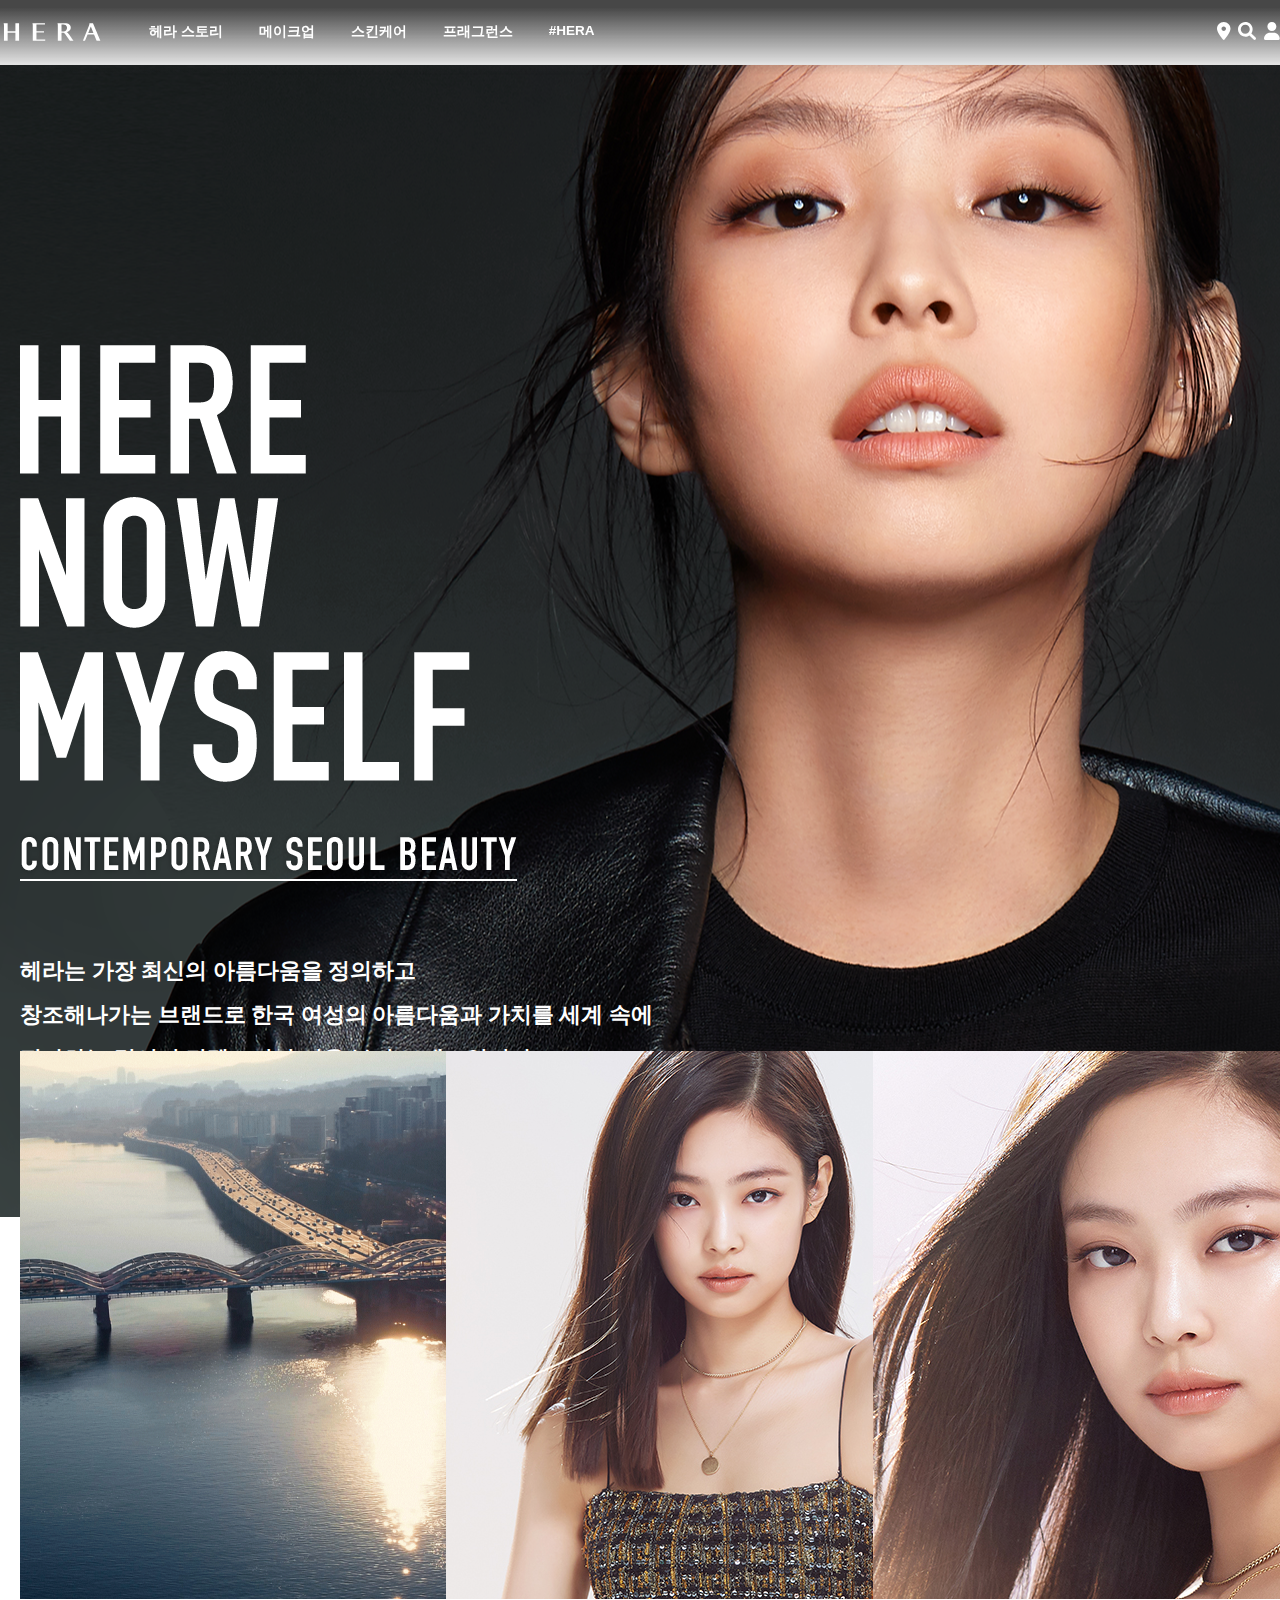
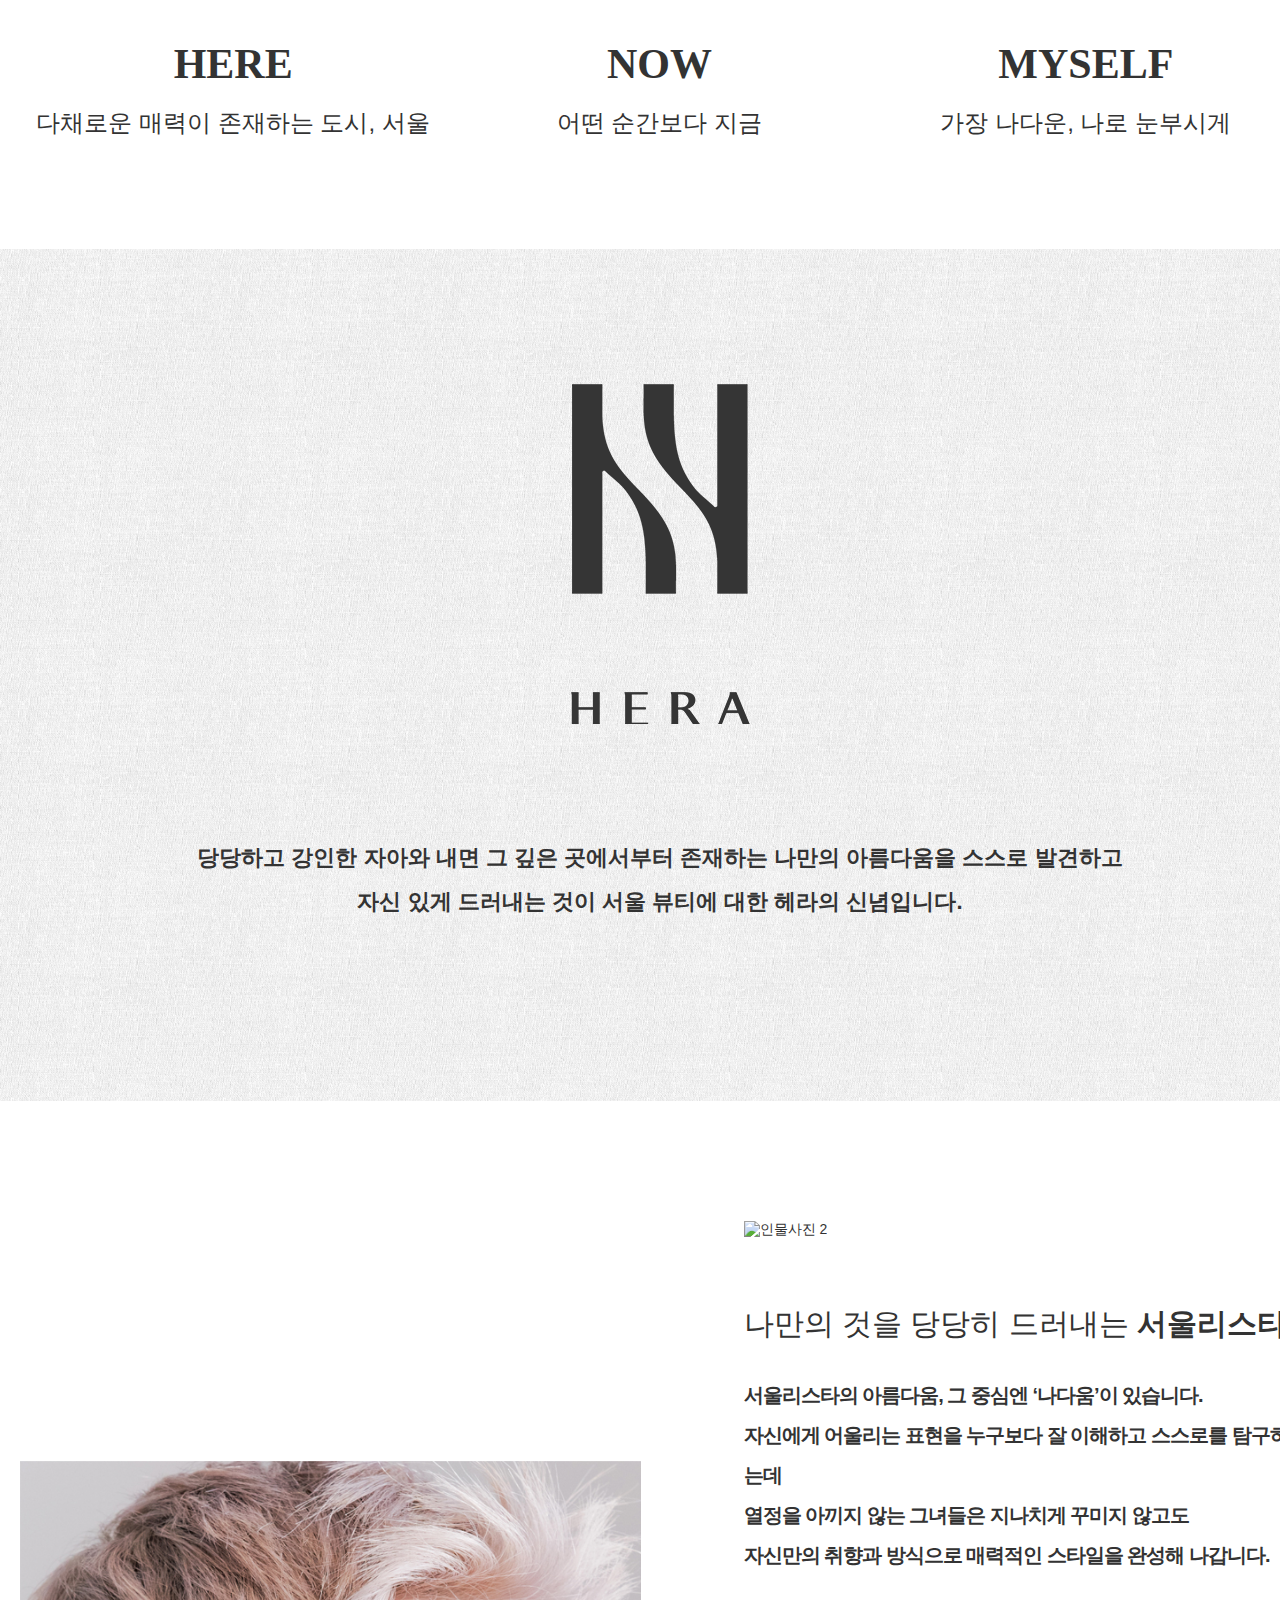
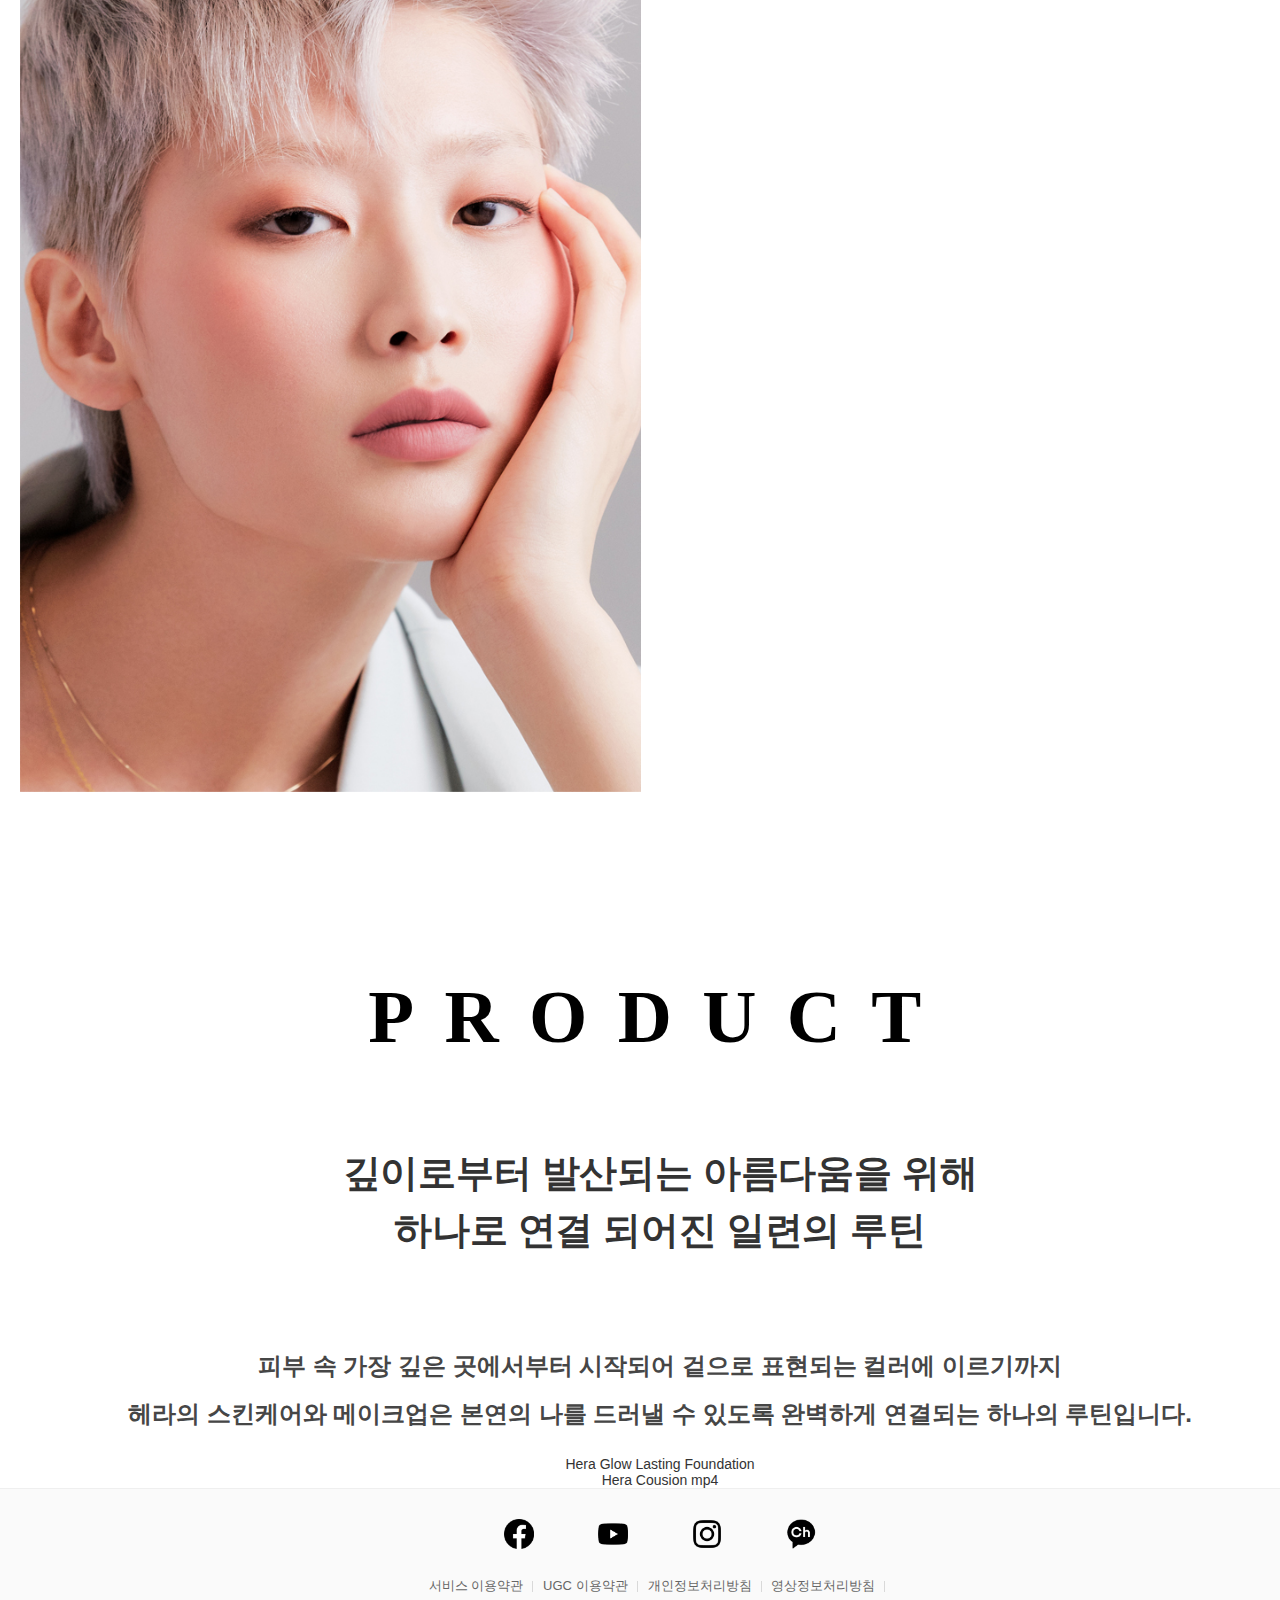
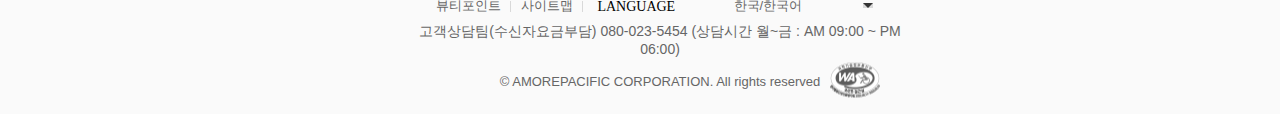
==== page/hera-brandstory.html @ 9af28cd0 "sub-page/css" ====
<!DOCTYPE html>
<html lang="ko">

<head>
  <meta charset="UTF-8" />
  <meta http-equiv="X-UA-Compatible" content="IE=edge" />
  <meta name="viewport" content="width=device-width, initial-scale=1.0 viewport-fit=cover" />
  <meta name="apple-mobile-web-app-title" content="Hera" />
  <title>brandstory | Hera</title>
  <meta name="description" content="Hera brandstory" />
  <link href="../css/style-pc.css" rel="stylesheet" media="screen and (min-width : 1024px)" />
  <link href="../css/style-m.css" rel="stylesheet" media="screen and (max-width : 1023.9px)" />
  <link rel="stylesheet" href="./fa/css/all.min.css" />


  <!-- 웹 폰트 -->
  <link href="//db.onlinewebfonts.com/c/f797b34c6bb4fdc383eaf58b6980ce02?family=entypo-fontello" rel="stylesheet"
    type="text/css" />

  <!-- js -->
  <script src="../js/all.min.js"></script>
  <script src="https://kit.fontawesome.com/882832d0ff.js" crossorigin="anonymous"></script>
  <script src="../js/jquery-3.6.0.min.js"></script>
  <script src="../js/hera.js"></script>
</head>

<body class="sub brand-story">
  <div id="wrapper">
    <a href="#main" id="skip-nav">본문 바로가기</a>

    <header id="header">
      <div class="bg"></div>
      <div class="content-box">
        <h1>
          <a href="../index.html">
            <svg viewBox="0 0 434 80" style="enable-background:new 0 0 434 80;">
              <g>
                <path class="st0"
                  d="M415.31,79.28h16.59L399.15,1.3l-15.96,0.02c0.94,2.68-0.7,7.88-2.46,12.42l-26.31,65.54h9.24l11.61-28.46   h28.46L415.31,79.28z M377.92,44.3l11.58-28.4l11.57,28.4H377.92z">
                </path>
                <path class="st0"
                  d="M147.89,42.51h33.47v-5.59h-33.47V6.89h37.87V1.3L129.9,1.32c0,0,1.68,2.95,1.68,11.1V79.3h55.23v-5.58h-38.93   V42.51z">
                </path>
                <path class="st0"
                  d="M54.34,36.92H19.89V1.32H1.9c0,0,1.68,2.95,1.68,11.1V79.3h16.31V43.18h34.45V79.3h16.31V1.32H54.34V36.92z">
                </path>
                <path class="st0"
                  d="M282.01,40.81c3.46-1.1,7.02-2.74,10.39-5.25c12.05-9,9.04-24.34,1.06-29.42c-5.14-3.27-10.22-4.84-20.3-4.84   h-31.92c0,0,1.68,2.95,1.68,11.1v66.88h16.35V42.84h4.31c0.24,0,0.52,0,0.83,0.01c4.85,0.32,7.5,1.75,11.63,7.09l20.29,29.34h16.61   c0,0-21.68-30.13-23.48-32.46C287.92,44.81,285.47,41.85,282.01,40.81 M263.01,37.33h-3.74V6.75h3.52c5.76,0,14.18,0.07,18.5,6.51   c4.11,6.13,2.74,13.29-0.29,17.38C277.25,35.72,273.05,37.33,263.01,37.33">
                </path>
              </g>
            </svg>
          </a>
        </h1>
        <nav id="nav">
          <ul>
            <li>
              <a href="#">헤라 스토리</a>
              <div class="box">
                <ul>
                  <li><a href="#">브랜드 스토리</a></li>
                  <li><a href="#">헤라 스토리</a></li>
                  <li><a href="#">라이브러리</a></li>
                </ul>
              </div>
            </li>
            <li>
              <a href="#">메이크업</a>
              <div class="box">
                <p><a href="#">메이크업 메인</a></p>
                <ul>
                  <li>
                    <a href="#">페이스</a>
                    <ul class="list">
                      <li><a href="#">제품 전체</a></li>
                      <li><a href="#">파운데이션</a></li>
                      <li><a href="#">쿠션</a></li>
                      <li><a href="#">베이스/프라이머</a></li>
                      <li><a href="#">파우더/팩트</a></li>
                      <li><a href="#">블러셔/하이라이터</a></li>
                      <li><a href="#">컨실러</a></li>
                      <li><a href="#">브러쉬</a></li>
                    </ul>
                  </li>
                  <li>
                    <a href="#">립</a>
                    <ul class="list">
                      <li><a href="#">제품 전체</a></li>
                      <li><a href="#">립스틱</a></li>
                      <li><a href="#">틴트/글로스</a></li>
                    </ul>
                  </li>
                  <li>
                    <a href="#">아이</a>
                    <ul class="list">
                      <li><a href="#">제품 전체</a></li>
                      <li><a href="#">아이섀도</a></li>
                      <li><a href="#">마스카라</a></li>
                      <li><a href="#">아이브로우</a></li>
                      <li><a href="#">아이라이너</a></li>
                    </ul>
                  </li>
                </ul>
              </div>
            </li>
            <li>
              <a href="#">스킨케어</a>
              <div class="box">
                <p><a href="#">스킨케어 메인</a></p>
                <ul>
                  <li>
                    <a href="#">제품 라인</a>
                    <ul class="list">
                      <li><a href="#">제품 전체</a></li>
                      <li><a href="#">셀 사이언스</a></li>
                      <li><a href="#">아쿠아볼릭</a></li>
                      <li><a href="#">멜라솔브 프로그램</a></li>
                      <li><a href="#">에이지 어웨이</a></li>
                      <li><a href="#">시그니아</a></li>
                      <li><a href="#">UV프로텍터</a></li>
                      <li><a href="#">클렌징</a></li>
                      <li><a href="#">옴므</a></li>
                      <li><a href="#">하이드로 듀 플럼핑</a></li>
                    </ul>
                  </li>
                  <li>
                    <a href="#">피부 고민</a>
                    <ul class="list">
                      <li><a href="#">제품 전체</a></li>
                      <li><a href="#">수분/보습</a></li>
                      <li><a href="#">브라이트닝</a></li>
                      <li><a href="#">피부보호/차단</a></li>
                      <li><a href="#">안티에이징</a></li>
                      <li><a href="#">프리미엄 안티에이징</a></li>
                    </ul>
                  </li>
                  <li>
                    <a href="#">제품 유형</a>
                    <ul class="list">
                      <li><a href="#">제품 전체</a></li>
                      <li><a href="#">스킨</a></li>
                      <li><a href="#">로션</a></li>
                      <li><a href="#">에센스/앰플</a></li>
                      <li><a href="#">아이 케어</a></li>
                      <li><a href="#">크림</a></li>
                      <li><a href="#">마스크/스페셜케어</a></li>
                      <li><a href="#">클렌징</a></li>
                      <li><a href="#">UV프로텍션</a></li>
                    </ul>
                  </li>
                </ul>
              </div>
            </li>
            <li>
              <a href="#">프래그런스</a>
              <div class="box">
                <p><a href="#">프래그런스 메인</a></p>
                <ul>
                  <li>
                    <a href="#">제품 라인</a>
                    <ul class="list">
                      <li><a href="#">제품 전체</a></li>
                      <li><a href="#">익셉셔널</a></li>
                      <li><a href="#">시그니처</a></li>
                      <li><a href="#">지일/벨벳 나이트</a></li>
                    </ul>
                  </li>
                  <li>
                    <a href="#">제품 유형</a>
                    <ul class="list">
                      <li><a href="#">제품 전체</a></li>
                      <li><a href="#">향수</a></li>
                      <li><a href="#">바디</a></li>
                    </ul>
                  </li>
                </ul>
              </div>
            </li>
            <li>
              <a href="#">#HERA</a>
            </li>
          </ul>
        </nav>
        <ul id="list">
          <li><a href="#"><i class="fa-solid fa-location-dot"><span>위치</span></i></a></li>
          <li><a href="#"><i class="fa-solid fa-magnifying-glass"><span>검색</span></i></a></li>
          <li><a href="#"><i class="fa-solid fa-user"><span>로그인</span></i></a></li>
        </ul>
      </div>
    </header>

    <main id="main">
      <section id="brand-main">
        <h3 class="ir-hidden">brand stroy: here now myself</h3>
        <div class="content-box">
          <div class="text-box">
            <img src="../img/sub/br-herenowmyself1.png" alt="Here" />
            <img src="../img/sub/br-herenowmyself2.png" alt="Now" />
            <img src="../img/sub/br-herenowmyself3.png" alt="Myself" />
            <img src="../img/sub/br-contemporary.png" alt="contemporary" />
            <p>
              헤라는 가장 최신의 아름다움을 정의하고
              <br />
              창조해나가는 브랜드로 한국 여성의 아름다움과 가치를 세계 속에
              <br />
              전파하는 럭셔리 컨템포러리 서울 뷰티 브랜드입니다
            </p>
          </div>
        </div>
      </section>

      <section id="brand-keywords">
        <h3 class="ir-hidden">brand keywords: Here, Now, Myself</h3>
        <div class="content-box">
          <div class="box">
            <img src="../img/sub/bk1.png" alt="다채로운 매력이 존재하는 도시, 서울" />
            <p>Here</p>
            <span>다채로운 매력이 존재하는 도시, 서울</span>
          </div>
          <div class="box">
            <img src="../img/sub/bk2.jpg" alt="어떤 순간보다 지금" />
            <p>Now</p>
            <span>어떤 순간보다 지금</span>
          </div>
          <div class="box">
            <img src="../img/sub/bk3.jpg" alt="가장 나다운, 나로 눈부시게" />
            <p>Myself</p>
            <span>가장 나다운, 나로 눈부시게</span>
          </div>
        </div>
      </section>

      <section id="brand-intro">
        <div class="content-box">
          <h3>
            <img src="../img/sub/bi1.png" alt="로고 1" />
            <br />
            <img src="../img/sub/bi2.png" alt="로고 2" />
          </h3>
          <p>
            당당하고 강인한 자아와 내면 그 깊은 곳에서부터 존재하는 나만의 아름다움을 스스로 발견하고
            <br />
            자신 있게 드러내는 것이 서울 뷰티에 대한 헤라의 신념입니다.
          </p>
        </div>
      </section>

      <section id="brand-magazine">
        <h3 class="ir-hidden">brand-magazine</h3>
        <div class="content-box">
          <div class="box left">
            <img src="../img/sub/bm1.jpg" alt="인물사진 1" />

          </div>
          <div class="box right">
            <img src="../img/sub/bm2.jpg" alt="인물사진 2" />
            <div class="text">
              <p>나만의 것을 당당히 드러내는
                <em>서울리스타</em>
              </p>
              <p class="sub">
                서울리스타의 아름다움, 그 중심엔 ‘나다움’이 있습니다.
                <br />
                자신에게 어울리는 표현을 누구보다 잘 이해하고 스스로를 탐구하는데
                <br />
                열정을 아끼지 않는 그녀들은 지나치게 꾸미지 않고도
                <br />
                자신만의 취향과 방식으로 매력적인 스타일을 완성해 나갑니다.
              </p>
            </div>
          </div>
        </div>
      </section>

      <section id="brand-product">
        <div class="content-box">
          <h3>PRODUCT</h3>
          <p class="text1">
            깊이로부터 발산되는 아름다움을 위해
            <br />
            하나로 연결 되어진 일련의 루틴
          </p>
          <p class="text2">
            피부 속 가장 깊은 곳에서부터 시작되어 겉으로 표현되는 컬러에 이르기까지
            <br />
            헤라의 스킨케어와 메이크업은 본연의 나를 드러낼 수 있도록 완벽하게 연결되는 하나의 루틴입니다.
          </p>
          <div class="image-box">
            <div class="img1">Hera Glow Lasting Foundation</div>
            <div class="img2">Hera Cousion mp4</div>
            <div class="img3"></div>
            <div class="img4"></div>
          </div>
        </div>
      </section>
    </main>

    <footer id="footer">
      <section class="sns">
        <h3 class="ir-hidden">footer list</h3>
        <div class="content-box">
          <ul class="sns-list">
            <li><a href="#"><img src="../img/sns_facebook_renew.png" alt="페이스북" /></a></li>
            <li><a href="#"><img src="../img/sns_youtube_renew.png" alt="유투브" /></a></li>
            <li><a href="#"><img src="../img/sns_instagram_renew.png" alt="인스타그램" /></a></li>
            <li><a href="#"><img src="../img/sns_kakao_renew.png" alt="카카오채녈" /></a></li>
          </ul>
        </div>
        <ul class="service-list">
          <li><a href="#">서비스 이용약관</a></li>
          <li><a href="#">UGC 이용약관</a></li>
          <li><a href="#">개인정보처리방침</a></li>
          <li><a href="#">영상정보처리방침</a></li>
          <li><a href="#">뷰티포인트</a></li>
          <li><a href="#">사이트맵</a></li>
          <li>
            <a href="#">한국/한국어</a>
            <ul class="lan-list">
              <li class="on"><a href="#">한국/한국어</a></li>
              <li><a href="#">INTERNATIONAL/ENGLISH</a></li>
              <li><a href="#">중국어</a></li>
              <li><a href="#">SINGAPORE/ENGLISH</a></li>
            </ul>
          </li>
        </ul>
        <div class="service">
          <p>고객상담팀(수신자요금부담) 080-023-5454 (상담시간 월~금 : AM 09:00 ~ PM 06:00)</p>
        </div>
        <p class="copyright">© AMOREPACIFIC CORPORATION. All rights reserved<a href="#"><img
              src="../img/footer-logo.png" alt="로고" /></a>
        </p>
      </section>
    </footer>
  </div>

</body>

</html>
---- css/style-pc.css ----
@charset "utf-8";
/* pc */
/* reset */
html {-webkit-text-size-adjust: none; text-size-adjust: none;}
body {background-color: yellow; margin: 0; }
h1, ul, li, p, dl, dt, dd {margin: 0; padding:0;}
img{ margin:0; padding: 0;}
h1, h2, h3, h4, h5, h6 {font-weight: 700; margin: 0;}
a {color: inherit; text-decoration: inherit;}
li {list-style: none;}
address, em, i, cite {font-style: normal;}
table {border-collapse: collapse;}
table caption {overflow: hidden; width: 0; height: 0;}
i[class^="fa"] {position: relative; display: inline-block; vertical-align: middle;}
i[class^="fa"] span {position: absolute; left: -9999px;}
.ir-hidden {position: absolute; left: -9999px;}
.tablet,
.mobile-tablet,
.mobile {display: none !important;}
br.only-m {content: '';}
br.only-m::after {content: '\00a0';}

/* common */
body {font-family: 'NotoSansKR', sans-serif; font-size: 14px; color: #000000; background-color: #ffffff;}
#wrapper {min-width: 1320px; max-width: 1920px; overflow: hidden; position: relative; margin: 0 auto;}
#skip-nav {position: fixed; left: 0; top: -40px; width: 100%; line-height: 40px; text-align: center; background-color: rgba(0,0,0,0.8); color : #ffffff; font-size: 16px; transition: top 0.3s; z-index: 100000;} 
#skip-nav:focus {top: 0;}

/* header */
#header {width: 100%; height: 150px; position: fixed; left: 0; top: 0; background:linear-gradient(#333 5%, rgba(51,51,51,0) 50%); border-bottom:0;opacity: 0.9; z-index: 100000; } 
#header.open {background: #333; opacity: 1; height: 64.5px;}
#header > div.content-box {width: 1280px; height: 100%; margin: 0 auto;  position: relative; box-sizing: border-box;}
#header > div.content-box::after {display: block; clear: both; content: '';}
#header > div.content-box > * {float: left;}
#header > div.content-box > h1 {display: inline-block; height: 100%; line-height: 64.5px; }
#header > div.content-box > h1 > a {width: 100%; display: block;}
#header > div.content-box > h1 > a > svg{width: 104px; height: 18px; filter: invert(100%) sepia(71%) saturate(0%) hue-rotate(123deg) brightness(116%) contrast(100%);}

#nav { z-index: 100000; height: 100%;}
#nav > ul {overflow: hidden; margin-left: 36px;}
#nav > ul > li {float: left;}
#nav > ul > li + li {margin-left: 18px;}
#nav > ul > li > a {display: block; font-size: 13.5px; text-align: center; padding: 23px 9px 19px 9px; z-index: 30; height: 100%; font-weight: 700; width: 100%; color: #fff; box-sizing: border-box;}
#nav > ul > li > div.box {display: none; box-sizing: border-box;  width: 100%; padding: 40px 86px 50px; min-height: 300px; background:#fafafa; position: absolute; left: 0; top: 100%;}
#nav > ul > li.on > div.box {display: block;}
#nav > ul > li > div.box::after,
#nav > ul > li > div.box::before {content:''; content:""; position:absolute; top:0px; left:100%; width:calc( 100vw - 100% ); height:100%; background:#fafafa; }
#nav > ul > li > div.box::after {left:auto; right:100%;}
#nav > ul > li > div.box > p {margin-bottom: 27px;}
#nav > ul > li > div.box > p > a {font-size: 15px; line-height: 2; display: block; position: relative; display: inline-block; font-weight: 700; color: #000;  }
#nav > ul > li > div.box > p > a::before {content: ''; position: absolute;left: 0;bottom: 0; width: 100%;height: 1px; background-color: transparent;-webkit-transition: all .4s cubic-bezier(0.39, 0.575, 0.565, 1);-moz-transition: all .4s cubic-bezier(0.39, 0.575, 0.565, 1);-ms-transition: all .4s cubic-bezier(0.39, 0.575, 0.565, 1);-o-transition: all .4s cubic-bezier(0.39, 0.575, 0.565, 1);transition: all .4s cubic-bezier(0.39, 0.575, 0.565, 1)}
#nav > ul > li > div.box > p:hover > a::before {width: 100%; background-color: #666;}
#nav > ul > li > div.box > p > a::after {content: "\f054";font-style: normal;font-weight: normal; font-family: "Font Awesome 5 Free";margin-left: 8px;color: #000;font-weight: bold;font-size: 1rem}
#nav > ul > li > div.box > ul { width: 76.35379%; margin-top: -6px;
}
#nav > ul > li > div.box > ul::after {content:''; display: block; clear: both;}
#nav > ul > li > div.box > ul > li {float: left; width: 33.33%;}
#nav > ul > li > div.box > ul > li > a {display: block; max-width: calc((850px/3) - 95px - 20px); padding-bottom: 8px; color: #333; font-weight: 700; font-size: 15px; position: relative;}
#nav > ul > li > div.box > ul > li > a::before {content:''; width: 100%; height: 1px; position: absolute; left: 0; bottom: -1px; background-color: #f4f4f4; }
#nav > ul > li > div.box > ul > li > a::after {content:''; width: 0%; height: 1px; position: absolute; left: 0; bottom: -1px; background: transparent; -webkit-transform: translateZ(0%);transform: translateZ(0%);-webkit-transition: all .4s cubic-bezier(0.39, 0.575, 0.565, 1);}
#nav > ul > li > div.box > ul > li:hover > a::after {width: 100%; background-color: #666;} 
#nav > ul > li > div.box > ul > li > ul.list {}
#nav > ul > li > div.box > ul > li > ul.list > li {}
#nav > ul > li > div.box > ul > li > ul.list > li:first-child {margin-top: 8px;}
#nav > ul > li > div.box > ul > li > ul.list > li > a {line-height: 2; color: #666; transition: all 0.5s; font-size: 13px;}
#nav > ul > li > div.box > ul > li > ul.list > li:hover > a {color: #000;}

#list {overflow: hidden; position: absolute; right: 0; top: 0; height: 100%;}
#list > li {float: left; height: 100%; position: relative;}
#list > li + li {margin-left: 8px;}
#list > li > a {display: block; height: 100%; line-height: 64.5px; font-size: 18px; color: #fff;}

/* footer */
#footer {padding: 30px 0 25px; border-top: 1px solid #efefef; background-color: #fafafa;}
#footer > .sns {padding: 0 397.5px; text-align: center;}
#footer > .sns > div.content-box {}
#footer > .sns > div.content-box > ul.sns-list {}
#footer > .sns > div.content-box > ul.sns-list > li {margin: 0 30px; display: inline-block;}
#footer > .sns > div.content-box > ul.sns-list > li > a {display: block; width: 30px; height: 30px;}
#footer > .sns > div.content-box > ul.sns-list > li > a > img {width: 100%;}
#footer > .sns > ul.service-list {margin-top: 25px;}
#footer > .sns > ul.service-list > li {display: inline-block; margin-right: 6px; padding-right: 10px; position: relative;}
#footer > .sns > ul.service-list > li::after {content: ''; position: absolute; top: 0; right: 0; width: 1px; height: 11px; margin: auto; bottom: 0; background-color: #d9d9d9;}
#footer > .sns > ul.service-list > li > a {color: #666; font-size: 13px;}
#footer > .sns > ul.service-list > li:last-child {width: 286px; line-height: 1.5; position: relative; padding: 0 30px 0 95px; box-sizing: border-box; }
#footer > .sns > ul.service-list > li:last-child::before {    display: inline-block;
content: 'LANGUAGE'; position: absolute; top: 50%; left: 5px; font-family: "NotoSansKR"; transform: translateY(-50%);}
#footer > .sns > ul.service-list > li:last-child::after {content:'';     right: 5px; display: block;content: ''; position: absolute; top: 50%;  margin-top: -3px; width: 0; height: 0; border-left: 5px solid transparent;  border-right: 5px solid transparent;  border-top: 5px solid #333;} 
#footer > .sns > ul.service-list > li > ul.lan-list {position: absolute; left: 0; top: auto; bottom: 0; margin-bottom: 30px; background-color: blue; width: 100%; border: 1px solid #333; box-shadow: 0 2px 2px rgb(0 0 0 / 15%); display: none;}
#footer > .sns > ul.service-list > li > ul.lan-list > li + li {border-top: 1px solid #333;}
#footer > .sns > ul.service-list > li > ul.lan-list > li > a {padding: 0 20px; font-size: 15px; display: block; width: 100%;line-height: 3; box-sizing: border-box; background-color: #fff;}
#footer > .sns > ul.service-list > li > ul.lan-list > li.on > a {background-color: #333; color: #fff;}
#footer > .sns > ul.service-list > li:last-child > a {}
#footer > .sns > div.service {margin: 7px; font-size: 14px; color: #666;}
#footer > .sns > p.copyright {font-size: 13px; font-weight: 500; color: #666; position: relative;  display: inline-block; margin-top: 10px;}
#footer > .sns > p.copyright > a {max-width: 50px; margin-left: 20px; position: absolute; right: -60px; top: 50%; transform: translateY(-50%);}
#footer > .sns > p.copyright > a > img {width: 100%;}

/* common */
section {}
section:not(:first-child) > div.content-box {max-width: 1044px; margin: 0 auto;}
section > div.content-box > h3 {font-size: 32px; font-weight: 700; color: #000; text-align: center; margin-bottom: 20px;}
section > div.content-box > p {padding: 20px 0 18px; text-align: center; color: #666;}
section > div.content-box > p > a {font-size: 18px;}
section > div.content-box > div.image {width: 100%;}
section > div.content-box > div.image > img {width: 1044px;}


/* main */
#main {width: 100%;}
#main-visual {max-width: 1920px; }
#main-visual > div.content-box {}
#main-visual > div.content-box > div.image-box {position: relative;}
#main-visual > div.content-box > div.image-box > div.box {position: relative;}
#main-visual > div.content-box > div.image-box > div.box > p.dummy {opacity: 0;}
#main-visual > div.content-box > div.image-box > div.box > p.dummy > img {width: 100%;}
#main-visual > div.content-box ul.image-slide {position: absolute; left: 0; top: 0; width: 100%; height: 100%;}
#main-visual > div.content-box ul.image-slide > li {position: absolute; left: 0; top: 0; width: 100%; height: 100%; display: none;}

/* main-visual: animation */
#main-visual > div.content-box ul.image-slide > li.on {display: block;}
#main-visual > div.content-box ul.image-slide > li.show {animation: show-slide 1s ease 0s 1 normal forwards; display: block;}
#main-visual > div.content-box ul.image-slide > li.hide {animation: hide-slide 1s ease 0s 1 normal forwards; display: block;}

#main-visual > div.content-box ul.image-slide > li:nth-child(1) {display: block;}
#main-visual > div.content-box ul.image-slide > li > img {width: 100%;}
#main-visual > div.content-box ul.image-slide > li > div.text {min-width: 1280px; position: absolute; left: 50%; top: 50%; transform: translate(-50%, -50%); }
#main-visual > div.content-box ul.image-slide > li:nth-child(5) > div.text {}
#main-visual > div.content-box ul.image-slide > li > div.text > div.box {width: 680px;}
#main-visual > div.content-box ul.image-slide > li:nth-child(5) > div.text > div.box {float: right;}
#main-visual > div.content-box ul.image-slide > li > div.text > div.box > p.first {font-size: 32px; font-weight: 700; position: relative; top: -30px;}
#main-visual > div.content-box ul.image-slide > li > div.text > div.box > p.second {position: relative; bottom: -30px; opacity: 0;}
#main-visual > div.content-box ul.image-slide > li > div.text > div.box {display: none;}
#main-visual > div.content-box ul.image-slide > li > div.text > div.box.on {display: block;}
#main-visual > div.content-box ul.image-slide > li > div.text > div.box.on > p.first {top: 0; animation: text-slide1 1s ease 0s 1 normal forwards;}
#main-visual > div.content-box ul.image-slide > li > div.text > div.box.on > p.second {bottom: 0; animation: text-slide2 1s ease 0s 1 normal forwards;}

#main-visual > div.content-box ul.image-slide > li > div.text > div.box > p.second > span {display: block; margin-top: 11px; font-size: 16px; font-weight: 500;}
#main-visual > div.content-box ul.image-slide > li > div.text > div.box > p.second > a {display: inline-block; padding: 9px 16px 13px; height: 36px; box-sizing: border-box; background-color: #000; color: #fff; font-size: 13px; margin-top: 13px; transition: all 0.5s; border: 1px solid #000;}
#main-visual > div.content-box ul.image-slide > li > div.text > div.box > p.second > a:hover { border: 1px solid #000; color: #000; background-color: #fff;}

/* Animation: image-slide */
@keyframes show-slide {
    0% {opacity: 0;}
    100% {opacity: 1;}
  }

@keyframes hide-slide {
  0% {opacity: 1;}
  100% {opacity: 0;}
}

@keyframes text-slide1 {
  0% {opacity: 0; top: -30px;}
  100% {opacity: 1; top: 0;}
}
@keyframes text-slide2 {
  0% {opacity: 0; bottom: -30px;}
  100% {opacity: 1; bottom: 0;}
}
 
/* main-visual: indicator */
#main-visual div.small-box {position: absolute; left: 50%; transform: translateX(-50%); bottom: 37px; overflow: hidden;  width: 150px; }
#main-visual div.small-box > * {float: left;}
#main-visual div.small-box > div > a {display: block;width: 18px; height: 18px; position: relative; top: -2px;}
#main-visual div.small-box > div > a > svg {position: absolute; left: 0; top: 50%; transform: translateY(-50%); display: block;}

#main-visual div.small-box  a.play > svg {display: none;}
#main-visual div.small-box  a.play > svg:first-child {display: block;}
#main-visual div.small-box  a.play.on > svg:first-child {display: none;}
#main-visual div.small-box  a.play.on > svg + svg {display: block;}


#main-visual ul.indicator {text-align: center; overflow: hidden; margin-left: 8px; height: 18px;}
#main-visual ul.indicator > li {float: left; vertical-align: middle; position: relative; top: 2px; transition: 0.5s;}

#main-visual ul.indicator > li + li {margin-left: 8px;}
#main-visual ul.indicator > li > a {display: block; width: 12px; height: 12px; border-radius: 50px; background-color: #000; text-indent: -999px; overflow: hidden;}
#main-visual ul.indicator > li.on > a {width: 32px; transition: all 0.5s;}

/* main-visual: controller */
#main-visual p.control {z-index: 10000;} 
#main-visual p.control > a { position: absolute; top: 50%; transform: translate(0, -50%); width: 15px; height: 62px; display: block;  text-indent: -999px; overflow: hidden; padding: 10px;;}
#main-visual p.control > a.prev::before,
#main-visual p.control > a.next::after
 {content:''; position: absolute; width: 36px; height:36px; top: 22px;
display: block;  border-top: 2px solid #000; border-left: 2px solid #000; }
#main-visual p.control > a.prev::before {transform: rotate(-45deg) ; left: 16px; }    
#main-visual p.control > a.next::after {transform: rotate(135deg); left: -16px; }    
#main-visual p.control > a.prev {left: 43px;}
#main-visual p.control > a.next {right: 43px; left: auto;}


/* section: hera-foundation */
#hera-foundation {padding: 78px 0 30px;}
#hera-foundation > div.content-box {max-width:none;}
#hera-foundation > div.content-box > div.image {background-color: #c9c9c9; text-align: center; }
#hera-foundation > div.content-box > div.image > img {}

/* section: hera-tint */
#hera-tint {padding: 35px 0 0;}

/* section: hera-product */
#hera-product {margin: 90px auto 0;}
#hera-product > div.content-box {overflow: hidden;}
#hera-product > div.content-box > div.box {float: left; width: 50%; box-sizing: border-box;}
#hera-product > div.content-box > div.box:first-child {padding-right: 30px; border-right: 1px solid #eee;}
#hera-product > div.content-box > div.box:last-child {padding-left: 30px;}
#hera-product > div.content-box > div.box > h3 {font-size: 32px; margin-bottom: 30px; font-weight: 700;}
#hera-product > div.content-box > div.box > ul.list {overflow: hidden;}
#hera-product > div.content-box > div.box > ul.list > li {float: left; width: calc(50% - 30px); margin-right: 30px;}
#hera-product > div.content-box > div.box > ul.list > li > a {}
#hera-product > div.content-box > div.box > ul.list > li > a > div.image {}
#hera-product > div.content-box > div.box > ul.list > li > a > div.image > img {width: 178px;}
#hera-product > div.content-box > div.box > ul.list > li > a > div.text {}
#hera-product > div.content-box > div.box > ul.list > li > a > div.text > p {font-size: 16px; margin-top: 45px; font-weight: 700;}
#hera-product > div.content-box > div.box > ul.list > li > a > div.text > span {font-size: 16px; color: #666; margin: 14px 0 16px; display: block;}

/* section: hera-sns */
#hera-sns {padding: 65px 0 124px;}
#hera-sns > div.content-box > p.content {margin-bottom: 12px; font-size: 14px; font-weight: 700; color: #4d5866; padding:0;}
#hera-sns > div.content-box > p.icon {padding: 0 0 10px 0;}
#hera-sns div.banner-slide {position: relative;}
#hera-sns div.banner-slide > div.box {overflow: hidden;}
#hera-sns div.banner-slide > div.box > ul {overflow: hidden; position: relative;}
#hera-sns div.banner-slide > div.box > ul > li {float: left; width: 250px; height: auto; margin: 0 7px; position: relative;}
#hera-sns div.banner-slide > div.box > ul > li:first-child {margin: 0 7px 0 0;}
#hera-sns div.banner-slide > div.box > ul > li > a {}

/* section: hera-sns / image hover효과 */
#hera-sns div.banner-slide > div.box > ul > li > a > div.image {}
#hera-sns div.banner-slide > div.box > ul > li > a > div.image > img {width: 100%; height: auto; transition: all 0.3s;}
#hera-sns div.banner-slide > div.box > ul > li:hover > a > div.image > img {transform: translateY(-10%); transform-origin: center center;}

/* section: hera-sns / text hover효과 */
#hera-sns div.banner-slide > div.box > ul > li > a > div.text {position: absolute; left: 0; bottom: -100%; width: 100%; background-color: #fff; padding: 10px 15px; text-align: center; box-sizing: border-box; border: 1px solid #eee; transition: all 0.3s;}
#hera-sns div.banner-slide > div.box > ul > li:hover > a > div.text {transition: all 0.3s; bottom: 0;}
#hera-sns div.banner-slide > div.box > ul > li:hover > a > div.text {bottom: 0; transition: 0.3s;}
#hera-sns div.banner-slide > div.box > ul > li > a > div.text > span {display: block;}
#hera-sns div.banner-slide > div.box > ul > li > a > div.text > span:first-child {font-size: 15px; font-weight: 700; color: #000;margin-bottom: 5px; }
#hera-sns div.banner-slide > div.box > ul > li > a > div.text > span:last-child {white-space: nowrap; overflow: hidden; text-overflow: ellipsis;}

#hera-sns div.banner-slide > p.control {}
#hera-sns div.banner-slide > p.control > a {position: absolute; left: 0; top: 0; width: 57px; height: 100%; background: rgba(255, 255, 255, 0.5); transition: all 0.3s;}
#hera-sns div.banner-slide > p.control > a > img {top: 50%; position: absolute; left: 50%; transform: translate(-50%, -50%);}
#hera-sns div.banner-slide > p.control > a.next {right:0; left: auto;}
#hera-sns div.banner-slide > p.control > a:hover {background: rgba(255, 255, 255, 0.8);}


/* sub-page: brandstory */
body.sub #main {padding-top: 65px;}
body.sub #main > section {}






/* sub-page */
#brand-main {background: url(../img/sub/br-img01.png) center center no-repeat;     position: relative; height: 90vw; max-height: 1605px;}
#brand-main > div.content-box {height: 1205px; max-width: 1280px; width: calc(100% - 20px); margin: 0 auto; padding: 0 10px;}
#brand-main > div.content-box > div.text-box {}
#brand-main > div.content-box > div.text-box > img {display: block; padding-bottom: 23px;}
#brand-main > div.content-box > div.text-box > img:nth-child(1) {padding-top: 280px;}
#brand-main > div.content-box > div.text-box > img:nth-child(3) {padding-bottom: 50px;}
#brand-main > div.content-box > div.text-box > p {margin: 45px 0 24px; font-size: 22px;  line-height: 2; font-weight: 700; color: #fff; font-family: 'Montserrat';}

/* sub-page: #brand-keywords */
#brand-keywords > div.content-box {width: calc(100% - 40px); max-width: 1856px; margin: -13vw auto 110px; position: relative; overflow: hidden; }
#brand-keywords > div.content-box > div.box {float: left; width: calc((100% - 1px) / 3); text-align: center; color: #333;}
#brand-keywords > div.content-box > div.box > p {font-family: 'Montserrat'; margin: 38.4px 0 19.2px; font-weight: 700; font-size: 42px; text-transform: uppercase;}
#brand-keywords > div.content-box > div.box > span {display: block; font-size: 24px;}

/* sub-page: #brand-keywords */
#brand-intro {background: url(../img/sub/bi-bg.gif);}
#brand-intro > div.content-box {padding: 135px 0; }
#brand-intro > div.content-box > h3 {}
#brand-intro > div.content-box > h3 > img {max-width: 100%;}
#brand-intro > div.content-box > h3 > img:last-child {margin: 90px 0 60px;}
#brand-intro > div.content-box > p {font-size: 22px; margin: 24px 0; line-height: 2; color: #333; font-weight: 700;}

/* sub-page: #brand-magazine */
#brand-magazine {}
#brand-magazine > div.content-box { width: 100%; max-width: 1490px; margin: 120px auto 0; overflow: hidden;}
#brand-magazine > div.content-box > div.box {}
#brand-magazine > div.content-box > div.box > img {width: 100%;height: auto; }
#brand-magazine > div.content-box > div.box.left {float: left; width: 47.047%; max-width: 701px; padding-top: 240px; padding-left: 20px;}
#brand-magazine > div.content-box > div.box.right {float: right; width: 42.1477%;
max-width: 628px; padding-right: 20px; color: #333;}
#brand-magazine > div.content-box > div.box.right > div > p {font-size: 30px; margin: 65px 0 30px; font-weight: 400;}
#brand-magazine > div.content-box > div.box.right > div > p > em {font-weight: 600;}
#brand-magazine > div.content-box > div.box.right > div > p.sub {font-size: 20px; line-height: 2; margin: 23px 0; font-weight: 600; letter-spacing: -1px;}

/* sub-page: #brand-product */
#brand-product {}
#brand-product > div.content-box {width: 100%; max-width: 1920px; padding-top: 1vw;
text-align: center; margin: 0 auto; color: #333;}
#brand-product > div.content-box > h3 {font-family: 'Montserrat'; font-size: 75px; margin-top: 13vw; letter-spacing: 1.9rem; font-style: medium;}
#brand-product > div.content-box > p {}
#brand-product > div.content-box > p.text1 {font-size: 38px; margin: 65px 0 45px; font-weight: bold; line-height: 1.5; font-weight: 600; color: #333; letter-spacing: -0.25px;}
#brand-product > div.content-box > p.text2 {font-size: 24px; color: #464646; font-weight: 700; line-height: 2;}
#brand-product > div.content-box > div.image-box {}
#brand-product > div.content-box > div.image-box > div {}

/* media query */
@media screen and (max-width: 1500px) {
    #main-visual > div.content-box ul.image-slide > li > div.text {padding: 0 100px;   box-sizing: border-box;}
    #main-visual > div.content-box ul.image-slide > li > div.text > div.box {width: 600px;} 
}

@media screen and (max-width: 1300px) {
    /* #main-visual > div.content-box ul.image-slide > li > div.text {width: 100%; padding: 0 100px; box-sizing: border-box;}
    #main-visual > div.content-box ul.image-slide > li > div.text > div.box {width: 500px;}  */
}
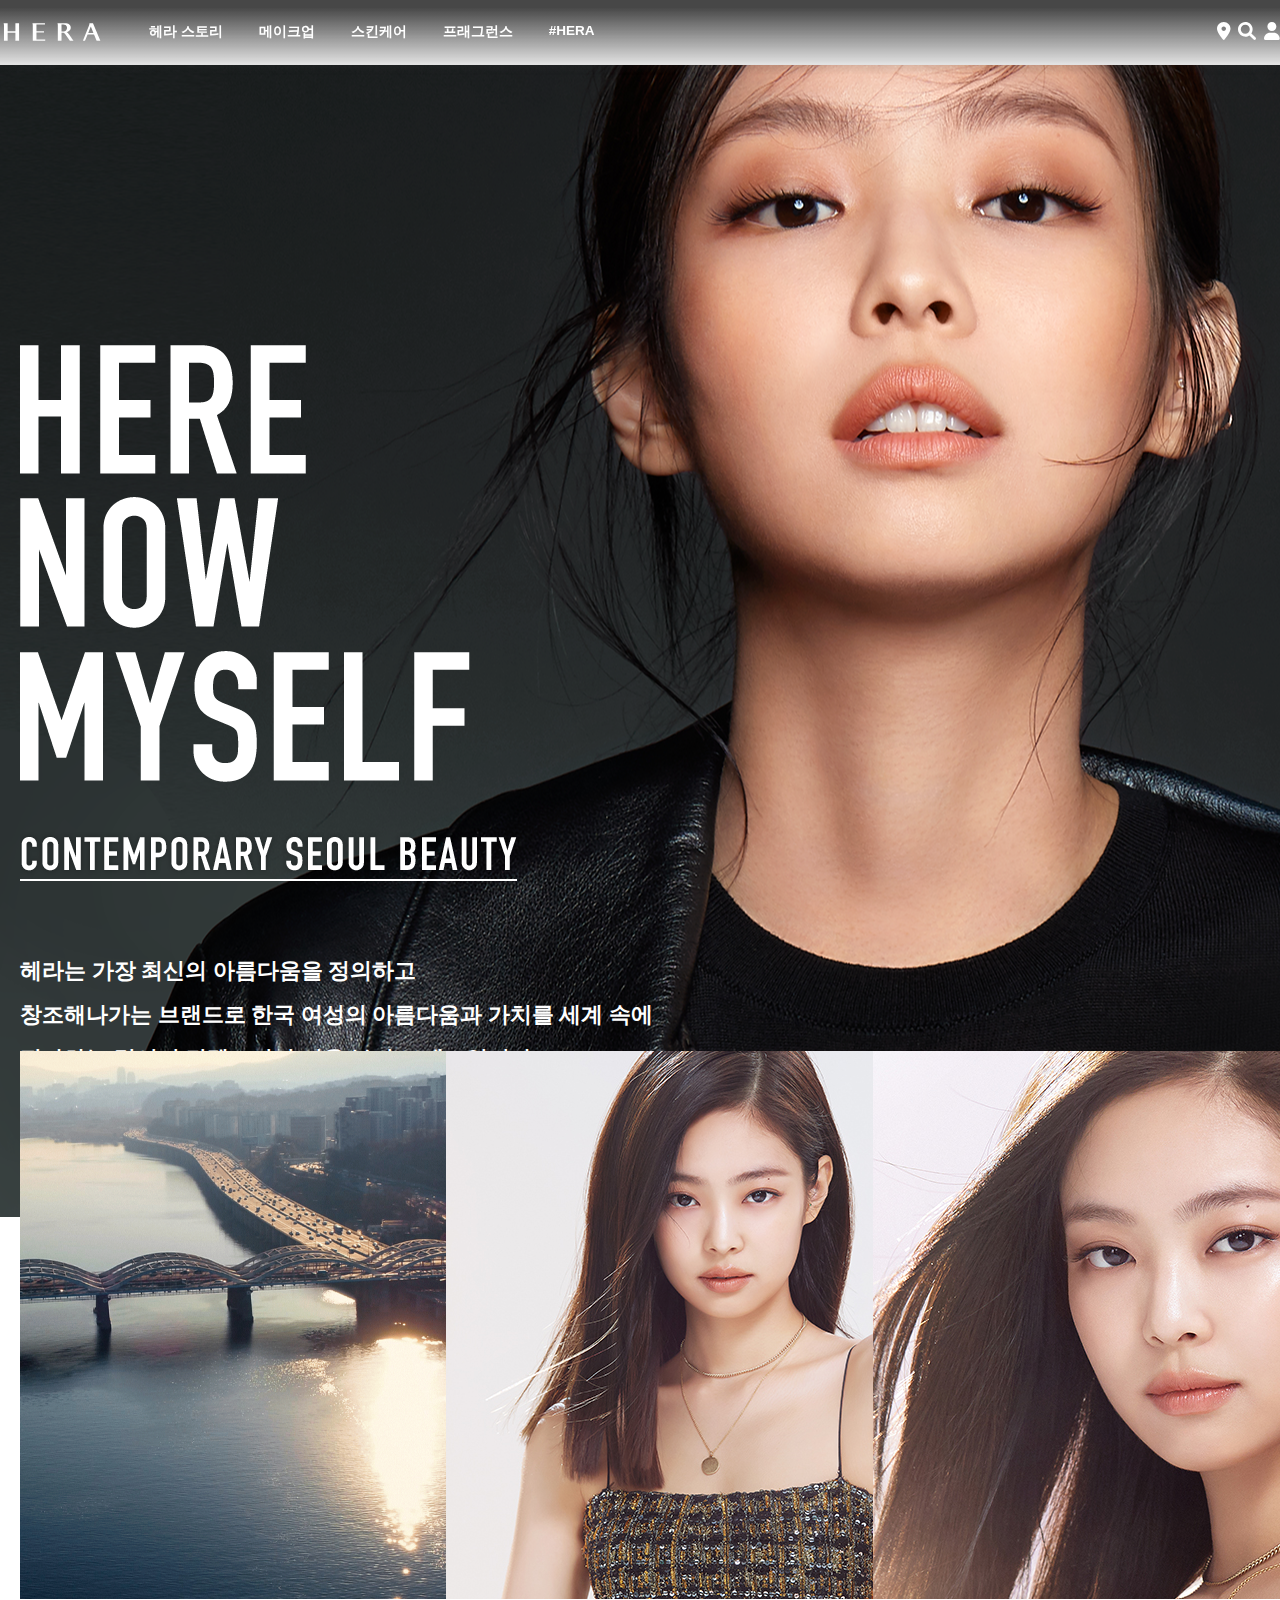
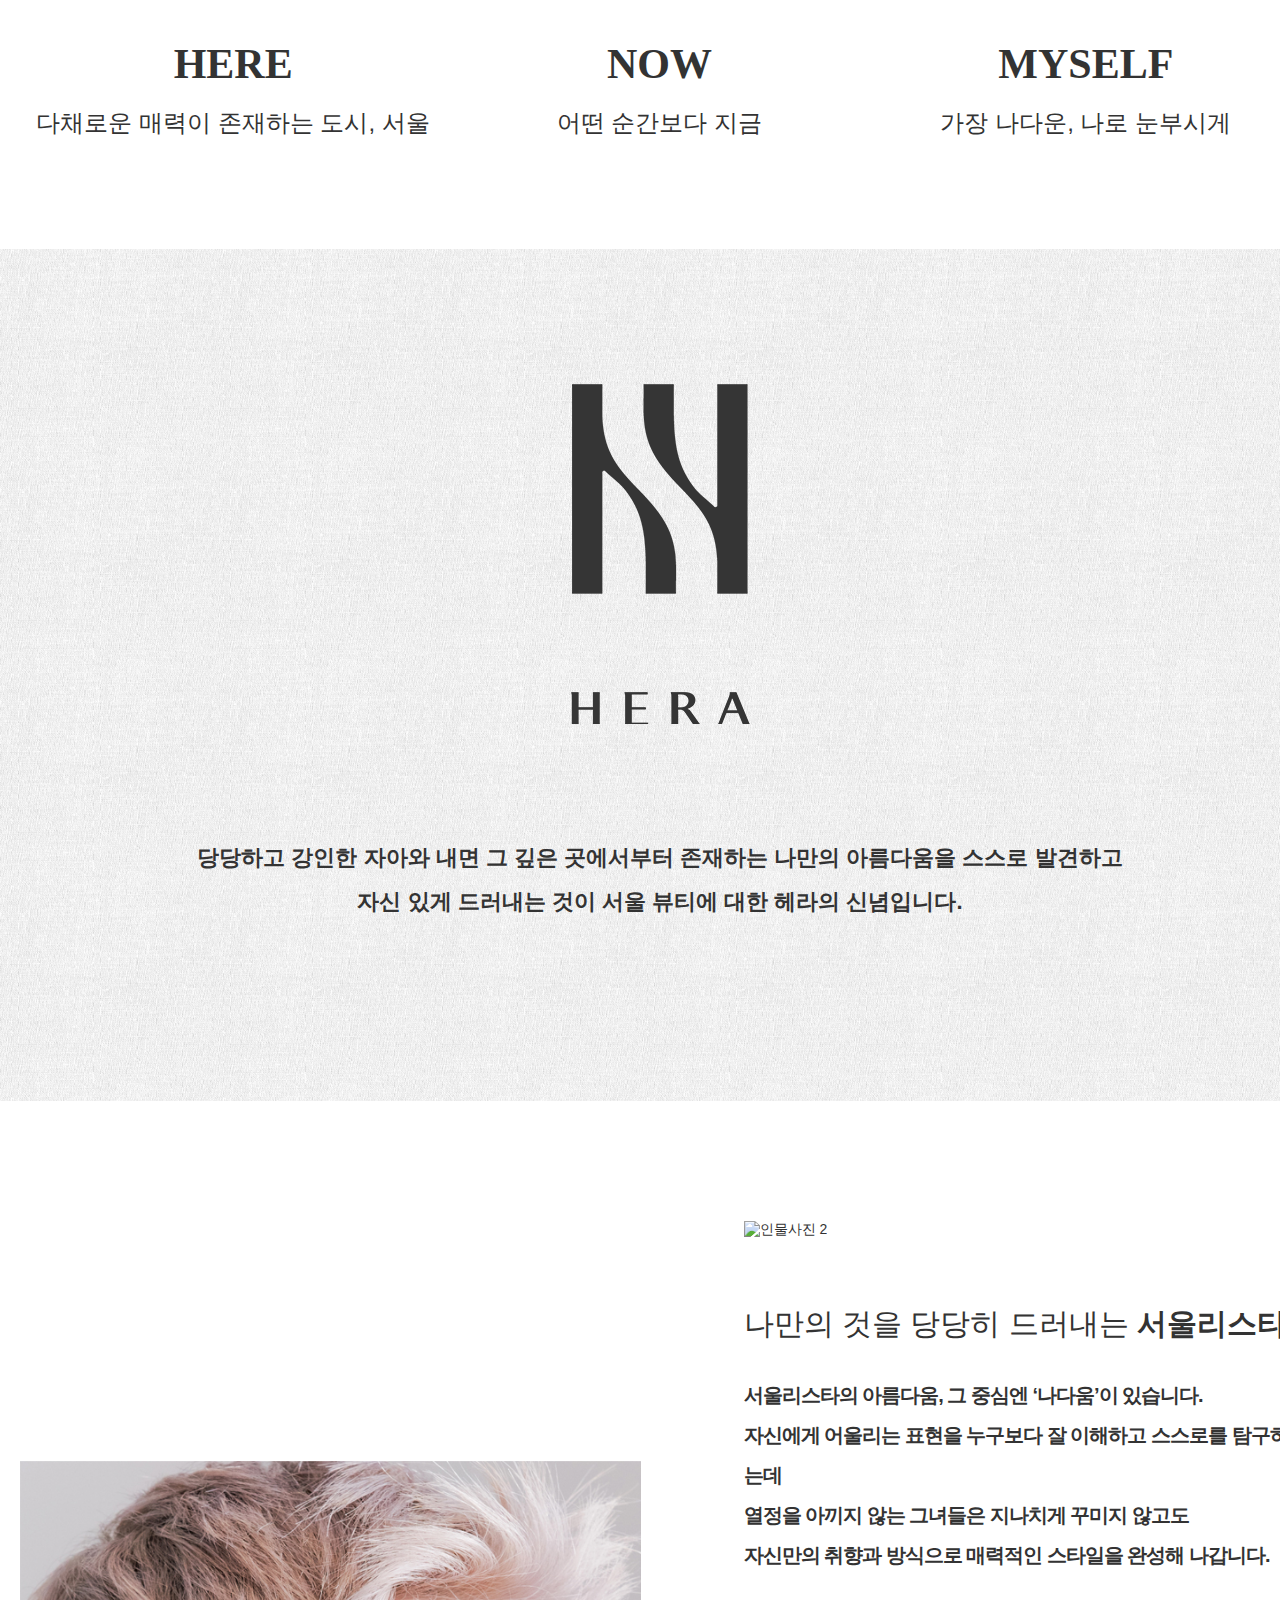
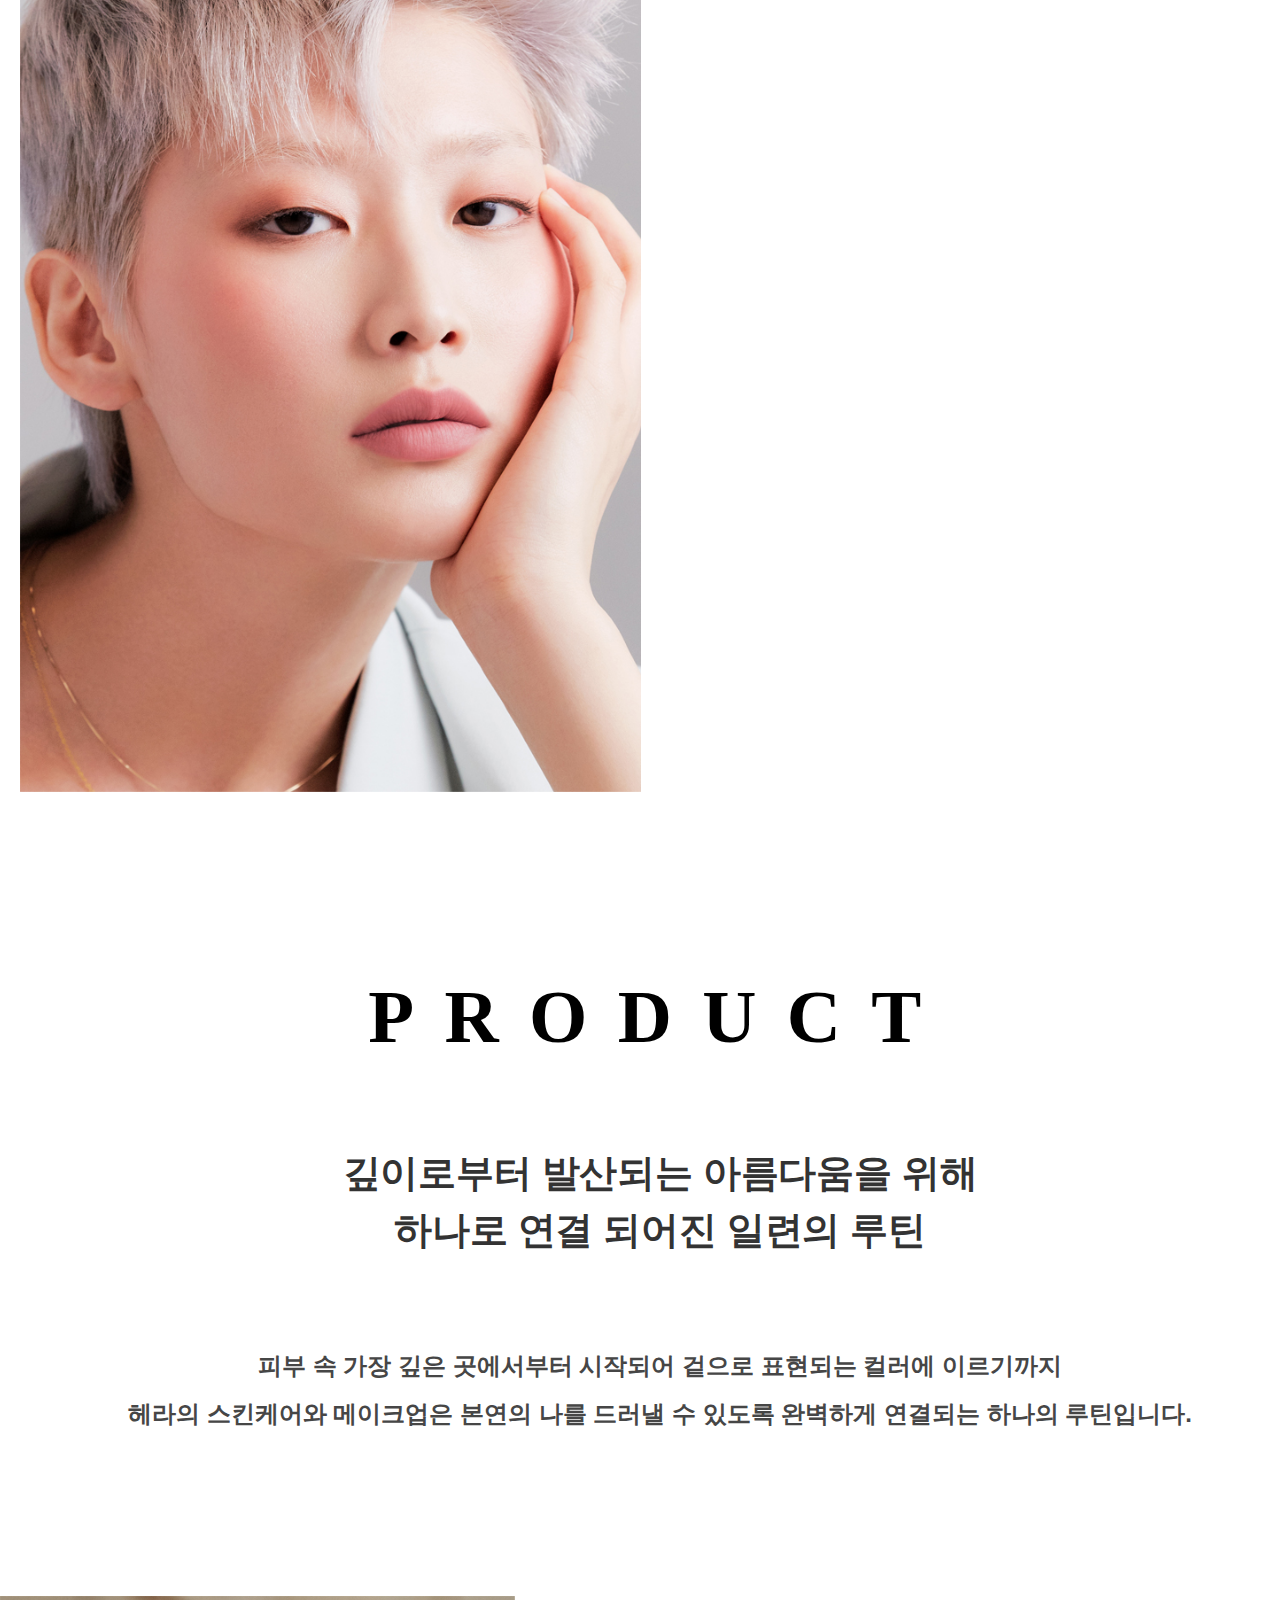
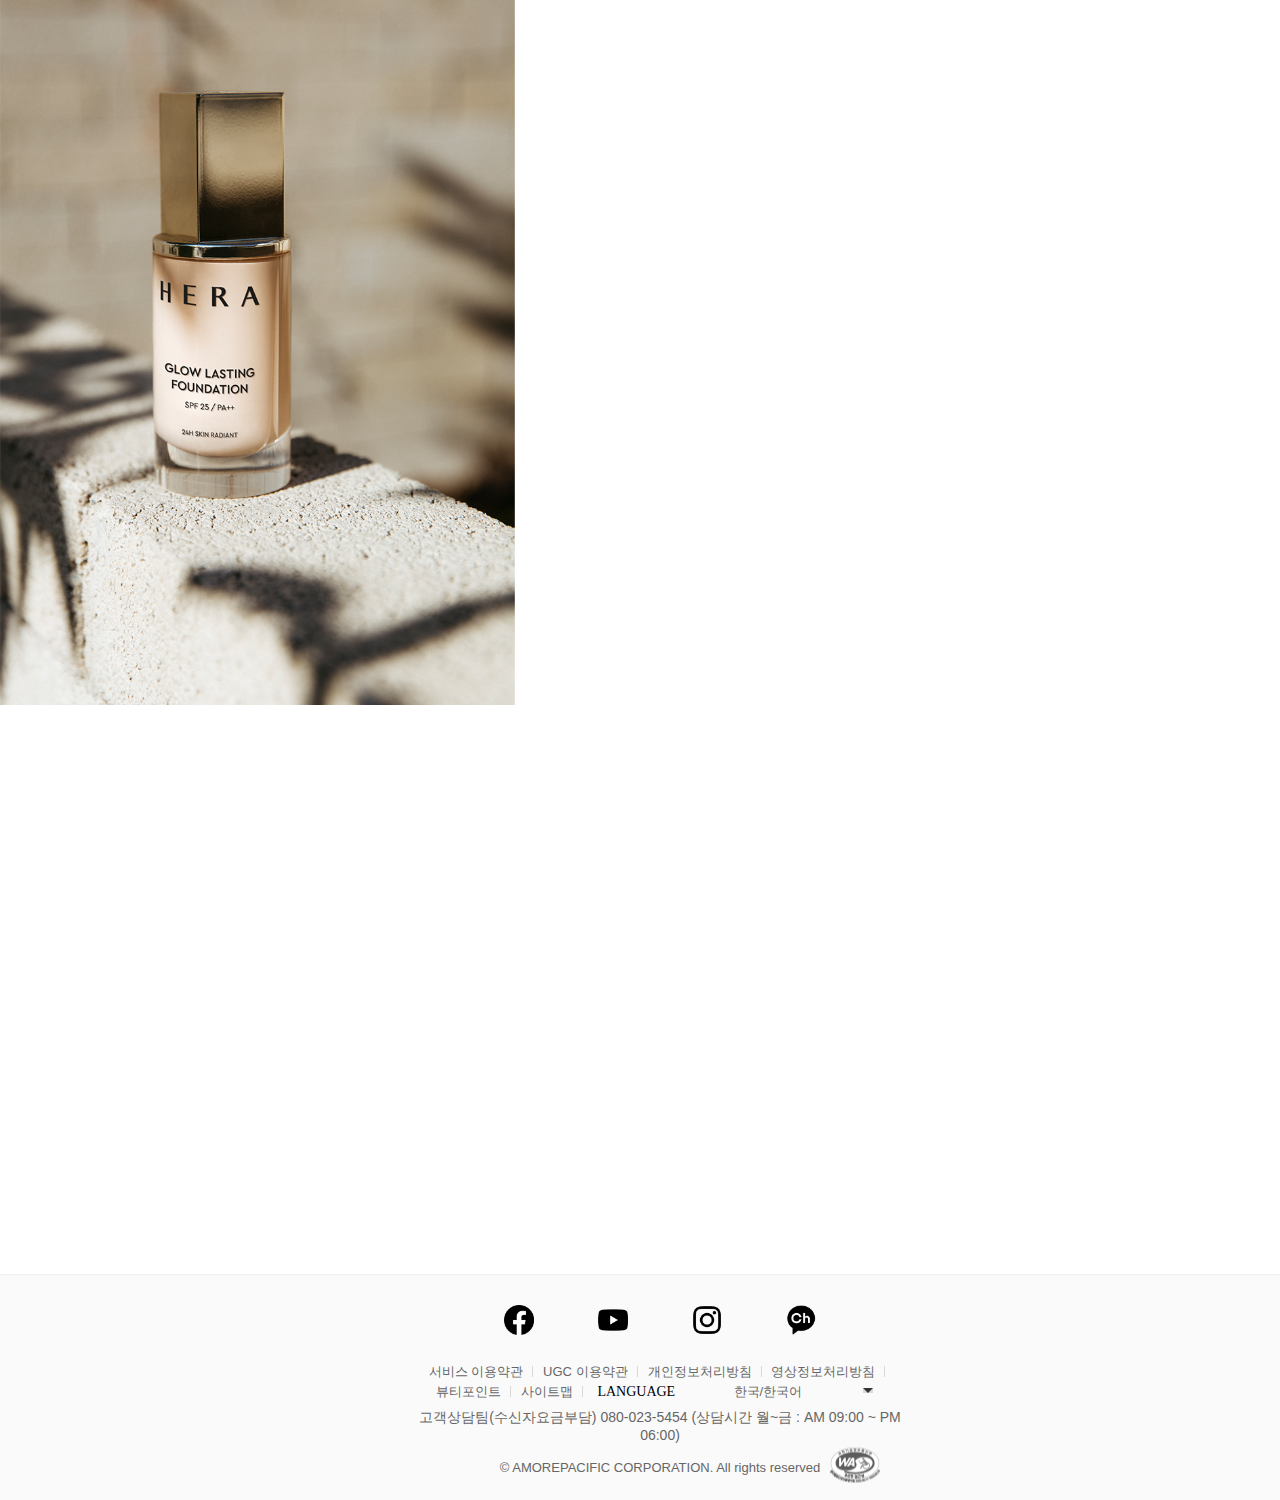
==== commit 2b247cc9: "hera modification" ====
--- a/page/hera-brandstory.html
+++ b/page/hera-brandstory.html
@@ -286,7 +286,9 @@
           </p>
           <div class="image-box">
             <div class="img1">Hera Glow Lasting Foundation</div>
-            <div class="img2">Hera Cousion mp4</div>
+            <div class="img2">
+              <video src="../img/sub/bp2.mp4" type="video/mp4"></video>
+            </div>
             <div class="img3"></div>
             <div class="img4"></div>
           </div>
--- a/css/style-pc.css
+++ b/css/style-pc.css
@@ -299,8 +299,13 @@
 #brand-product > div.content-box > p {}
 #brand-product > div.content-box > p.text1 {font-size: 38px; margin: 65px 0 45px; font-weight: bold; line-height: 1.5; font-weight: 600; color: #333; letter-spacing: -0.25px;}
 #brand-product > div.content-box > p.text2 {font-size: 24px; color: #464646; font-weight: 700; line-height: 2;}
-#brand-product > div.content-box > div.image-box {}
-#brand-product > div.content-box > div.image-box > div {}
+#brand-product > div.content-box > div.image-box {width: 100%; margin-top: 140px; overflow: hidden;}
+#brand-product > div.content-box > div.image-box > div {text-indent: -999px; overflow: hidden; float: left; position: relative;}
+#brand-product > div.content-box > div.image-box > div:nth-child(1) {background: url(../img/sub/bp1.png) center center no-repeat; width: 39.0104%; height: 55.3646vw;   background-size: cover; background-position: top center;}
+#brand-product > div.content-box > div.image-box > div:nth-child(2) {height: 55.3646vw; background-position: -34vw 0; width: 60.9896%;}
+#brand-product > div.content-box > div.image-box > div:nth-child(2) > video {    max-width: 200%; height: 100%; position: absolute; left: 20%; top: 50%; transform: translateY(-50%) translateX(-50%); display: inline-block;}
+#brand-product > div.content-box > div.image-box > div:nth-child(3) {    height: 44.4271vw;    width: 63.8021%; background-color: #fff; }
+#brand-product > div.content-box > div.image-box > div:nth-child(4) {background: url(../img/sub/bp4.jpg) center center no-repeat; width: 36.1979%;  background-size: cover; height: 44.4271vw;}
 
 /* media query */
 @media screen and (max-width: 1500px) {
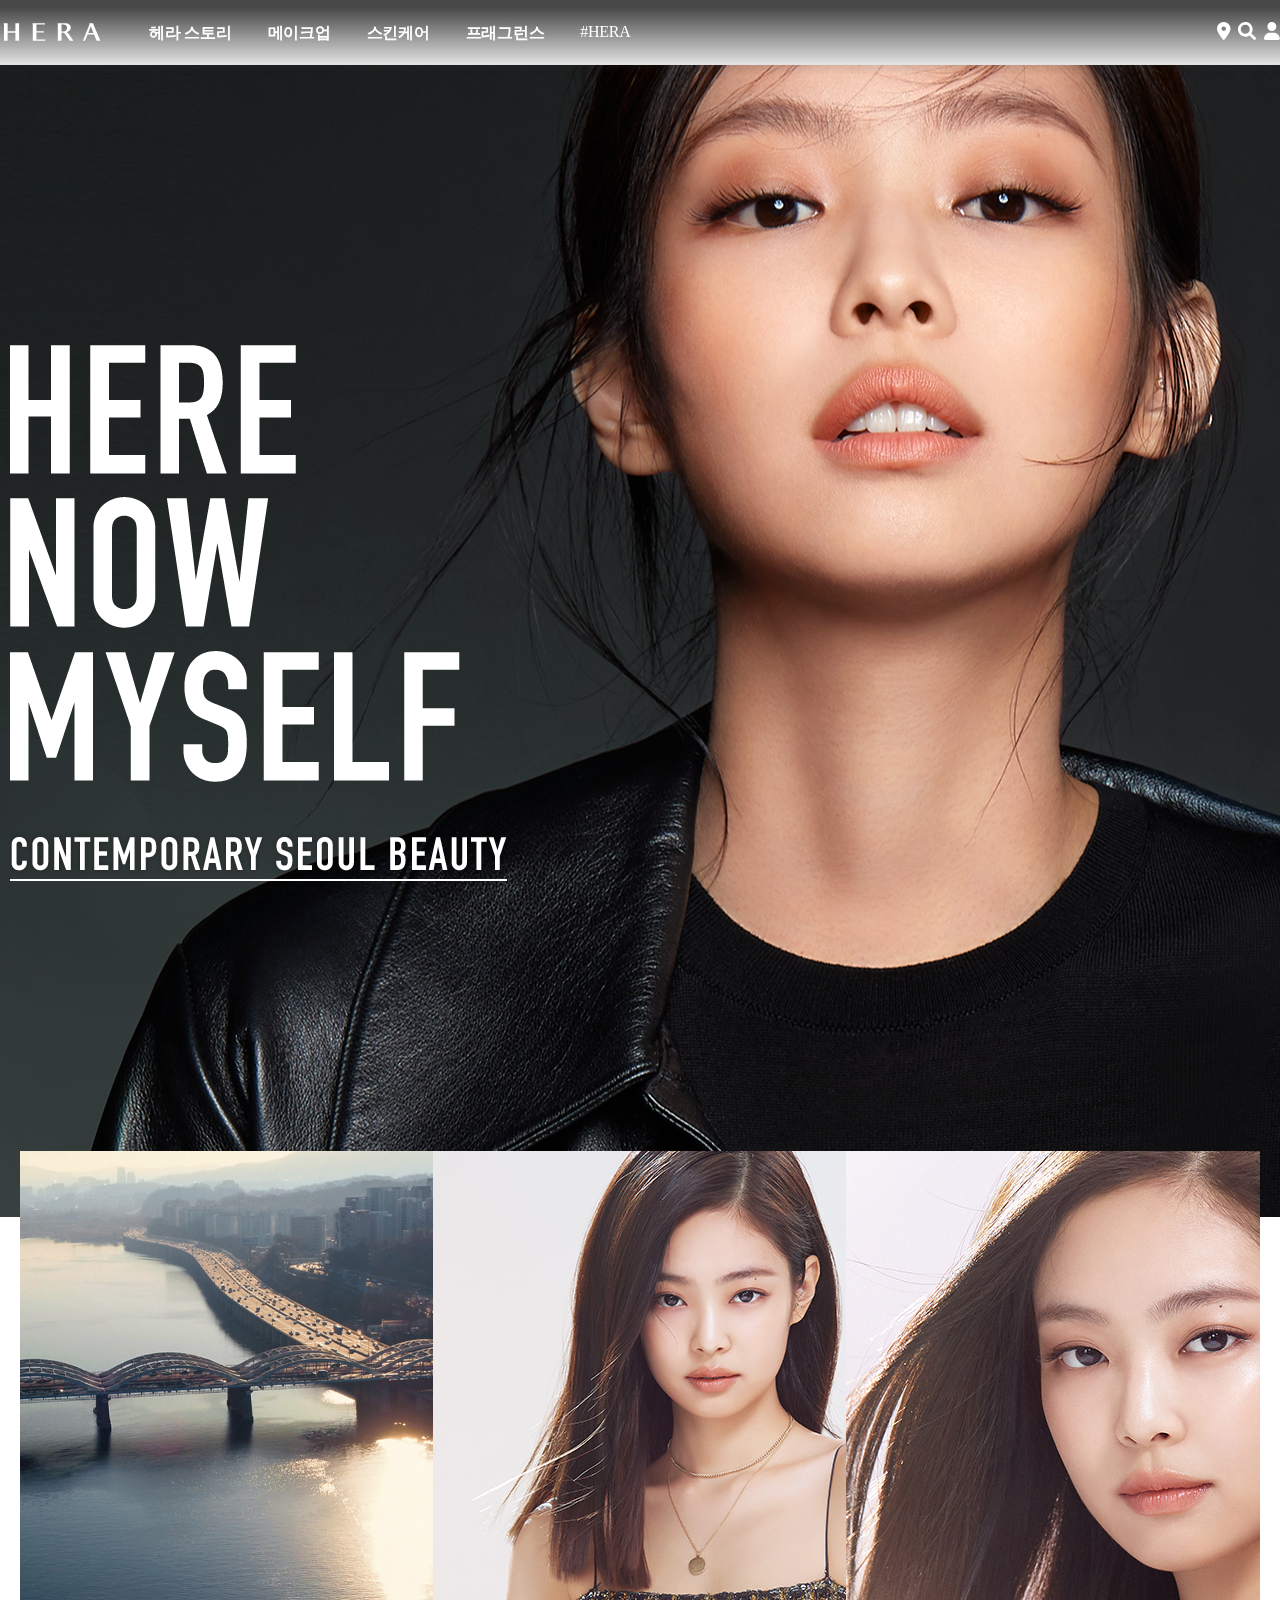
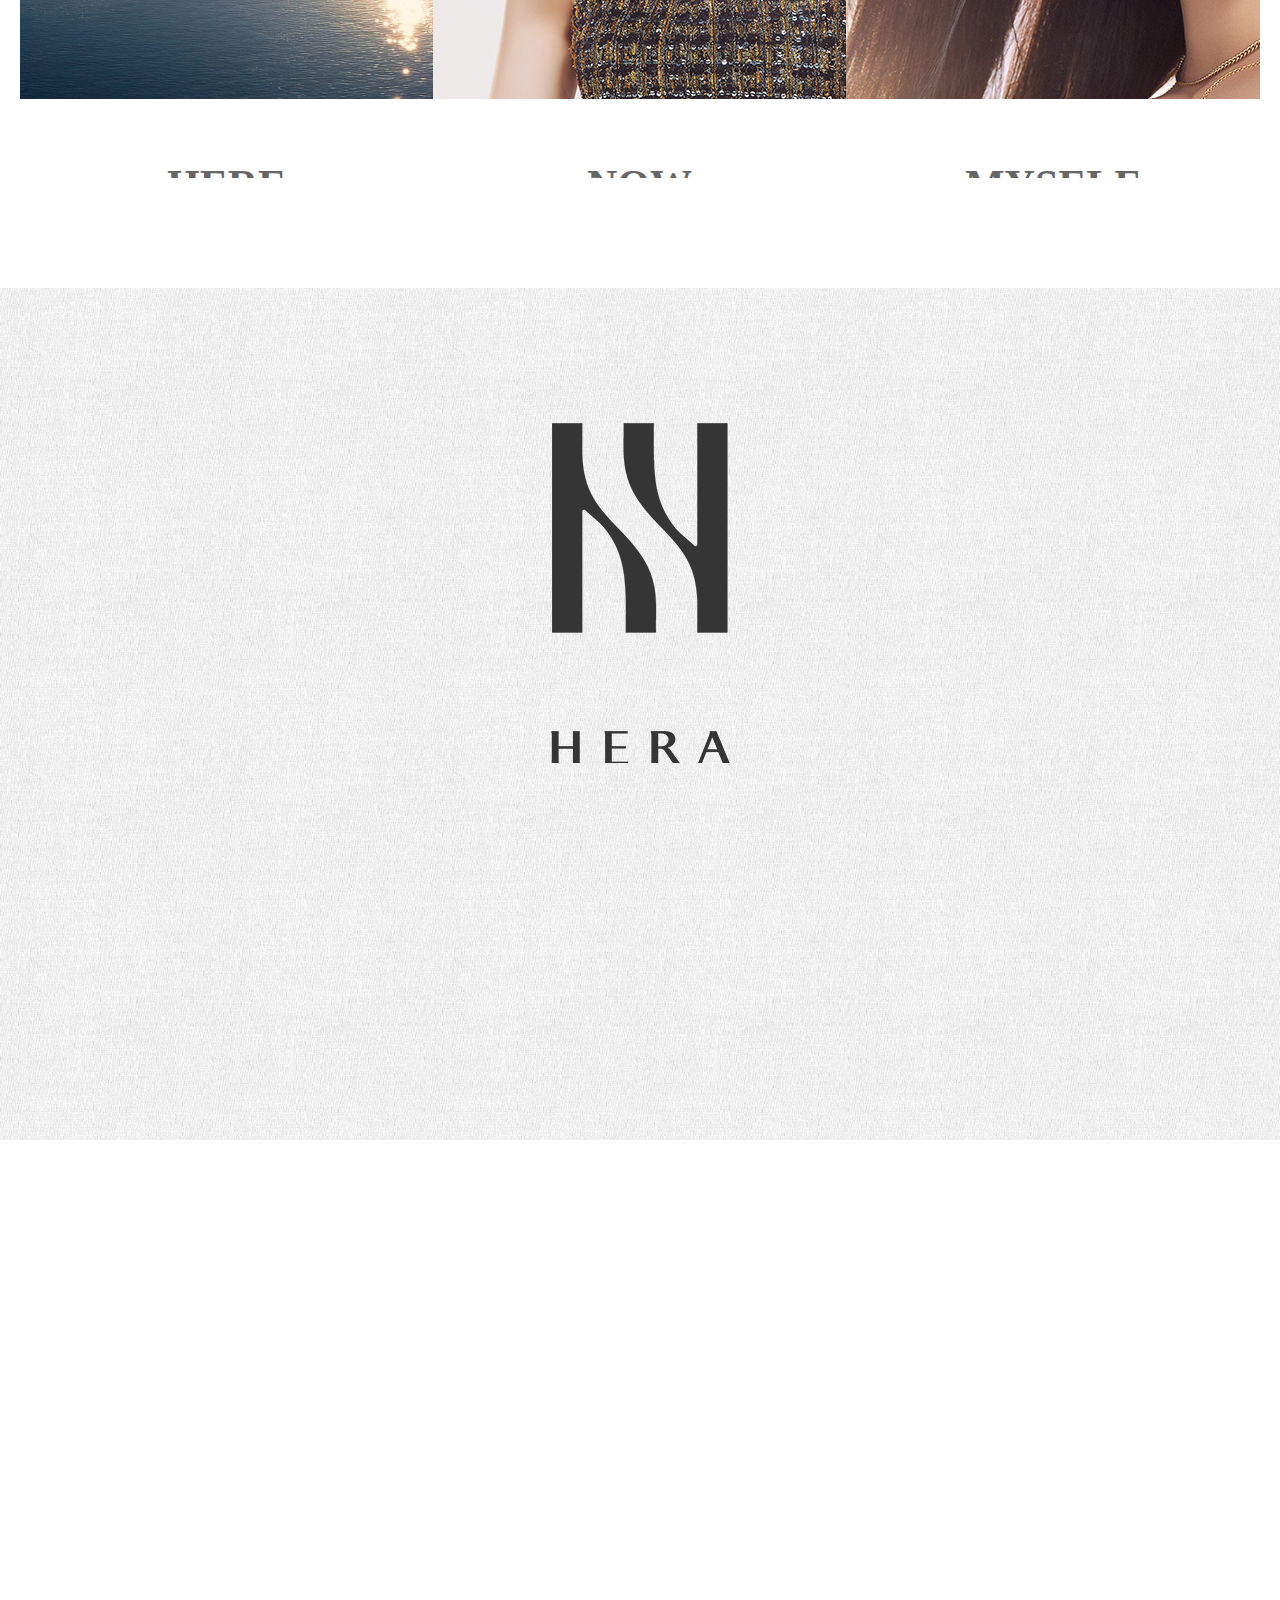
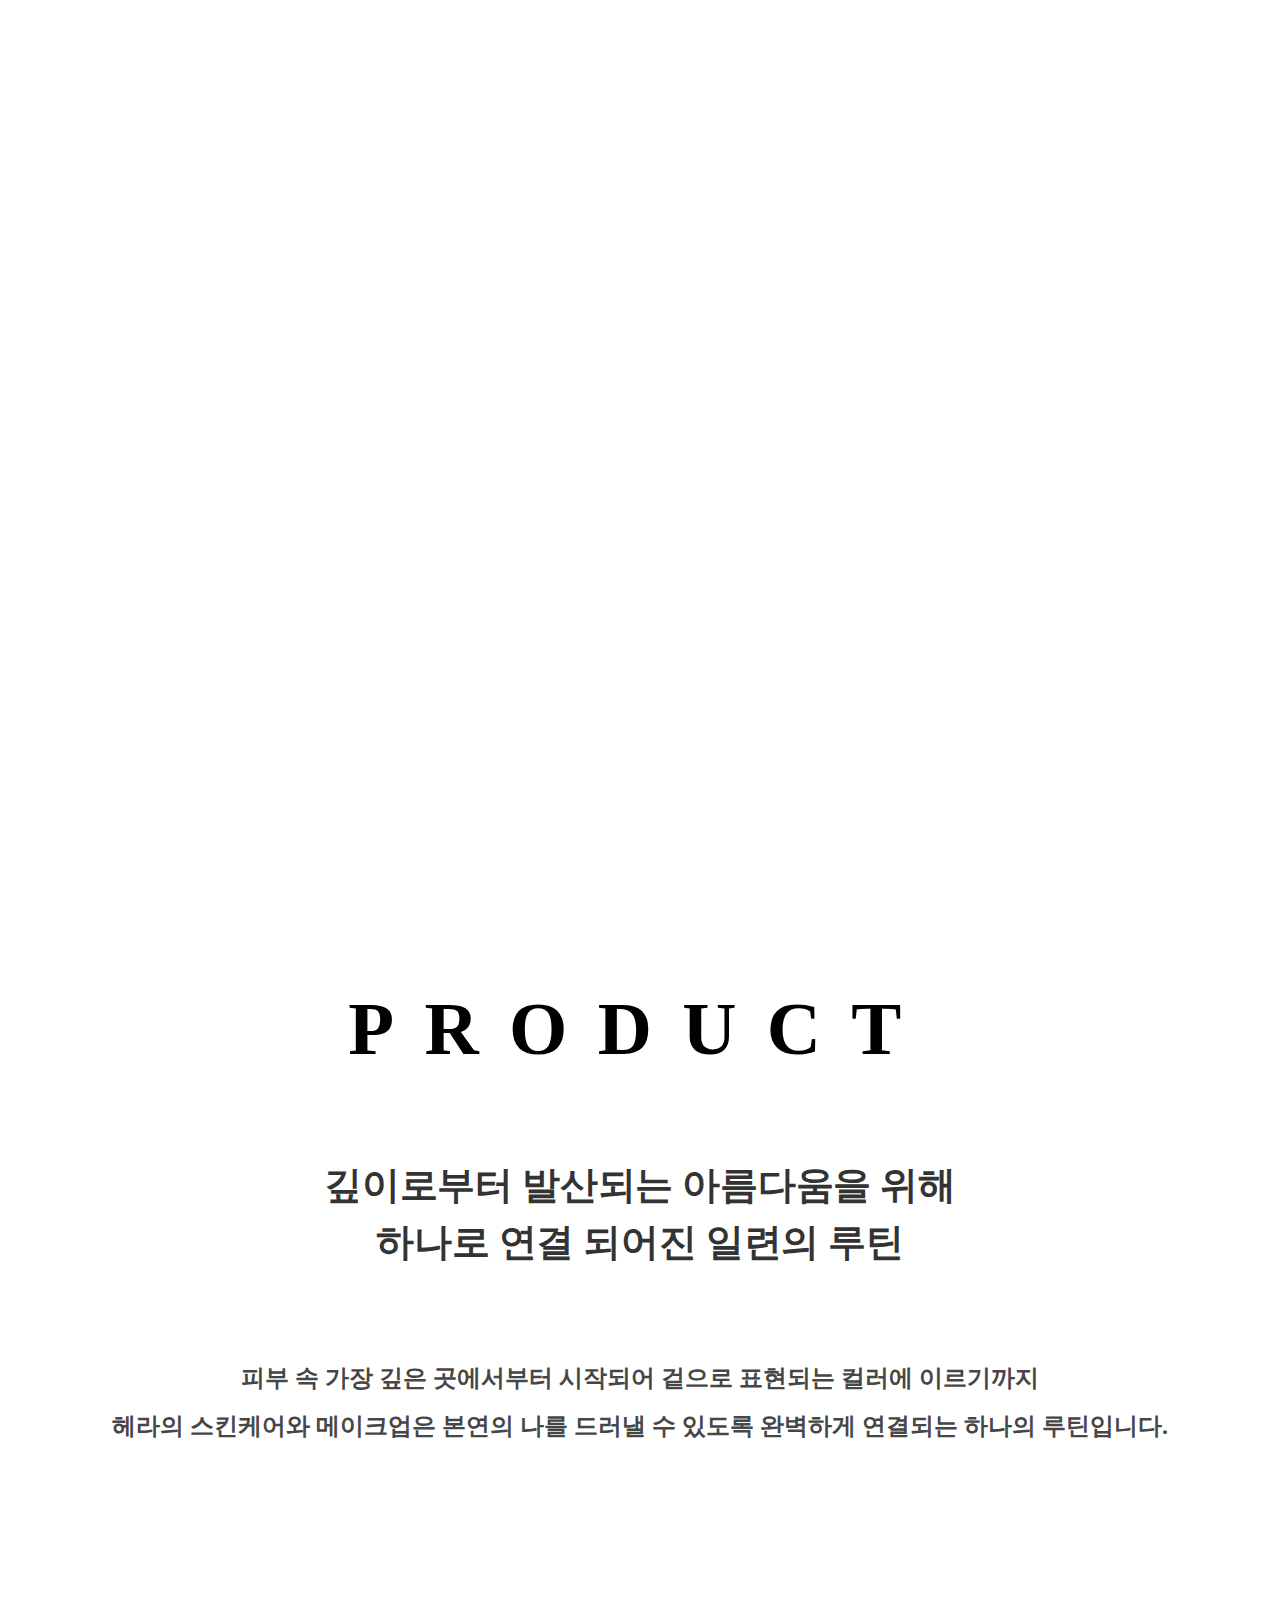
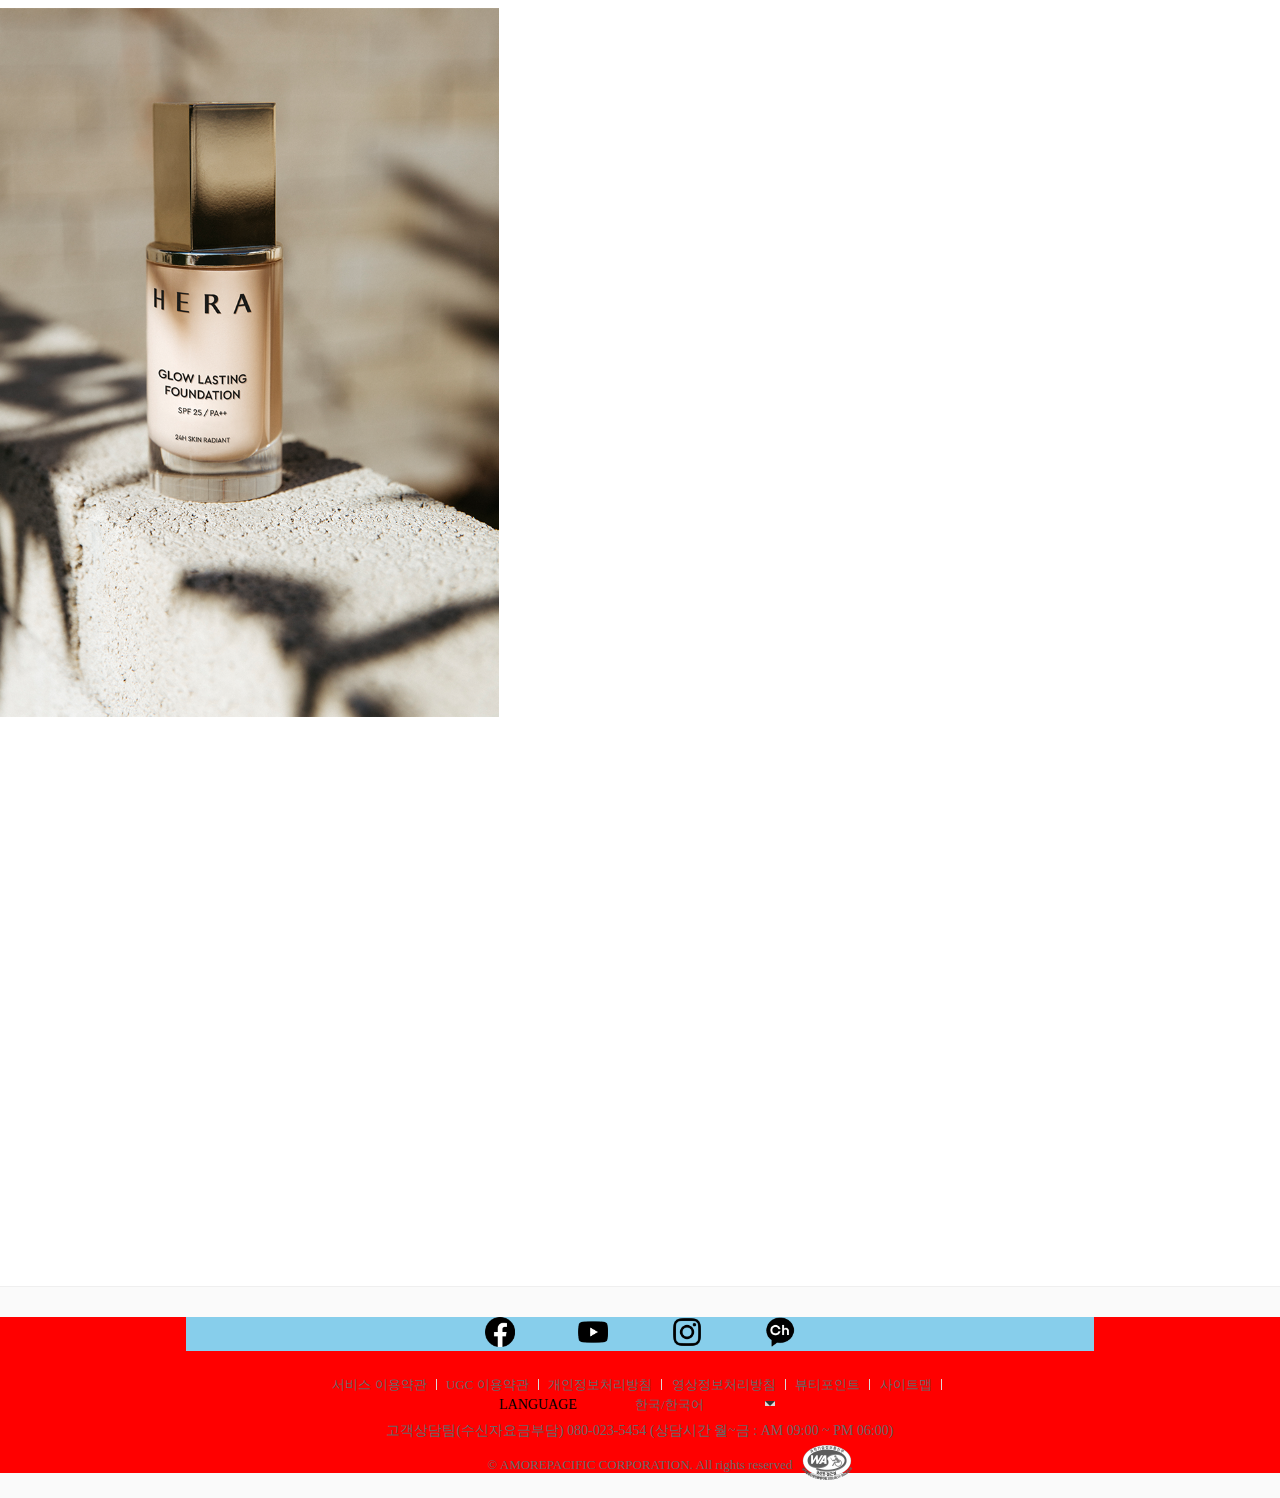
==== commit 884d240d: "hera first-final" ====
--- a/page/hera-brandstory.html
+++ b/page/hera-brandstory.html
@@ -10,7 +10,7 @@
   <meta name="description" content="Hera brandstory" />
   <link href="../css/style-pc.css" rel="stylesheet" media="screen and (min-width : 1024px)" />
   <link href="../css/style-m.css" rel="stylesheet" media="screen and (max-width : 1023.9px)" />
-  <link rel="stylesheet" href="./fa/css/all.min.css" />
+  <link rel="stylesheet" href="../fa/css/all.min.css" />
 
 
   <!-- 웹 폰트 -->
@@ -21,7 +21,8 @@
   <script src="../js/all.min.js"></script>
   <script src="https://kit.fontawesome.com/882832d0ff.js" crossorigin="anonymous"></script>
   <script src="../js/jquery-3.6.0.min.js"></script>
-  <script src="../js/hera.js"></script>
+  <script src="../js/hera-common.js"></script>
+  <script src="../js/hera-brand.js"></script>
 </head>
 
 <body class="sub brand-story">
@@ -333,6 +334,9 @@
       </section>
     </footer>
   </div>
+  <script>
+    'use strict'
+  </script>
 
 </body>
 
--- a/css/style-pc.css
+++ b/css/style-pc.css
@@ -21,8 +21,8 @@
 br.only-m::after {content: '\00a0';}
 
 /* common */
-body {font-family: 'NotoSansKR', sans-serif; font-size: 14px; color: #000000; background-color: #ffffff;}
-#wrapper {min-width: 1320px; max-width: 1920px; overflow: hidden; position: relative; margin: 0 auto;}
+body {font-family:'NotoSansKR',  'Montserrat'; font-size: 14px; color: #000000; background-color: #ffffff;}
+#wrapper {min-width: 1024px; overflow: hidden; position: relative; margin: 0 auto;}
 #skip-nav {position: fixed; left: 0; top: -40px; width: 100%; line-height: 40px; text-align: center; background-color: rgba(0,0,0,0.8); color : #ffffff; font-size: 16px; transition: top 0.3s; z-index: 100000;} 
 #skip-nav:focus {top: 0;}
 
@@ -40,30 +40,51 @@
 #nav > ul {overflow: hidden; margin-left: 36px;}
 #nav > ul > li {float: left;}
 #nav > ul > li + li {margin-left: 18px;}
-#nav > ul > li > a {display: block; font-size: 13.5px; text-align: center; padding: 23px 9px 19px 9px; z-index: 30; height: 100%; font-weight: 700; width: 100%; color: #fff; box-sizing: border-box;}
+#nav > ul > li > a {display: block; font-size: 16px; letter-spacing: -0.25px; text-align: center; padding: 23px 9px 19px 9px; z-index: 30; height: 100%; font-weight: 600; width: 100%; color: #fff; box-sizing: border-box;}
+#nav > ul > li:last-child > a {font-weight: 400;}
 #nav > ul > li > div.box {display: none; box-sizing: border-box;  width: 100%; padding: 40px 86px 50px; min-height: 300px; background:#fafafa; position: absolute; left: 0; top: 100%;}
 #nav > ul > li.on > div.box {display: block;}
 #nav > ul > li > div.box::after,
 #nav > ul > li > div.box::before {content:''; content:""; position:absolute; top:0px; left:100%; width:calc( 100vw - 100% ); height:100%; background:#fafafa; }
 #nav > ul > li > div.box::after {left:auto; right:100%;}
-#nav > ul > li > div.box > p {margin-bottom: 27px;}
-#nav > ul > li > div.box > p > a {font-size: 15px; line-height: 2; display: block; position: relative; display: inline-block; font-weight: 700; color: #000;  }
-#nav > ul > li > div.box > p > a::before {content: ''; position: absolute;left: 0;bottom: 0; width: 100%;height: 1px; background-color: transparent;-webkit-transition: all .4s cubic-bezier(0.39, 0.575, 0.565, 1);-moz-transition: all .4s cubic-bezier(0.39, 0.575, 0.565, 1);-ms-transition: all .4s cubic-bezier(0.39, 0.575, 0.565, 1);-o-transition: all .4s cubic-bezier(0.39, 0.575, 0.565, 1);transition: all .4s cubic-bezier(0.39, 0.575, 0.565, 1)}
-#nav > ul > li > div.box > p:hover > a::before {width: 100%; background-color: #666;}
-#nav > ul > li > div.box > p > a::after {content: "\f054";font-style: normal;font-weight: normal; font-family: "Font Awesome 5 Free";margin-left: 8px;color: #000;font-weight: bold;font-size: 1rem}
-#nav > ul > li > div.box > ul { width: 76.35379%; margin-top: -6px;
-}
-#nav > ul > li > div.box > ul::after {content:''; display: block; clear: both;}
-#nav > ul > li > div.box > ul > li {float: left; width: 33.33%;}
-#nav > ul > li > div.box > ul > li > a {display: block; max-width: calc((850px/3) - 95px - 20px); padding-bottom: 8px; color: #333; font-weight: 700; font-size: 15px; position: relative;}
-#nav > ul > li > div.box > ul > li > a::before {content:''; width: 100%; height: 1px; position: absolute; left: 0; bottom: -1px; background-color: #f4f4f4; }
-#nav > ul > li > div.box > ul > li > a::after {content:''; width: 0%; height: 1px; position: absolute; left: 0; bottom: -1px; background: transparent; -webkit-transform: translateZ(0%);transform: translateZ(0%);-webkit-transition: all .4s cubic-bezier(0.39, 0.575, 0.565, 1);}
-#nav > ul > li > div.box > ul > li:hover > a::after {width: 100%; background-color: #666;} 
-#nav > ul > li > div.box > ul > li > ul.list {}
-#nav > ul > li > div.box > ul > li > ul.list > li {}
-#nav > ul > li > div.box > ul > li > ul.list > li:first-child {margin-top: 8px;}
-#nav > ul > li > div.box > ul > li > ul.list > li > a {line-height: 2; color: #666; transition: all 0.5s; font-size: 13px;}
-#nav > ul > li > div.box > ul > li > ul.list > li:hover > a {color: #000;}
+
+#nav > ul > li > div.box > div.nav-box  {float: left; width: 76.35379%;}
+#nav > ul > li > div.box > div.figure {float: right; width: 23.64621%;}
+
+
+#nav > ul > li > div.box > div.nav-box > p {margin-bottom: 27px;}
+#nav > ul > li > div.box > div.nav-box > p > a {font-size: 16px; line-height: 2; display: block; position: relative; display: inline-block; font-weight: 700; color: #333; letter-spacing: -0.25px;  }
+#nav > ul > li > div.box > div.nav-box > p > a::before {content: ''; width: 100%;height: 1px; position: absolute;left: 0;bottom: 0; background-color: transparent;-webkit-transition: all .4s cubic-bezier(0.39, 0.575, 0.565, 1);
+-moz-transition: all .4s cubic-bezier(0.39, 0.575, 0.565, 1);
+-ms-transition: all .4s cubic-bezier(0.39, 0.575, 0.565, 1);
+-o-transition: all .4s cubic-bezier(0.39, 0.575, 0.565, 1); 
+transition: all .4s cubic-bezier(0.39, 0.575, 0.565, 1);}
+
+#nav > ul > li > div.box > div.nav-box > p:hover > a::before {width: 100%; background-color: #666;}
+#nav > ul > li > div.box > div.nav-box > p > a::after {content: "\f054";font-style: normal;font-weight: normal; font-family: "Font Awesome 5 Free";margin-left: 8px;color: #333;font-weight: bold;font-size: 1rem}
+#nav > ul > li > div.box > div.nav-box > ul {margin-top: -6px;
+}
+#nav > ul > li > div.box > div.nav-box >  ul::after {content:''; display: block; clear: both;}
+
+
+#nav > ul > li > div.box > div.nav-box > ul > li {float: left; width: 33.33%;}
+#nav > ul > li > div.box > div.nav-box > ul > li > a {display: block; max-width: calc((850px/3) - 95px - 20px); padding-bottom: 8px; color: #333; font-weight: 700; font-size: 16px; position: relative; letter-spacing: -0.25px;}
+#nav > ul > li > div.box > div.nav-box > ul > li > a::before {content:''; width: 100%; height: 1px; position: absolute; left: 0; bottom: -1px; background-color: #e5e5e5; }
+#nav > ul > li > div.box > div.nav-box > ul > li > a::after {content:''; width: 0%; height: 1px; position: absolute; left: 0; bottom: -1px; background: transparent; -webkit-transform: translateZ(0%);transform: translateZ(0%);-webkit-transition: all .4s cubic-bezier(0.39, 0.575, 0.565, 1);}
+#nav > ul > li > div.box > div.nav-box > ul > li:hover > a::after {width: 100%; background-color: #666;} 
+
+#nav > ul > li > div.box > div.nav-box > ul > li > ul.list {}
+#nav > ul > li > div.box > div.nav-box > ul > li > ul.list > li {}
+#nav > ul > li > div.box > div.nav-box > ul > li > ul.list > li:first-child {margin-top: 8px;}
+#nav > ul > li > div.box > div.nav-box > ul > li > ul.list > li > a {line-height: 2; color: #666; font-size: 14px; font-weight: 600; letter-spacing: -0.25px; transition: all 0.5s;} 
+#nav > ul > li > div.box > div.nav-box >ul > li > ul.list > li:hover > a {color: #000;}
+
+#nav div.figure > div.thumb > a > div.thumb-box > div.image-box > img {width: 100%; height: auto;}
+#nav div.figure > div.thumb  + div {margin-top: 38px;}
+#nav div.figure > div.thumb > a > div.thumb-box > p {padding: 10px 0 0; font-size: 14px; color: #666; font-family: 'Montserrat'; font-weight: 300;}
+
+
+
 
 #list {overflow: hidden; position: absolute; right: 0; top: 0; height: 100%;}
 #list > li {float: left; height: 100%; position: relative;}
@@ -72,18 +93,33 @@
 
 /* footer */
 #footer {padding: 30px 0 25px; border-top: 1px solid #efefef; background-color: #fafafa;}
-#footer > .sns {padding: 0 397.5px; text-align: center;}
+#footer > .sns {padding: 0 186px; text-align: center; background-color: red;}
 #footer > .sns > div.content-box {}
-#footer > .sns > div.content-box > ul.sns-list {}
+#footer > .sns > div.content-box > ul.sns-list {background-color: skyblue;}
 #footer > .sns > div.content-box > ul.sns-list > li {margin: 0 30px; display: inline-block;}
 #footer > .sns > div.content-box > ul.sns-list > li > a {display: block; width: 30px; height: 30px;}
 #footer > .sns > div.content-box > ul.sns-list > li > a > img {width: 100%;}
+
+#footer > .sns  div.service-box {}
+#footer > .sns  div.service-box > ul.service-list {background-color: green;}
+#footer > .sns  div.service-box > ul.service-list > li {display: inline-block; margin-right: 6px; padding-right: 10px; position: relative;}
+#footer > .sns  div.service-box > ul.service-list > li::after {content: ''; position: absolute; top: 0; right: 0; width: 1px; height: 11px; margin: auto; bottom: 0; background-color: #d9d9d9;}
+
+#footer ul.service-list > li > a {color: #666; font-size: 13px;}
+#footer > .sns > div.content-box > div.service-box > ul.service-list > li > a {}
+
+
+#footer > .sns  div.service-box> div.service {background-color: plum;}
+
+
+
+
 #footer > .sns > ul.service-list {margin-top: 25px;}
 #footer > .sns > ul.service-list > li {display: inline-block; margin-right: 6px; padding-right: 10px; position: relative;}
 #footer > .sns > ul.service-list > li::after {content: ''; position: absolute; top: 0; right: 0; width: 1px; height: 11px; margin: auto; bottom: 0; background-color: #d9d9d9;}
 #footer > .sns > ul.service-list > li > a {color: #666; font-size: 13px;}
 #footer > .sns > ul.service-list > li:last-child {width: 286px; line-height: 1.5; position: relative; padding: 0 30px 0 95px; box-sizing: border-box; }
-#footer > .sns > ul.service-list > li:last-child::before {    display: inline-block;
+#footer > .sns > ul.service-list > li:last-child::before {display: inline-block;
 content: 'LANGUAGE'; position: absolute; top: 50%; left: 5px; font-family: "NotoSansKR"; transform: translateY(-50%);}
 #footer > .sns > ul.service-list > li:last-child::after {content:'';     right: 5px; display: block;content: ''; position: absolute; top: 50%;  margin-top: -3px; width: 0; height: 0; border-left: 5px solid transparent;  border-right: 5px solid transparent;  border-top: 5px solid #333;} 
 #footer > .sns > ul.service-list > li > ul.lan-list {position: absolute; left: 0; top: auto; bottom: 0; margin-bottom: 30px; background-color: blue; width: 100%; border: 1px solid #333; box-shadow: 0 2px 2px rgb(0 0 0 / 15%); display: none;}
@@ -91,24 +127,20 @@
 #footer > .sns > ul.service-list > li > ul.lan-list > li > a {padding: 0 20px; font-size: 15px; display: block; width: 100%;line-height: 3; box-sizing: border-box; background-color: #fff;}
 #footer > .sns > ul.service-list > li > ul.lan-list > li.on > a {background-color: #333; color: #fff;}
 #footer > .sns > ul.service-list > li:last-child > a {}
+
+
+
+
 #footer > .sns > div.service {margin: 7px; font-size: 14px; color: #666;}
 #footer > .sns > p.copyright {font-size: 13px; font-weight: 500; color: #666; position: relative;  display: inline-block; margin-top: 10px;}
 #footer > .sns > p.copyright > a {max-width: 50px; margin-left: 20px; position: absolute; right: -60px; top: 50%; transform: translateY(-50%);}
 #footer > .sns > p.copyright > a > img {width: 100%;}
 
-/* common */
-section {}
-section:not(:first-child) > div.content-box {max-width: 1044px; margin: 0 auto;}
-section > div.content-box > h3 {font-size: 32px; font-weight: 700; color: #000; text-align: center; margin-bottom: 20px;}
-section > div.content-box > p {padding: 20px 0 18px; text-align: center; color: #666;}
-section > div.content-box > p > a {font-size: 18px;}
-section > div.content-box > div.image {width: 100%;}
-section > div.content-box > div.image > img {width: 1044px;}
 
 
 /* main */
 #main {width: 100%;}
-#main-visual {max-width: 1920px; }
+#main-visual {max-width: 1920px;}
 #main-visual > div.content-box {}
 #main-visual > div.content-box > div.image-box {position: relative;}
 #main-visual > div.content-box > div.image-box > div.box {position: relative;}
@@ -128,14 +160,14 @@
 #main-visual > div.content-box ul.image-slide > li:nth-child(5) > div.text {}
 #main-visual > div.content-box ul.image-slide > li > div.text > div.box {width: 680px;}
 #main-visual > div.content-box ul.image-slide > li:nth-child(5) > div.text > div.box {float: right;}
-#main-visual > div.content-box ul.image-slide > li > div.text > div.box > p.first {font-size: 32px; font-weight: 700; position: relative; top: -30px;}
-#main-visual > div.content-box ul.image-slide > li > div.text > div.box > p.second {position: relative; bottom: -30px; opacity: 0;}
+#main-visual > div.content-box ul.image-slide > li > div.text > div.box > p.first {font-size: 32px; font-weight: 900; position: relative; top: -30px;}
+#main-visual > div.content-box ul.image-slide > li > div.text > div.box > p.second {position: relative; bottom: -30px; opacity: 0;} 
 #main-visual > div.content-box ul.image-slide > li > div.text > div.box {display: none;}
 #main-visual > div.content-box ul.image-slide > li > div.text > div.box.on {display: block;}
 #main-visual > div.content-box ul.image-slide > li > div.text > div.box.on > p.first {top: 0; animation: text-slide1 1s ease 0s 1 normal forwards;}
-#main-visual > div.content-box ul.image-slide > li > div.text > div.box.on > p.second {bottom: 0; animation: text-slide2 1s ease 0s 1 normal forwards;}
-
-#main-visual > div.content-box ul.image-slide > li > div.text > div.box > p.second > span {display: block; margin-top: 11px; font-size: 16px; font-weight: 500;}
+#main-visual > div.content-box ul.image-slide > li > div.text > div.box.on > p.second {bottom: 0; animation: text-slide2 1s ease 0.5s 1 normal forwards;}
+
+#main-visual > div.content-box ul.image-slide > li > div.text > div.box > p.second > span {display: block; margin-top: 11px; font-size: 16px; font-weight: 600; color: #333;}
 #main-visual > div.content-box ul.image-slide > li > div.text > div.box > p.second > a {display: inline-block; padding: 9px 16px 13px; height: 36px; box-sizing: border-box; background-color: #000; color: #fff; font-size: 13px; margin-top: 13px; transition: all 0.5s; border: 1px solid #000;}
 #main-visual > div.content-box ul.image-slide > li > div.text > div.box > p.second > a:hover { border: 1px solid #000; color: #000; background-color: #fff;}
 
@@ -190,12 +222,23 @@
 #main-visual p.control > a.prev {left: 43px;}
 #main-visual p.control > a.next {right: 43px; left: auto;}
 
+/* common */
+section {}
+section:not(:first-child) > div.content-box {max-width: 1044px; margin: 0 auto; text-align: center;}
+section:not(:first-child) > div.content-box > a {display: block;}
+section:not(:first-child) > div.content-box div.image-box {}
+section:not(:first-child) > div.content-box div.image-box > img {width: 1044px;}
+
+section:not(:first-child) > div.content-box > h3 {font-family: 'Montserrat'; font-size: 32px; font-weight: 900; color: #000; text-align: center; margin-bottom: 20px;}
+section:not(:first-child) > div.content-box  p {padding: 20px 0 18px; color: #666; font-size: 18px; font-weight: 600;}
+
+
 
 /* section: hera-foundation */
-#hera-foundation {padding: 78px 0 30px;}
-#hera-foundation > div.content-box {max-width:none;}
-#hera-foundation > div.content-box > div.image {background-color: #c9c9c9; text-align: center; }
-#hera-foundation > div.content-box > div.image > img {}
+#hera-foundation {padding: 78px 0 18px;}
+#hera-foundation > div.content-box {max-width: none;}
+#hera-foundation > div.content-box  div.image-box {background-color: #c9c9c9;}
+
 
 /* section: hera-tint */
 #hera-tint {padding: 35px 0 0;}
@@ -204,17 +247,17 @@
 #hera-product {margin: 90px auto 0;}
 #hera-product > div.content-box {overflow: hidden;}
 #hera-product > div.content-box > div.box {float: left; width: 50%; box-sizing: border-box;}
-#hera-product > div.content-box > div.box:first-child {padding-right: 30px; border-right: 1px solid #eee;}
-#hera-product > div.content-box > div.box:last-child {padding-left: 30px;}
-#hera-product > div.content-box > div.box > h3 {font-size: 32px; margin-bottom: 30px; font-weight: 700;}
+#hera-product > div.content-box > div.box:first-child {padding-right: 30px;}
+#hera-product > div.content-box > div.box:last-child {padding-left: 30px; border-left: 1px solid #eee;}
+#hera-product > div.content-box > div.box > h3 {font-family: 'Montserrat'; font-size: 32px; margin-bottom: 30px; font-weight: 400; text-align: left;}
 #hera-product > div.content-box > div.box > ul.list {overflow: hidden;}
 #hera-product > div.content-box > div.box > ul.list > li {float: left; width: calc(50% - 30px); margin-right: 30px;}
 #hera-product > div.content-box > div.box > ul.list > li > a {}
 #hera-product > div.content-box > div.box > ul.list > li > a > div.image {}
 #hera-product > div.content-box > div.box > ul.list > li > a > div.image > img {width: 178px;}
-#hera-product > div.content-box > div.box > ul.list > li > a > div.text {}
-#hera-product > div.content-box > div.box > ul.list > li > a > div.text > p {font-size: 16px; margin-top: 45px; font-weight: 700;}
-#hera-product > div.content-box > div.box > ul.list > li > a > div.text > span {font-size: 16px; color: #666; margin: 14px 0 16px; display: block;}
+#hera-product > div.content-box > div.box > ul.list > li > a > div.text {text-align: left; }
+#hera-product > div.content-box > div.box > ul.list > li > a > div.text > p {font-size: 18px; font-weight: 700; margin-top: 45px; padding: 0; color: #333;}
+#hera-product > div.content-box > div.box > ul.list > li > a > div.text > span {font-size: 16px; font-weight: 600; color: #666; margin: 14px 0 16px; display: block;}
 
 /* section: hera-sns */
 #hera-sns {padding: 65px 0 124px;}
@@ -257,39 +300,88 @@
 
 
 /* sub-page */
-#brand-main {background: url(../img/sub/br-img01.png) center center no-repeat;     position: relative; height: 90vw; max-height: 1605px;}
+#brand-main {background: url(../img/sub/br-img01.png) center center no-repeat;     position: relative; height: 90vw; max-height: 1605px; background-color: blue;}
 #brand-main > div.content-box {height: 1205px; max-width: 1280px; width: calc(100% - 20px); margin: 0 auto; padding: 0 10px;}
 #brand-main > div.content-box > div.text-box {}
-#brand-main > div.content-box > div.text-box > img {display: block; padding-bottom: 23px;}
+#brand-main > div.content-box > div.text-box > img {display: block; padding-bottom: 23px; position: relative;}
+
+
+/* animation */
+@keyframes imgShow {
+  0% {bottom: -100px; opacity: 0;}
+  100% {bottom: 0; opacity: 1;}
+}
+
+@keyframes imgHide {
+  0% {bottom: 0; opacity: 1;}
+  100% {bottom: -100px; opacity: 0;}
+}
+
+
 #brand-main > div.content-box > div.text-box > img:nth-child(1) {padding-top: 280px;}
 #brand-main > div.content-box > div.text-box > img:nth-child(3) {padding-bottom: 50px;}
-#brand-main > div.content-box > div.text-box > p {margin: 45px 0 24px; font-size: 22px;  line-height: 2; font-weight: 700; color: #fff; font-family: 'Montserrat';}
+
+#brand-main > div.content-box > div.text-box > p {margin: 45px 0 24px; font-size: 22px;  line-height: 2; font-weight: 700; color: #fff; font-family: 'Montserrat';  position: relative; opacity: 0;}
+
+#brand-main > div.content-box > div.text-box > img,
+#brand-main > div.content-box > div.text-box > p { animation: imgHide 1s ease 0s 1 normal forwards;}
+
+#brand-main.on > div.content-box > div.text-box > img  {animation: imgShow 1s ease 0s 1 normal forwards;}
+#brand-main.on > div.content-box > div.text-box > p  {animation: imgShow 1s ease 0.5s 1 normal forwards;}
+/* #brand-main.on > div.content-box > div.text-box > p {animation: imgShow 1s ease 0s 0 normal forwards;} */
 
 /* sub-page: #brand-keywords */
 #brand-keywords > div.content-box {width: calc(100% - 40px); max-width: 1856px; margin: -13vw auto 110px; position: relative; overflow: hidden; }
 #brand-keywords > div.content-box > div.box {float: left; width: calc((100% - 1px) / 3); text-align: center; color: #333;}
-#brand-keywords > div.content-box > div.box > p {font-family: 'Montserrat'; margin: 38.4px 0 19.2px; font-weight: 700; font-size: 42px; text-transform: uppercase;}
-#brand-keywords > div.content-box > div.box > span {display: block; font-size: 24px;}
-
-/* sub-page: #brand-keywords */
+#brand-keywords > div.content-box > div.box > img {position: relative; bottom: -100px;}
+#brand-keywords > div.content-box > div.box > p {font-family: 'Montserrat'; margin: 38.4px 0 19.2px; font-weight: 700; font-size: 42px; text-transform: uppercase; position: relative; bottom: -100px;}
+#brand-keywords > div.content-box > div.box > span {display: block; font-size: 24px; position: relative; bottom: -100px;}
+
+#brand-keywords > div.content-box > div.box > img,
+#brand-keywords > div.content-box > div.box > p,
+#brand-keywords > div.content-box > div.box > span {animation: imgHide 1s ease 0s 1 normal forwards;}
+#brand-keywords.on > div.content-box > div.box > img {animation: imgShow 1s ease 0s 1 normal forwards;}
+#brand-keywords.on > div.content-box > div.box > p {animation: imgShow 1s ease 0.5s 1 normal forwards;}
+#brand-keywords.on > div.content-box > div.box > span {animation: imgShow 1s ease 1s 1 normal forwards;}
+
+/* sub-page: #brand-intro */
 #brand-intro {background: url(../img/sub/bi-bg.gif);}
 #brand-intro > div.content-box {padding: 135px 0; }
-#brand-intro > div.content-box > h3 {}
+#brand-intro > div.content-box > h3 { position: relative;}
 #brand-intro > div.content-box > h3 > img {max-width: 100%;}
 #brand-intro > div.content-box > h3 > img:last-child {margin: 90px 0 60px;}
-#brand-intro > div.content-box > p {font-size: 22px; margin: 24px 0; line-height: 2; color: #333; font-weight: 700;}
+#brand-intro > div.content-box > p {font-size: 22px; margin: 24px 0; line-height: 2; color: #333; font-weight: 700;opacity: 0;  position: relative;}
+
+#brand-intro > div.content-box > h3,
+#brand-intro > div.content-box > img,
+#brand-intro > div.content-box > p {animation: imgHide 1s ease 0s 1 normal forwards; position: relative;}
+
+#brand-intro.on > div.content-box > h3 {animation: imgShow 1s ease 0s 1 normal forwards;}
+#brand-intro.on > div.content-box > img {animation: imgShow 1s ease 0s 1 normal forwards;}
+#brand-intro.on > div.content-box > p {animation: imgShow 1s ease 1s 1 normal forwards;}
 
 /* sub-page: #brand-magazine */
 #brand-magazine {}
 #brand-magazine > div.content-box { width: 100%; max-width: 1490px; margin: 120px auto 0; overflow: hidden;}
 #brand-magazine > div.content-box > div.box {}
-#brand-magazine > div.content-box > div.box > img {width: 100%;height: auto; }
+#brand-magazine > div.content-box > div.box > img {width: 100%;height: auto; position: relative; bottom: -100px; opacity: 0; }
 #brand-magazine > div.content-box > div.box.left {float: left; width: 47.047%; max-width: 701px; padding-top: 240px; padding-left: 20px;}
 #brand-magazine > div.content-box > div.box.right {float: right; width: 42.1477%;
 max-width: 628px; padding-right: 20px; color: #333;}
-#brand-magazine > div.content-box > div.box.right > div > p {font-size: 30px; margin: 65px 0 30px; font-weight: 400;}
-#brand-magazine > div.content-box > div.box.right > div > p > em {font-weight: 600;}
-#brand-magazine > div.content-box > div.box.right > div > p.sub {font-size: 20px; line-height: 2; margin: 23px 0; font-weight: 600; letter-spacing: -1px;}
+#brand-magazine > div.content-box > div.box.right > div > p {font-size: 30px; margin: 65px 0 30px; font-weight: 400; position: relative; bottom: -100px;  opacity: 0;}
+#brand-magazine > div.content-box > div.box.right > div > p > em {font-weight: 600; opacity: 0;}
+#brand-magazine > div.content-box > div.box.right > div > p.sub {font-size: 20px; line-height: 2; margin: 23px 0; font-weight: 600; letter-spacing: -1px; opacity: 0;}
+
+#brand-magazine > div.content-box > div.box > img,
+#brand-magazine > div.content-box > div.box.right > div > p,
+#brand-magazine > div.content-box > div.box.right > div > p > em,
+#brand-magazine > div.content-box > div.box.right > div > p.sub {animation: imgHide 1s ease 0s 1 normal forwards;}
+
+#brand-magazine.on > div.content-box > div.box > img:first-child {animation: imgShow 1s ease 0.5s 1 normal forwards;}
+#brand-magazine.on > div.content-box > div.box > img:last-child {animation: imgShow 1s ease 0s 1 normal forwards;}
+#brand-magazine.on > div.content-box > div.box.right > div > p,
+#brand-magazine.on > div.content-box > div.box.right > div > p > em {animation: imgShow 1s ease 2s 1 normal forwards;}
+#brand-magazine.on > div.content-box > div.box.right > div > p.sub {animation: imgShow 1s ease 2.5s 1 normal forwards;}
 
 /* sub-page: #brand-product */
 #brand-product {}
--- a/css/style-m.css
+++ b/css/style-m.css
@@ -0,0 +1,316 @@
+@charset "utf-8";
+
+/* reset */
+html {-webkit-text-size-adjust: none; text-size-adjust: none;}
+body {margin: 0;}
+h1, h2, h3, h4, h5, h6, ul, ol, li, dl, dt, dd, p {margin: 0; padding: 0;}
+h1, h2, h3, h4, h5, h6 {font-weight: 700;}
+a {color: inherit; text-decoration: inherit;}
+li {list-style: none;}
+img {vertical-align: middle; max-width: 100%;}
+address, em, i, cite {font-style: normal;}
+table {border-collapse: collapse;}
+table caption {overflow: hidden; width: 0; height: 0;}
+i[class^="fa"] {position: relative; display: inline-block; vertical-align: middle;}
+i {position: relative; display: inline-block; vertical-align: middle;}
+i[class^="fa"] span {position: absolute; left: -9999px;}
+i span {position: absolute; left: -9999px;}
+.ir-hidden {position: absolute; left: -9999px;}
+.pc {display: none !important;}
+br.only-pc {content: '';}
+br.only-pc::after {content: '\00a0';}
+
+
+/* common */
+body {font-family: 'Montserrat'; font-size: 14px; color: #333333; background: #ffffff;}
+#wrapper {min-width: 320px; max-width: 1024px; margin: 0 auto; overflow: hidden;}
+#skip-nav {position: fixed; left: 0; top: -40px; width: 100%; line-height: 40px; text-align: center; background-color: rgba(0, 0, 0, 0.8); color: #ffffff; font-size: 16px; transition: top 0.3s; z-index: 100000;}
+#skip-nav:focus {top: 0;}
+
+/* header */
+#header {width: 100%; height: 60px; position: fixed; left: 0; top: 0; background:linear-gradient(#333 10%, rgba(51,51,51,0) 100%); border-bottom:0;opacity: 1; z-index: 100000; box-sizing: border-box ;   padding: 0 20px;} 
+#header.open {background: #333; opacity: 1; height: 60px;}
+#header > div.content-box {height: 100%; margin: 0 auto;  position: relative; box-sizing: border-box;}
+#header > div.content-box::after {display: block; clear: both; content: '';}
+#header > div.content-box > h1 {display: inline-block; height: 100%; line-height: 62px; width: 115px;}
+#header > div.content-box > h1 > a {display: block; width: 100%; height: 100%;} 
+#header > div.content-box > h1 > a > svg{height: 16px; filter: invert(100%) sepia(71%) saturate(0%) hue-rotate(123deg) brightness(116%) contrast(100%); position: absolute; left: 0; top: 50%; transform: translateY(-50%);}
+#header > div.content-box > #list {position: absolute; right: 0; top: 50%; transform: translateY(-50%);}
+#header > div.content-box > #list > li {float: left;}
+#header > div.content-box > #list > li + li {margin-left: 20px;}
+#header > div.content-box > #list > li > a > i {font-size: 22px; color: #fff; position: relative; top: -2px;}
+#header > div.content-box > #list > li > a.menu {display: block; width: 20px; height: 16px;  position: relative;}
+#header > div.content-box > #list > li > a.menu > span {text-indent: -999px; display: inline-block; width: 100%; height: 1px; background-color: #fff; position: absolute; left: 0; top: 50%; transform: translateY(-50%); }
+#header > div.content-box > #list > li > a.menu > span::after {content:''; width: 100%; height: 1px; background-color: #fff; position: absolute; left: 0; top: 8px;}
+#header > div.content-box > #list > li > a.menu > span::before {content:''; width: 100%; height: 1px; background-color: #fff; position: absolute; left: 0; bottom: 8px;}
+
+/* #nav */
+#nav {position: fixed; right:100%; width: 100%; top: 0; height: 100vh; background-color: #fff; z-index: 1000; overflow: auto; font-size: 15px; box-sizing: border-box;  transition: right 0.3s; font-family: 'Monsetrrat'; }
+#nav > div.header {border-bottom: 1px solid #d9d9d9;  padding: 0 20px;}
+#nav > div.header > div.content-box {height: 100%; margin: 0 auto;  position: relative; box-sizing: border-box;}
+#nav > div.header > div.content-box > h1 {height: 100%;}
+#nav > div.header > div.content-box > h1 > a {width: 100%; display: block; position: relative;  height: 100%; color: #333; width: 130px; line-height: 60px; box-sizing: border-box; } 
+#nav > div.header > div.content-box > h1 > a > svg{width: 115px; height: 16px;}
+
+
+#nav > div.header > div.content-box > #list {position: absolute; right: 0; top: 50%; transform: translateY(-50%); background-color: red;}
+#nav > div.header > div.content-box > #list > li {float: left;}
+#nav > div.header > div.content-box > #list > li + li {margin-left: 14px;}
+#nav > div.header > div.content-box > #list > li > a {display: block; position: relative;}
+#nav > div.header > div.content-box > #list > li > a > span {display: inline-block; width: 17px; height: 22px; background: url(../img/store.png) center center no-repeat; background-size: 17px auto; line-height: 10px; position: relative; top: 1px;}
+#nav > div.header > div.content-box > #list > li > a > i {font-size: 24px;}
+#nav > div.header > div.content-box > #list > li > a.menu {background-color: green;}
+#nav > div.header > div.content-box > #list > li > a.menu
+/* #nav */
+#nav > ul {padding: 12px 0 0;}
+#nav > ul > li {} 
+#nav > ul > li + li {margin-top: 10px;}
+
+
+
+
+#nav > ul > li > a {font-size: 18px; color: #333; font-family: 'Monsetrrat'; font-weight: 900; display: block; padding: 10.5px 30px; position: relative;  border-bottom:1px solid #e5e5e5; box-sizing: border-box;}
+#nav > ul > li.on > a::after,
+#nav > ul > li.on > a::before {animation: moreButton3 1s ease 0s 1 normal forwards;}
+#nav > ul > li.on > a {background-color: rgba(0, 0, 0, 0.098);}
+#nav > ul > li > a::after {content:''; position: absolute; top: 50%; transform: translateY(-50%) rotate(90deg); right: 30px; width: 14px; grid-template: 0; margin: auto; border: 1px solid#333;}
+#nav > ul > li > a::before {content: ''; position: absolute; top: 50%; transform: translateY(-50%); right: 30px; width: 14px; height: 0; margin: auto; border: 1px solid #333;}
+#nav > ul > li > a::after {animation: moreButton2 1s ease 0s 1 normal forwards;}
+#nav > ul > li > a::before {animation: moreButton1 1s ease 0s 1 normal forwards;}
+
+
+@keyframes moreButton1 {
+  0% {opacity: 0; transform: rotate(0deg);}
+  100% {opacity: 1; transform: rotate(-180deg);}
+}
+
+@keyframes moreButton2 {
+  0% {opacity: 0; transform: rotate(180deg);}
+  100% {opacity: 1; transform: rotate(-90deg);}
+}
+
+@keyframes moreButton3 {
+  0% {opacity: 0; transform: rotate(-180deg);}
+  100% {opacity: 1; transform: rotate(0deg);}
+}
+
+
+
+#nav > ul > li > div.box { background-color: #fafafa;}
+#nav > ul > li:not(:first-child) > div.box {padding: 0 30px;}
+#nav > ul > li > div.box > div.nav-box > p {font-family: 'Monsetrrat'; border-bottom:1px solid #e5e5e5;}
+#nav > ul > li > div.box > div.nav-box > p > a {padding: 13px 10px; font-weight: 800; color: #000; display: block; font-size: 16px;}
+#nav > ul > li > div.box > div.nav-box > ul {padding: 0 30px;}
+#nav > ul > li > div.box > div.nav-box > ul:not(:first-child) {padding: 0 0 15px;}
+#nav > ul > li > div.box > div.nav-box > ul > li {box-sizing: border-box; }
+#nav > ul > li > div.box > div.nav-box > ul > li:not(:last-child) { border-bottom:1px solid #e5e5e5;}
+#nav > ul > li > div.box > div.nav-box > ul > li > a {display: block; padding: 13px 10px; font-size: 16px; color: #333; font-weight: 800; position: relative; border-bottom:1px solid #e5e5e5;}
+#nav > ul > li > div.box > div.nav-box > ul > li > a::after {content:''; position: absolute; top: 50%; transform: translateY(-50%) rotate(90deg); right: 0px; width: 14px; grid-template: 0; margin: auto; border: 1px solid#333;}
+#nav > ul > li > div.box > div.nav-box > ul > li > a::before {content: ''; position: absolute; top: 50%; transform: translateY(-50%); right: 0px; width: 14px; height: 0; margin: auto; border: 1px solid #333;}
+#nav > ul > li > div.box > div.nav-box > ul > li > ul.list {padding: 15px 0;}
+#nav > ul > li > div.box > div.nav-box > ul > li > ul.list > li {}
+#nav > ul > li > div.box > div.nav-box > ul > li > ul.list > li > a {display: block; padding: 6.5px 30px; font-size: 15px; color: #666; font-weight: 800;}
+#nav > ul > li > div.box > div.figure {}
+#nav > ul > li > div.box > div.figure > div.thumb > a > div.thumb-box > .image-box > img {width: 100%; height: auto;  display: block;}
+#nav > ul > li > div.box > div.figure > div.thumb > a > div.thumb-box > p {font-size: 14px; font-weight: 500; color: #666; margin: 14px 0;}
+
+/* footer */
+#footer {border-top: 1px solid #efefef; background-color: #fafafa;}
+#footer > .sns { text-align: center; position: relative;}
+#footer > .sns > div.content-box {}
+#footer > .sns > div.content-box > ul.sns-list {padding: 12px 0; border-bottom: 1px solid #efefef ;}
+#footer > .sns > div.content-box > ul.sns-list > li {margin: 0 17px; display: inline-block;}
+#footer > .sns > div.content-box > ul.sns-list > li > a {display: block; width: 24px; height: 24px;}
+#footer > .sns > div.content-box > ul.sns-list > li > a > img {width: 100%;}
+
+#footer > .sns > p.copyright {font-size: 13px; font-weight: 400;}
+#footer > .sns > p.copyright > strong {background-color: green; font-weight: 700; font-size: 11px;}
+
+
+/* 
+#footer > .sns > p.copyright {font-size: 13px; font-weight: 500; color: #666; position: relative;  display: inline-block; margin-top: 10px;}
+#footer > .sns > p.copyright > a {max-width: 50px; margin-left: 20px; position: absolute; right: -60px; top: 50%; transform: translateY(-50%);}
+#footer > .sns > p.copyright > a > img {width: 100%;} */
+
+#footer > .sns > div.service-box {padding: 15px 23px 20px; background-color: skyblue;}
+
+
+
+
+#footer > .sns  ul.service-list {background-color: red; text-align: left;}
+#footer > .sns  ul.service-list > li {display: inline-block; margin-right: 6px; padding-right: 10px; position: relative;}
+#footer > .sns  ul.service-list > li::after {content: ''; position: absolute; top: 0; right: 0; width: 1px; height: 11px; margin: auto; bottom: 0; background-color: #d9d9d9;}
+#footer > .sns  ul.service-list > li > a {color: #666; font-size: 12px; letter-spacing: -0.25px;}
+#footer > .sns  ul.service-list > li:last-child {width: 286px; line-height: 1.5; position: relative; padding: 0 30px 0 95px; box-sizing: border-box; }
+#footer > .sns  ul.service-list > li:last-child::before {    display: inline-block;
+content: 'LANGUAGE'; position: absolute; top: 50%; left: 5px; font-family: "Montserrat"; transform: translateY(-50%);}
+#footer > .sns  ul.service-list > li:last-child::after {content:'';     right: 5px; display: block;content: ''; position: absolute; top: 50%;  margin-top: -3px; width: 0; height: 0; border-left: 5px solid transparent;  border-right: 5px solid transparent;  border-top: 5px solid #333;} 
+#footer > .sns  ul.service-list > li > ul.lan-list {position: absolute; left: 0; top: auto; bottom: 0; margin-bottom: 30px; background-color: blue; width: 100%; border: 1px solid #333; box-shadow: 0 2px 2px rgb(0 0 0 / 15%); display: none;}
+#footer > .sns  ul.service-list > li > ul.lan-list > li + li {border-top: 1px solid #333;}
+#footer > .sns  ul.service-list > li > ul.lan-list > li > a {padding: 0 20px; font-size: 15px; display: block; width: 100%;line-height: 3; box-sizing: border-box; background-color: #fff;}
+#footer > .sns  ul.service-list > li > ul.lan-list > li.on > a {background-color: #333; color: #fff;}
+#footer > .sns  ul.service-list > li:last-child > a {}
+
+#footer > .sns  div.service {margin-top: 7px; font-size: 12px; color: #666; letter-spacing: -0.25px; background-color: green; text-align: left;}
+#footer > .sns  div.service::after {content:''; display: block; clear: both;}
+#footer > .sns  div.service > p {float: left; line-height: 1.5;}
+#footer > .sns  div.service > a  {float: right; display: block; max-width: 50px; }
+#footer > .sns  div.footer-dropdown {margin-top: 30px;}
+#footer > .sns  div.footer-dropdown > button {    display: flex; align-items: center; position: relative; height: 47px;width: 100%; box-sizing: border-box;
+border: 1px solid #d8d8d8; color: #444; font-weight: 400; font-size: 1.3rem;
+padding: 0 17px;}
+#footer > .sns  div.footer-dropdown > button >span {color: #444; font-size: 13px; font-weight: 400;}
+
+/* main */
+#main {width: 100%;}
+#main-visual {}
+#main-visual > div.content-box {}
+#main-visual > div.content-box > div.image-box {position: relative;}
+#main-visual > div.content-box > div.image-box > div.box {position: relative;}
+#main-visual > div.content-box > div.image-box > div.box > p.dummy {opacity: 0;}
+#main-visual > div.content-box > div.image-box > div.box > p.dummy > img {width: 100%;}
+#main-visual > div.content-box ul.image-slide {position: absolute; left: 0; top: 0; width: 100%; height: 100%;}
+#main-visual > div.content-box ul.image-slide > li {position: absolute; left: 0; top: 0; width: 100%; height: 100%; display: none;}
+
+/* main-visual: animation */
+#main-visual > div.content-box ul.image-slide > li.on {display: block;}
+#main-visual > div.content-box ul.image-slide > li.show {animation: show-slide 1s ease 0s 1 normal forwards; display: block;}
+#main-visual > div.content-box ul.image-slide > li.hide {animation: hide-slide 1s ease 0s 1 normal forwards; display: block;}
+
+#main-visual > div.content-box ul.image-slide > li:nth-child(1) {display: block;}
+#main-visual > div.content-box ul.image-slide > li > img {width: 100%;}
+#main-visual > div.content-box ul.image-slide > li > div.text {position: absolute; left: 20px; bottom: 80px;}
+#main-visual > div.content-box ul.image-slide > li > div.text > div.box > p.first {font-size: 24px; font-weight: 700; position: relative; top: -30px;}
+#main-visual > div.content-box ul.image-slide > li > div.text > div.box > p.second {position: relative; bottom: -30px; opacity: 0;}
+#main-visual > div.content-box ul.image-slide > li > div.text > div.box {display: none; }
+#main-visual > div.content-box ul.image-slide > li > div.text > div.box.on {display: block;}
+#main-visual > div.content-box ul.image-slide > li > div.text > div.box > p {color: #fff;}
+#main-visual > div.content-box ul.image-slide > li:nth-child(2) > div.text > div.box > p {color: #000;}
+#main-visual > div.content-box ul.image-slide > li > div.text > div.box.on > p.first {top: 0; animation: text-slide1 1s ease 0s 1 normal forwards;}
+#main-visual > div.content-box ul.image-slide > li > div.text > div.box.on > p.second {bottom: 0; animation: text-slide2 1s ease 0.5s 1 normal forwards;}
+
+#main-visual > div.content-box ul.image-slide > li > div.text > div.box > p.second > span {display: block; margin-top: 11px; font-size: 16px; font-weight: 700;}
+
+#main-visual > div.content-box ul.image-slide > li > div.text > div.box > p.second > a {display: inline-block; padding: 18px 32px;box-sizing: border-box; background-color: #000; color: #fff; font-size: 15px; margin-top: 13px; transition: all 0.5s; border: 1px solid #000;}
+#main-visual > div.content-box ul.image-slide > li > div.text > div.box > p.second > a:hover { border: 1px solid #000; color: #000; background-color: #fff;}
+
+/* Animation: image-slide */
+@keyframes show-slide {
+    0% {opacity: 0;}
+    100% {opacity: 1;}
+  }
+
+@keyframes hide-slide {
+  0% {opacity: 1;}
+  100% {opacity: 0;}
+}
+
+@keyframes text-slide1 {
+  0% {opacity: 0; top: -30px;}
+  100% {opacity: 1; top: 0;}
+}
+@keyframes text-slide2 {
+  0% {opacity: 0; bottom: -30px;}
+  100% {opacity: 1; bottom: 0;}
+}
+ 
+/* main-visual: indicator */
+#main-visual div.small-box {position: absolute; left: 50%; transform: translateX(-50%); bottom: 37px; overflow: hidden; }
+#main-visual div.small-box > * {float: left;}
+#main-visual div.small-box > div > a {display: block;width: 18px; height: 18px; position: relative; top: -2px;}
+#main-visual div.small-box > a > svg {color: #fff;}
+#main-visual div.small-box > div > a > svg {position: absolute; left: 0; top: 50%; transform: translateY(-50%); display: block; color: #fff;}
+
+#main-visual div.small-box  a.play > svg {display: none;}
+#main-visual div.small-box  a.play > svg:first-child {display: block;}
+#main-visual div.small-box  a.play.on > svg:first-child {display: none;}
+#main-visual div.small-box  a.play.on > svg + svg {display: block;}
+
+
+#main-visual ul.indicator {text-align: center; overflow: hidden; margin-left: 8px; height: 18px;}
+#main-visual ul.indicator > li {float: left; vertical-align: middle; position: relative; top: 2px; transition: 0.5s;}
+
+#main-visual ul.indicator > li + li {margin-left: 12px;}
+#main-visual ul.indicator > li > a {display: block; width: 15px; height: 15px; border-radius: 50px; background-color: #fff; text-indent: -999px; overflow: hidden;}
+#main-visual ul.indicator > li.on > a {width: 32px; transition: all 0.5s;}
+
+/* main-visual: controller */
+#main-visual p.control {z-index: 10000; background-color: red;} 
+#main-visual p.control > a { position: absolute; top: 50%; transform: translate(0, -50%); width: 15px; height: 62px; display: block;  text-indent: -999px; overflow: hidden; padding: 10px;}
+#main-visual p.control > a.prev::before,
+#main-visual p.control > a.next::after
+ {content:''; position: absolute; width: 36px; height:36px; top: 22px;
+display: block;  border-top: 2px solid #000; border-left: 2px solid #000; }
+#main-visual p.control > a.prev::before {transform: rotate(-45deg) ; left: 16px; }    
+#main-visual p.control > a.next::after {transform: rotate(135deg); left: -16px; }    
+#main-visual p.control > a.prev {left: 43px;}
+#main-visual p.control > a.next {right: 43px; left: auto;}
+
+
+
+
+/* common */
+section {}
+section:not(:first-child) > div.content-box {max-width: 1044px; margin: 0 auto; text-align: center;}
+section:not(:first-child) > div.content-box > a {display: block;}
+section:not(:first-child) > div.content-box div.image-box {}
+section:not(:first-child) > div.content-box div.image-box > img {width: 1044px;}
+
+section:not(:first-child) > div.content-box > h3 {font-size: 25px; font-weight: 700; color: #000; text-align: center; margin-bottom: 10px;}
+section:not(:first-child) > div.content-box  p {padding: 20px 0 18px; color: #666; font-size: 15px;}
+
+/* section: hera-foundation */
+#hera-foundation {margin: 78px 0 18px;}
+#hera-foundation > div.content-box {max-width: none;}
+#hera-foundation > div.content-box  div.image-box {background-color: #c9c9c9;}
+
+/* section: hera-tint */
+#hera-tint {margin: 35px 0 0;}
+
+
+/* section: hera-product */
+#hera-product {margin: 90px auto 0;}
+#hera-product > div.content-box {overflow: hidden; margin: 0%  auto; padding: 0 2.5%;}
+#hera-product > div.content-box > div.box { box-sizing: border-box;}
+#hera-product > div.content-box > div.box:first-child {}
+#hera-product > div.content-box > div.box:last-child {}
+#hera-product > div.content-box > div.box > h3 {font-size: 25px; margin-bottom: 5px; font-weight: 700;}
+#hera-product > div.content-box > div.box > ul.list {overflow: hidden;}
+#hera-product > div.content-box > div.box > ul.list > li {float: left; width: calc(50% - 30px);}
+#hera-product > div.content-box > div.box > ul.list > li:last-child {float: right;}
+#hera-product > div.content-box > div.box > ul.list > li > a {}
+#hera-product > div.content-box > div.box > ul.list > li > a > div.image {}
+#hera-product > div.content-box > div.box > ul.list > li > a > div.image > img {width: 178px;}
+#hera-product > div.content-box > div.box > ul.list > li > a > div.text {}
+#hera-product > div.content-box > div.box > ul.list > li > a > div.text > p {font-size: 13.5px; padding: 20px 0 0 ; font-weight: 700;}
+#hera-product > div.content-box > div.box > ul.list > li > a > div.text > span {font-size: 13.5px; color: #666; margin: 5px 0 13.5px; display: block;}
+
+/* section: hera-sns */
+#hera-sns {padding: 65px 0 124px;}
+#hera-sns > div.content-box > p.content {margin-bottom: 12px; font-size: 14px; font-weight: 700; color: #4d5866; padding:0;}
+#hera-sns > div.content-box > p.icon {padding: 0 0 10px 0;}
+#hera-sns div.banner-slide {position: relative;}
+#hera-sns div.banner-slide > div.box {overflow: hidden;}
+#hera-sns div.banner-slide > div.box > ul {overflow: hidden; position: relative;}
+#hera-sns div.banner-slide > div.box > ul > li {float: left; width: 250px; height: auto; margin: 0 7px; position: relative;}
+#hera-sns div.banner-slide > div.box > ul > li:first-child {margin: 0 7px 0 0;}
+#hera-sns div.banner-slide > div.box > ul > li > a {}
+
+/* section: hera-sns / image hover효과 */
+#hera-sns div.banner-slide > div.box > ul > li > a > div.image {}
+#hera-sns div.banner-slide > div.box > ul > li > a > div.image > img {width: 100%; height: auto; transition: all 0.3s;}
+#hera-sns div.banner-slide > div.box > ul > li:hover > a > div.image > img {transform: translateY(-10%); transform-origin: center center;}
+
+/* section: hera-sns / text hover효과 */
+#hera-sns div.banner-slide > div.box > ul > li > a > div.text {position: absolute; left: 0; bottom: -100%; width: 100%; background-color: #fff; padding: 10px 15px; text-align: center; box-sizing: border-box; border: 1px solid #eee; transition: all 0.3s;}
+#hera-sns div.banner-slide > div.box > ul > li:hover > a > div.text {transition: all 0.3s; bottom: 0;}
+#hera-sns div.banner-slide > div.box > ul > li:hover > a > div.text {bottom: 0; transition: 0.3s;}
+#hera-sns div.banner-slide > div.box > ul > li > a > div.text > span {display: block;}
+#hera-sns div.banner-slide > div.box > ul > li > a > div.text > span:first-child {font-size: 15px; font-weight: 700; color: #000;margin-bottom: 5px; }
+#hera-sns div.banner-slide > div.box > ul > li > a > div.text > span:last-child {white-space: nowrap; overflow: hidden; text-overflow: ellipsis;}
+
+#hera-sns div.banner-slide > p.control {}
+#hera-sns div.banner-slide > p.control > a {position: absolute; left: 0; top: 0; width: 57px; height: 100%; background: rgba(255, 255, 255, 0.5); transition: all 0.3s;}
+#hera-sns div.banner-slide > p.control > a > img {top: 50%; position: absolute; left: 50%; transform: translate(-50%, -50%);}
+#hera-sns div.banner-slide > p.control > a.next {right:0; left: auto;}
+#hera-sns div.banner-slide > p.control > a:hover {background: rgba(255, 255, 255, 0.8);}
--- a/fa/css/all.min.css
+++ b/fa/css/all.min.css
@@ -0,0 +1,6 @@
+/*!
+ * Font Awesome Free 6.1.1 by @fontawesome - https://fontawesome.com
+ * License - https://fontawesome.com/license/free (Icons: CC BY 4.0, Fonts: SIL OFL 1.1, Code: MIT License)
+ * Copyright 2022 Fonticons, Inc.
+ */
+.fa{font-family:var(--fa-style-family,"Font Awesome 6 Free");font-weight:var(--fa-style,900)}.fa,.fa-brands,.fa-duotone,.fa-light,.fa-regular,.fa-solid,.fa-thin,.fab,.fad,.fal,.far,.fas,.fat{-moz-osx-font-smoothing:grayscale;-webkit-font-smoothing:antialiased;display:var(--fa-display,inline-block);font-style:normal;font-variant:normal;line-height:1;text-rendering:auto}.fa-1x{font-size:1em}.fa-2x{font-size:2em}.fa-3x{font-size:3em}.fa-4x{font-size:4em}.fa-5x{font-size:5em}.fa-6x{font-size:6em}.fa-7x{font-size:7em}.fa-8x{font-size:8em}.fa-9x{font-size:9em}.fa-10x{font-size:10em}.fa-2xs{font-size:.625em;line-height:.1em;vertical-align:.225em}.fa-xs{font-size:.75em;line-height:.08333em;vertical-align:.125em}.fa-sm{font-size:.875em;line-height:.07143em;vertical-align:.05357em}.fa-lg{font-size:1.25em;line-height:.05em;vertical-align:-.075em}.fa-xl{font-size:1.5em;line-height:.04167em;vertical-align:-.125em}.fa-2xl{font-size:2em;line-height:.03125em;vertical-align:-.1875em}.fa-fw{text-align:center;width:1.25em}.fa-ul{list-style-type:none;margin-left:var(--fa-li-margin,2.5em);padding-left:0}.fa-ul>li{position:relative}.fa-li{left:calc(var(--fa-li-width, 2em)*-1);position:absolute;text-align:center;width:var(--fa-li-width,2em);line-height:inherit}.fa-border{border-radius:var(--fa-border-radius,.1em);border:var(--fa-border-width,.08em) var(--fa-border-style,solid) var(--fa-border-color,#eee);padding:var(--fa-border-padding,.2em .25em .15em)}.fa-pull-left{float:left;margin-right:var(--fa-pull-margin,.3em)}.fa-pull-right{float:right;margin-left:var(--fa-pull-margin,.3em)}.fa-beat{-webkit-animation-name:fa-beat;animation-name:fa-beat;-webkit-animation-delay:var(--fa-animation-delay,0);animation-delay:var(--fa-animation-delay,0);-webkit-animation-direction:var(--fa-animation-direction,normal);animation-direction:var(--fa-animation-direction,normal);-webkit-animation-duration:var(--fa-animation-duration,1s);animation-duration:var(--fa-animation-duration,1s);-webkit-animation-iteration-count:var(--fa-animation-iteration-count,infinite);animation-iteration-count:var(--fa-animation-iteration-count,infinite);-webkit-animation-timing-function:var(--fa-animation-timing,ease-in-out);animation-timing-function:var(--fa-animation-timing,ease-in-out)}.fa-bounce{-webkit-animation-name:fa-bounce;animation-name:fa-bounce;-webkit-animation-delay:var(--fa-animation-delay,0);animation-delay:var(--fa-animation-delay,0);-webkit-animation-direction:var(--fa-animation-direction,normal);animation-direction:var(--fa-animation-direction,normal);-webkit-animation-duration:var(--fa-animation-duration,1s);animation-duration:var(--fa-animation-duration,1s);-webkit-animation-iteration-count:var(--fa-animation-iteration-count,infinite);animation-iteration-count:var(--fa-animation-iteration-count,infinite);-webkit-animation-timing-function:var(--fa-animation-timing,cubic-bezier(.28,.84,.42,1));animation-timing-function:var(--fa-animation-timing,cubic-bezier(.28,.84,.42,1))}.fa-fade{-webkit-animation-name:fa-fade;animation-name:fa-fade;-webkit-animation-iteration-count:var(--fa-animation-iteration-count,infinite);animation-iteration-count:var(--fa-animation-iteration-count,infinite);-webkit-animation-timing-function:var(--fa-animation-timing,cubic-bezier(.4,0,.6,1));animation-timing-function:var(--fa-animation-timing,cubic-bezier(.4,0,.6,1))}.fa-beat-fade,.fa-fade{-webkit-animation-delay:var(--fa-animation-delay,0);animation-delay:var(--fa-animation-delay,0);-webkit-animation-direction:var(--fa-animation-direction,normal);animation-direction:var(--fa-animation-direction,normal);-webkit-animation-duration:var(--fa-animation-duration,1s);animation-duration:var(--fa-animation-duration,1s)}.fa-beat-fade{-webkit-animation-name:fa-beat-fade;animation-name:fa-beat-fade;-webkit-animation-iteration-count:var(--fa-animation-iteration-count,infinite);animation-iteration-count:var(--fa-animation-iteration-count,infinite);-webkit-animation-timing-function:var(--fa-animation-timing,cubic-bezier(.4,0,.6,1));animation-timing-function:var(--fa-animation-timing,cubic-bezier(.4,0,.6,1))}.fa-flip{-webkit-animation-name:fa-flip;animation-name:fa-flip;-webkit-animation-delay:var(--fa-animation-delay,0);animation-delay:var(--fa-animation-delay,0);-webkit-animation-direction:var(--fa-animation-direction,normal);animation-direction:var(--fa-animation-direction,normal);-webkit-animation-duration:var(--fa-animation-duration,1s);animation-duration:var(--fa-animation-duration,1s);-webkit-animation-iteration-count:var(--fa-animation-iteration-count,infinite);animation-iteration-count:var(--fa-animation-iteration-count,infinite);-webkit-animation-timing-function:var(--fa-animation-timing,ease-in-out);animation-timing-function:var(--fa-animation-timing,ease-in-out)}.fa-shake{-webkit-animation-name:fa-shake;animation-name:fa-shake;-webkit-animation-duration:var(--fa-animation-duration,1s);animation-duration:var(--fa-animation-duration,1s);-webkit-animation-iteration-count:var(--fa-animation-iteration-count,infinite);animation-iteration-count:var(--fa-animation-iteration-count,infinite);-webkit-animation-timing-function:var(--fa-animation-timing,linear);animation-timing-function:var(--fa-animation-timing,linear)}.fa-shake,.fa-spin{-webkit-animation-delay:var(--fa-animation-delay,0);animation-delay:var(--fa-animation-delay,0);-webkit-animation-direction:var(--fa-animation-direction,normal);animation-direction:var(--fa-animation-direction,normal)}.fa-spin{-webkit-animation-name:fa-spin;animation-name:fa-spin;-webkit-animation-duration:var(--fa-animation-duration,2s);animation-duration:var(--fa-animation-duration,2s);-webkit-animation-iteration-count:var(--fa-animation-iteration-count,infinite);animation-iteration-count:var(--fa-animation-iteration-count,infinite);-webkit-animation-timing-function:var(--fa-animation-timing,linear);animation-timing-function:var(--fa-animation-timing,linear)}.fa-spin-reverse{--fa-animation-direction:reverse}.fa-pulse,.fa-spin-pulse{-webkit-animation-name:fa-spin;animation-name:fa-spin;-webkit-animation-direction:var(--fa-animation-direction,normal);animation-direction:var(--fa-animation-direction,normal);-webkit-animation-duration:var(--fa-animation-duration,1s);animation-duration:var(--fa-animation-duration,1s);-webkit-animation-iteration-count:var(--fa-animation-iteration-count,infinite);animation-iteration-count:var(--fa-animation-iteration-count,infinite);-webkit-animation-timing-function:var(--fa-animation-timing,steps(8));animation-timing-function:var(--fa-animation-timing,steps(8))}@media (prefers-reduced-motion:reduce){.fa-beat,.fa-beat-fade,.fa-bounce,.fa-fade,.fa-flip,.fa-pulse,.fa-shake,.fa-spin,.fa-spin-pulse{-webkit-animation-delay:-1ms;animation-delay:-1ms;-webkit-animation-duration:1ms;animation-duration:1ms;-webkit-animation-iteration-count:1;animation-iteration-count:1;transition-delay:0s;transition-duration:0s}}@-webkit-keyframes fa-beat{0%,90%{-webkit-transform:scale(1);transform:scale(1)}45%{-webkit-transform:scale(var(--fa-beat-scale,1.25));transform:scale(var(--fa-beat-scale,1.25))}}@keyframes fa-beat{0%,90%{-webkit-transform:scale(1);transform:scale(1)}45%{-webkit-transform:scale(var(--fa-beat-scale,1.25));transform:scale(var(--fa-beat-scale,1.25))}}@-webkit-keyframes fa-bounce{0%{-webkit-transform:scale(1) translateY(0);transform:scale(1) translateY(0)}10%{-webkit-transform:scale(var(--fa-bounce-start-scale-x,1.1),var(--fa-bounce-start-scale-y,.9)) translateY(0);transform:scale(var(--fa-bounce-start-scale-x,1.1),var(--fa-bounce-start-scale-y,.9)) translateY(0)}30%{-webkit-transform:scale(var(--fa-bounce-jump-scale-x,.9),var(--fa-bounce-jump-scale-y,1.1)) translateY(var(--fa-bounce-height,-.5em));transform:scale(var(--fa-bounce-jump-scale-x,.9),var(--fa-bounce-jump-scale-y,1.1)) translateY(var(--fa-bounce-height,-.5em))}50%{-webkit-transform:scale(var(--fa-bounce-land-scale-x,1.05),var(--fa-bounce-land-scale-y,.95)) translateY(0);transform:scale(var(--fa-bounce-land-scale-x,1.05),var(--fa-bounce-land-scale-y,.95)) translateY(0)}57%{-webkit-transform:scale(1) translateY(var(--fa-bounce-rebound,-.125em));transform:scale(1) translateY(var(--fa-bounce-rebound,-.125em))}64%{-webkit-transform:scale(1) translateY(0);transform:scale(1) translateY(0)}to{-webkit-transform:scale(1) translateY(0);transform:scale(1) translateY(0)}}@keyframes fa-bounce{0%{-webkit-transform:scale(1) translateY(0);transform:scale(1) translateY(0)}10%{-webkit-transform:scale(var(--fa-bounce-start-scale-x,1.1),var(--fa-bounce-start-scale-y,.9)) translateY(0);transform:scale(var(--fa-bounce-start-scale-x,1.1),var(--fa-bounce-start-scale-y,.9)) translateY(0)}30%{-webkit-transform:scale(var(--fa-bounce-jump-scale-x,.9),var(--fa-bounce-jump-scale-y,1.1)) translateY(var(--fa-bounce-height,-.5em));transform:scale(var(--fa-bounce-jump-scale-x,.9),var(--fa-bounce-jump-scale-y,1.1)) translateY(var(--fa-bounce-height,-.5em))}50%{-webkit-transform:scale(var(--fa-bounce-land-scale-x,1.05),var(--fa-bounce-land-scale-y,.95)) translateY(0);transform:scale(var(--fa-bounce-land-scale-x,1.05),var(--fa-bounce-land-scale-y,.95)) translateY(0)}57%{-webkit-transform:scale(1) translateY(var(--fa-bounce-rebound,-.125em));transform:scale(1) translateY(var(--fa-bounce-rebound,-.125em))}64%{-webkit-transform:scale(1) translateY(0);transform:scale(1) translateY(0)}to{-webkit-transform:scale(1) translateY(0);transform:scale(1) translateY(0)}}@-webkit-keyframes fa-fade{50%{opacity:var(--fa-fade-opacity,.4)}}@keyframes fa-fade{50%{opacity:var(--fa-fade-opacity,.4)}}@-webkit-keyframes fa-beat-fade{0%,to{opacity:var(--fa-beat-fade-opacity,.4);-webkit-transform:scale(1);transform:scale(1)}50%{opacity:1;-webkit-transform:scale(var(--fa-beat-fade-scale,1.125));transform:scale(var(--fa-beat-fade-scale,1.125))}}@keyframes fa-beat-fade{0%,to{opacity:var(--fa-beat-fade-opacity,.4);-webkit-transform:scale(1);transform:scale(1)}50%{opacity:1;-webkit-transform:scale(var(--fa-beat-fade-scale,1.125));transform:scale(var(--fa-beat-fade-scale,1.125))}}@-webkit-keyframes fa-flip{50%{-webkit-transform:rotate3d(var(--fa-flip-x,0),var(--fa-flip-y,1),var(--fa-flip-z,0),var(--fa-flip-angle,-180deg));transform:rotate3d(var(--fa-flip-x,0),var(--fa-flip-y,1),var(--fa-flip-z,0),var(--fa-flip-angle,-180deg))}}@keyframes fa-flip{50%{-webkit-transform:rotate3d(var(--fa-flip-x,0),var(--fa-flip-y,1),var(--fa-flip-z,0),var(--fa-flip-angle,-180deg));transform:rotate3d(var(--fa-flip-x,0),var(--fa-flip-y,1),var(--fa-flip-z,0),var(--fa-flip-angle,-180deg))}}@-webkit-keyframes fa-shake{0%{-webkit-transform:rotate(-15deg);transform:rotate(-15deg)}4%{-webkit-transform:rotate(15deg);transform:rotate(15deg)}8%,24%{-webkit-transform:rotate(-18deg);transform:rotate(-18deg)}12%,28%{-webkit-transform:rotate(18deg);transform:rotate(18deg)}16%{-webkit-transform:rotate(-22deg);transform:rotate(-22deg)}20%{-webkit-transform:rotate(22deg);transform:rotate(22deg)}32%{-webkit-transform:rotate(-12deg);transform:rotate(-12deg)}36%{-webkit-transform:rotate(12deg);transform:rotate(12deg)}40%,to{-webkit-transform:rotate(0deg);transform:rotate(0deg)}}@keyframes fa-shake{0%{-webkit-transform:rotate(-15deg);transform:rotate(-15deg)}4%{-webkit-transform:rotate(15deg);transform:rotate(15deg)}8%,24%{-webkit-transform:rotate(-18deg);transform:rotate(-18deg)}12%,28%{-webkit-transform:rotate(18deg);transform:rotate(18deg)}16%{-webkit-transform:rotate(-22deg);transform:rotate(-22deg)}20%{-webkit-transform:rotate(22deg);transform:rotate(22deg)}32%{-webkit-transform:rotate(-12deg);transform:rotate(-12deg)}36%{-webkit-transform:rotate(12deg);transform:rotate(12deg)}40%,to{-webkit-transform:rotate(0deg);transform:rotate(0deg)}}@-webkit-keyframes fa-spin{0%{-webkit-transform:rotate(0deg);transform:rotate(0deg)}to{-webkit-transform:rotate(1turn);transform:rotate(1turn)}}@keyframes fa-spin{0%{-webkit-transform:rotate(0deg);transform:rotate(0deg)}to{-webkit-transform:rotate(1turn);transform:rotate(1turn)}}.fa-rotate-90{-webkit-transform:rotate(90deg);transform:rotate(90deg)}.fa-rotate-180{-webkit-transform:rotate(180deg);transform:rotate(180deg)}.fa-rotate-270{-webkit-transform:rotate(270deg);transform:rotate(270deg)}.fa-flip-horizontal{-webkit-transform:scaleX(-1);transform:scaleX(-1)}.fa-flip-vertical{-webkit-transform:scaleY(-1);transform:scaleY(-1)}.fa-flip-both,.fa-flip-horizontal.fa-flip-vertical{-webkit-transform:scale(-1);transform:scale(-1)}.fa-rotate-by{-webkit-transform:rotate(var(--fa-rotate-angle,none));transform:rotate(var(--fa-rotate-angle,none))}.fa-stack{display:inline-block;height:2em;line-height:2em;position:relative;vertical-align:middle;width:2.5em}.fa-stack-1x,.fa-stack-2x{left:0;position:absolute;text-align:center;width:100%;z-index:var(--fa-stack-z-index,auto)}.fa-stack-1x{line-height:inherit}.fa-stack-2x{font-size:2em}.fa-inverse{color:var(--fa-inverse,#fff)}.fa-0:before{content:"\30"}.fa-1:before{content:"\31"}.fa-2:before{content:"\32"}.fa-3:before{content:"\33"}.fa-4:before{content:"\34"}.fa-5:before{content:"\35"}.fa-6:before{content:"\36"}.fa-7:before{content:"\37"}.fa-8:before{content:"\38"}.fa-9:before{content:"\39"}.fa-a:before{content:"\41"}.fa-address-book:before,.fa-contact-book:before{content:"\f2b9"}.fa-address-card:before,.fa-contact-card:before,.fa-vcard:before{content:"\f2bb"}.fa-align-center:before{content:"\f037"}.fa-align-justify:before{content:"\f039"}.fa-align-left:before{content:"\f036"}.fa-align-right:before{content:"\f038"}.fa-anchor:before{content:"\f13d"}.fa-anchor-circle-check:before{content:"\e4aa"}.fa-anchor-circle-exclamation:before{content:"\e4ab"}.fa-anchor-circle-xmark:before{content:"\e4ac"}.fa-anchor-lock:before{content:"\e4ad"}.fa-angle-down:before{content:"\f107"}.fa-angle-left:before{content:"\f104"}.fa-angle-right:before{content:"\f105"}.fa-angle-up:before{content:"\f106"}.fa-angle-double-down:before,.fa-angles-down:before{content:"\f103"}.fa-angle-double-left:before,.fa-angles-left:before{content:"\f100"}.fa-angle-double-right:before,.fa-angles-right:before{content:"\f101"}.fa-angle-double-up:before,.fa-angles-up:before{content:"\f102"}.fa-ankh:before{content:"\f644"}.fa-apple-alt:before,.fa-apple-whole:before{content:"\f5d1"}.fa-archway:before{content:"\f557"}.fa-arrow-down:before{content:"\f063"}.fa-arrow-down-1-9:before,.fa-sort-numeric-asc:before,.fa-sort-numeric-down:before{content:"\f162"}.fa-arrow-down-9-1:before,.fa-sort-numeric-desc:before,.fa-sort-numeric-down-alt:before{content:"\f886"}.fa-arrow-down-a-z:before,.fa-sort-alpha-asc:before,.fa-sort-alpha-down:before{content:"\f15d"}.fa-arrow-down-long:before,.fa-long-arrow-down:before{content:"\f175"}.fa-arrow-down-short-wide:before,.fa-sort-amount-desc:before,.fa-sort-amount-down-alt:before{content:"\f884"}.fa-arrow-down-up-across-line:before{content:"\e4af"}.fa-arrow-down-up-lock:before{content:"\e4b0"}.fa-arrow-down-wide-short:before,.fa-sort-amount-asc:before,.fa-sort-amount-down:before{content:"\f160"}.fa-arrow-down-z-a:before,.fa-sort-alpha-desc:before,.fa-sort-alpha-down-alt:before{content:"\f881"}.fa-arrow-left:before{content:"\f060"}.fa-arrow-left-long:before,.fa-long-arrow-left:before{content:"\f177"}.fa-arrow-pointer:before,.fa-mouse-pointer:before{content:"\f245"}.fa-arrow-right:before{content:"\f061"}.fa-arrow-right-arrow-left:before,.fa-exchange:before{content:"\f0ec"}.fa-arrow-right-from-bracket:before,.fa-sign-out:before{content:"\f08b"}.fa-arrow-right-long:before,.fa-long-arrow-right:before{content:"\f178"}.fa-arrow-right-to-bracket:before,.fa-sign-in:before{content:"\f090"}.fa-arrow-right-to-city:before{content:"\e4b3"}.fa-arrow-left-rotate:before,.fa-arrow-rotate-back:before,.fa-arrow-rotate-backward:before,.fa-arrow-rotate-left:before,.fa-undo:before{content:"\f0e2"}.fa-arrow-right-rotate:before,.fa-arrow-rotate-forward:before,.fa-arrow-rotate-right:before,.fa-redo:before{content:"\f01e"}.fa-arrow-trend-down:before{content:"\e097"}.fa-arrow-trend-up:before{content:"\e098"}.fa-arrow-turn-down:before,.fa-level-down:before{content:"\f149"}.fa-arrow-turn-up:before,.fa-level-up:before{content:"\f148"}.fa-arrow-up:before{content:"\f062"}.fa-arrow-up-1-9:before,.fa-sort-numeric-up:before{content:"\f163"}.fa-arrow-up-9-1:before,.fa-sort-numeric-up-alt:before{content:"\f887"}.fa-arrow-up-a-z:before,.fa-sort-alpha-up:before{content:"\f15e"}.fa-arrow-up-from-bracket:before{content:"\e09a"}.fa-arrow-up-from-ground-water:before{content:"\e4b5"}.fa-arrow-up-from-water-pump:before{content:"\e4b6"}.fa-arrow-up-long:before,.fa-long-arrow-up:before{content:"\f176"}.fa-arrow-up-right-dots:before{content:"\e4b7"}.fa-arrow-up-right-from-square:before,.fa-external-link:before{content:"\f08e"}.fa-arrow-up-short-wide:before,.fa-sort-amount-up-alt:before{content:"\f885"}.fa-arrow-up-wide-short:before,.fa-sort-amount-up:before{content:"\f161"}.fa-arrow-up-z-a:before,.fa-sort-alpha-up-alt:before{content:"\f882"}.fa-arrows-down-to-line:before{content:"\e4b8"}.fa-arrows-down-to-people:before{content:"\e4b9"}.fa-arrows-h:before,.fa-arrows-left-right:before{content:"\f07e"}.fa-arrows-left-right-to-line:before{content:"\e4ba"}.fa-arrows-rotate:before,.fa-refresh:before,.fa-sync:before{content:"\f021"}.fa-arrows-spin:before{content:"\e4bb"}.fa-arrows-split-up-and-left:before{content:"\e4bc"}.fa-arrows-to-circle:before{content:"\e4bd"}.fa-arrows-to-dot:before{content:"\e4be"}.fa-arrows-to-eye:before{content:"\e4bf"}.fa-arrows-turn-right:before{content:"\e4c0"}.fa-arrows-turn-to-dots:before{content:"\e4c1"}.fa-arrows-up-down:before,.fa-arrows-v:before{content:"\f07d"}.fa-arrows-up-down-left-right:before,.fa-arrows:before{content:"\f047"}.fa-arrows-up-to-line:before{content:"\e4c2"}.fa-asterisk:before{content:"\2a"}.fa-at:before{content:"\40"}.fa-atom:before{content:"\f5d2"}.fa-audio-description:before{content:"\f29e"}.fa-austral-sign:before{content:"\e0a9"}.fa-award:before{content:"\f559"}.fa-b:before{content:"\42"}.fa-baby:before{content:"\f77c"}.fa-baby-carriage:before,.fa-carriage-baby:before{content:"\f77d"}.fa-backward:before{content:"\f04a"}.fa-backward-fast:before,.fa-fast-backward:before{content:"\f049"}.fa-backward-step:before,.fa-step-backward:before{content:"\f048"}.fa-bacon:before{content:"\f7e5"}.fa-bacteria:before{content:"\e059"}.fa-bacterium:before{content:"\e05a"}.fa-bag-shopping:before,.fa-shopping-bag:before{content:"\f290"}.fa-bahai:before{content:"\f666"}.fa-baht-sign:before{content:"\e0ac"}.fa-ban:before,.fa-cancel:before{content:"\f05e"}.fa-ban-smoking:before,.fa-smoking-ban:before{content:"\f54d"}.fa-band-aid:before,.fa-bandage:before{content:"\f462"}.fa-barcode:before{content:"\f02a"}.fa-bars:before,.fa-navicon:before{content:"\f0c9"}.fa-bars-progress:before,.fa-tasks-alt:before{content:"\f828"}.fa-bars-staggered:before,.fa-reorder:before,.fa-stream:before{content:"\f550"}.fa-baseball-ball:before,.fa-baseball:before{content:"\f433"}.fa-baseball-bat-ball:before{content:"\f432"}.fa-basket-shopping:before,.fa-shopping-basket:before{content:"\f291"}.fa-basketball-ball:before,.fa-basketball:before{content:"\f434"}.fa-bath:before,.fa-bathtub:before{content:"\f2cd"}.fa-battery-0:before,.fa-battery-empty:before{content:"\f244"}.fa-battery-5:before,.fa-battery-full:before,.fa-battery:before{content:"\f240"}.fa-battery-3:before,.fa-battery-half:before{content:"\f242"}.fa-battery-2:before,.fa-battery-quarter:before{content:"\f243"}.fa-battery-4:before,.fa-battery-three-quarters:before{content:"\f241"}.fa-bed:before{content:"\f236"}.fa-bed-pulse:before,.fa-procedures:before{content:"\f487"}.fa-beer-mug-empty:before,.fa-beer:before{content:"\f0fc"}.fa-bell:before{content:"\f0f3"}.fa-bell-concierge:before,.fa-concierge-bell:before{content:"\f562"}.fa-bell-slash:before{content:"\f1f6"}.fa-bezier-curve:before{content:"\f55b"}.fa-bicycle:before{content:"\f206"}.fa-binoculars:before{content:"\f1e5"}.fa-biohazard:before{content:"\f780"}.fa-bitcoin-sign:before{content:"\e0b4"}.fa-blender:before{content:"\f517"}.fa-blender-phone:before{content:"\f6b6"}.fa-blog:before{content:"\f781"}.fa-bold:before{content:"\f032"}.fa-bolt:before,.fa-zap:before{content:"\f0e7"}.fa-bolt-lightning:before{content:"\e0b7"}.fa-bomb:before{content:"\f1e2"}.fa-bone:before{content:"\f5d7"}.fa-bong:before{content:"\f55c"}.fa-book:before{content:"\f02d"}.fa-atlas:before,.fa-book-atlas:before{content:"\f558"}.fa-bible:before,.fa-book-bible:before{content:"\f647"}.fa-book-bookmark:before{content:"\e0bb"}.fa-book-journal-whills:before,.fa-journal-whills:before{content:"\f66a"}.fa-book-medical:before{content:"\f7e6"}.fa-book-open:before{content:"\f518"}.fa-book-open-reader:before,.fa-book-reader:before{content:"\f5da"}.fa-book-quran:before,.fa-quran:before{content:"\f687"}.fa-book-dead:before,.fa-book-skull:before{content:"\f6b7"}.fa-bookmark:before{content:"\f02e"}.fa-border-all:before{content:"\f84c"}.fa-border-none:before{content:"\f850"}.fa-border-style:before,.fa-border-top-left:before{content:"\f853"}.fa-bore-hole:before{content:"\e4c3"}.fa-bottle-droplet:before{content:"\e4c4"}.fa-bottle-water:before{content:"\e4c5"}.fa-bowl-food:before{content:"\e4c6"}.fa-bowl-rice:before{content:"\e2eb"}.fa-bowling-ball:before{content:"\f436"}.fa-box:before{content:"\f466"}.fa-archive:before,.fa-box-archive:before{content:"\f187"}.fa-box-open:before{content:"\f49e"}.fa-box-tissue:before{content:"\e05b"}.fa-boxes-packing:before{content:"\e4c7"}.fa-boxes-alt:before,.fa-boxes-stacked:before,.fa-boxes:before{content:"\f468"}.fa-braille:before{content:"\f2a1"}.fa-brain:before{content:"\f5dc"}.fa-brazilian-real-sign:before{content:"\e46c"}.fa-bread-slice:before{content:"\f7ec"}.fa-bridge:before{content:"\e4c8"}.fa-bridge-circle-check:before{content:"\e4c9"}.fa-bridge-circle-exclamation:before{content:"\e4ca"}.fa-bridge-circle-xmark:before{content:"\e4cb"}.fa-bridge-lock:before{content:"\e4cc"}.fa-bridge-water:before{content:"\e4ce"}.fa-briefcase:before{content:"\f0b1"}.fa-briefcase-medical:before{content:"\f469"}.fa-broom:before{content:"\f51a"}.fa-broom-ball:before,.fa-quidditch-broom-ball:before,.fa-quidditch:before{content:"\f458"}.fa-brush:before{content:"\f55d"}.fa-bucket:before{content:"\e4cf"}.fa-bug:before{content:"\f188"}.fa-bug-slash:before{content:"\e490"}.fa-bugs:before{content:"\e4d0"}.fa-building:before{content:"\f1ad"}.fa-building-circle-arrow-right:before{content:"\e4d1"}.fa-building-circle-check:before{content:"\e4d2"}.fa-building-circle-exclamation:before{content:"\e4d3"}.fa-building-circle-xmark:before{content:"\e4d4"}.fa-bank:before,.fa-building-columns:before,.fa-institution:before,.fa-museum:before,.fa-university:before{content:"\f19c"}.fa-building-flag:before{content:"\e4d5"}.fa-building-lock:before{content:"\e4d6"}.fa-building-ngo:before{content:"\e4d7"}.fa-building-shield:before{content:"\e4d8"}.fa-building-un:before{content:"\e4d9"}.fa-building-user:before{content:"\e4da"}.fa-building-wheat:before{content:"\e4db"}.fa-bullhorn:before{content:"\f0a1"}.fa-bullseye:before{content:"\f140"}.fa-burger:before,.fa-hamburger:before{content:"\f805"}.fa-burst:before{content:"\e4dc"}.fa-bus:before{content:"\f207"}.fa-bus-alt:before,.fa-bus-simple:before{content:"\f55e"}.fa-briefcase-clock:before,.fa-business-time:before{content:"\f64a"}.fa-c:before{content:"\43"}.fa-birthday-cake:before,.fa-cake-candles:before,.fa-cake:before{content:"\f1fd"}.fa-calculator:before{content:"\f1ec"}.fa-calendar:before{content:"\f133"}.fa-calendar-check:before{content:"\f274"}.fa-calendar-day:before{content:"\f783"}.fa-calendar-alt:before,.fa-calendar-days:before{content:"\f073"}.fa-calendar-minus:before{content:"\f272"}.fa-calendar-plus:before{content:"\f271"}.fa-calendar-week:before{content:"\f784"}.fa-calendar-times:before,.fa-calendar-xmark:before{content:"\f273"}.fa-camera-alt:before,.fa-camera:before{content:"\f030"}.fa-camera-retro:before{content:"\f083"}.fa-camera-rotate:before{content:"\e0d8"}.fa-campground:before{content:"\f6bb"}.fa-candy-cane:before{content:"\f786"}.fa-cannabis:before{content:"\f55f"}.fa-capsules:before{content:"\f46b"}.fa-automobile:before,.fa-car:before{content:"\f1b9"}.fa-battery-car:before,.fa-car-battery:before{content:"\f5df"}.fa-car-burst:before,.fa-car-crash:before{content:"\f5e1"}.fa-car-on:before{content:"\e4dd"}.fa-car-alt:before,.fa-car-rear:before{content:"\f5de"}.fa-car-side:before{content:"\f5e4"}.fa-car-tunnel:before{content:"\e4de"}.fa-caravan:before{content:"\f8ff"}.fa-caret-down:before{content:"\f0d7"}.fa-caret-left:before{content:"\f0d9"}.fa-caret-right:before{content:"\f0da"}.fa-caret-up:before{content:"\f0d8"}.fa-carrot:before{content:"\f787"}.fa-cart-arrow-down:before{content:"\f218"}.fa-cart-flatbed:before,.fa-dolly-flatbed:before{content:"\f474"}.fa-cart-flatbed-suitcase:before,.fa-luggage-cart:before{content:"\f59d"}.fa-cart-plus:before{content:"\f217"}.fa-cart-shopping:before,.fa-shopping-cart:before{content:"\f07a"}.fa-cash-register:before{content:"\f788"}.fa-cat:before{content:"\f6be"}.fa-cedi-sign:before{content:"\e0df"}.fa-cent-sign:before{content:"\e3f5"}.fa-certificate:before{content:"\f0a3"}.fa-chair:before{content:"\f6c0"}.fa-blackboard:before,.fa-chalkboard:before{content:"\f51b"}.fa-chalkboard-teacher:before,.fa-chalkboard-user:before{content:"\f51c"}.fa-champagne-glasses:before,.fa-glass-cheers:before{content:"\f79f"}.fa-charging-station:before{content:"\f5e7"}.fa-area-chart:before,.fa-chart-area:before{content:"\f1fe"}.fa-bar-chart:before,.fa-chart-bar:before{content:"\f080"}.fa-chart-column:before{content:"\e0e3"}.fa-chart-gantt:before{content:"\e0e4"}.fa-chart-line:before,.fa-line-chart:before{content:"\f201"}.fa-chart-pie:before,.fa-pie-chart:before{content:"\f200"}.fa-chart-simple:before{content:"\e473"}.fa-check:before{content:"\f00c"}.fa-check-double:before{content:"\f560"}.fa-check-to-slot:before,.fa-vote-yea:before{content:"\f772"}.fa-cheese:before{content:"\f7ef"}.fa-chess:before{content:"\f439"}.fa-chess-bishop:before{content:"\f43a"}.fa-chess-board:before{content:"\f43c"}.fa-chess-king:before{content:"\f43f"}.fa-chess-knight:before{content:"\f441"}.fa-chess-pawn:before{content:"\f443"}.fa-chess-queen:before{content:"\f445"}.fa-chess-rook:before{content:"\f447"}.fa-chevron-down:before{content:"\f078"}.fa-chevron-left:before{content:"\f053"}.fa-chevron-right:before{content:"\f054"}.fa-chevron-up:before{content:"\f077"}.fa-child:before{content:"\f1ae"}.fa-child-dress:before{content:"\e59c"}.fa-child-reaching:before{content:"\e59d"}.fa-child-rifle:before{content:"\e4e0"}.fa-children:before{content:"\e4e1"}.fa-church:before{content:"\f51d"}.fa-circle:before{content:"\f111"}.fa-arrow-circle-down:before,.fa-circle-arrow-down:before{content:"\f0ab"}.fa-arrow-circle-left:before,.fa-circle-arrow-left:before{content:"\f0a8"}.fa-arrow-circle-right:before,.fa-circle-arrow-right:before{content:"\f0a9"}.fa-arrow-circle-up:before,.fa-circle-arrow-up:before{content:"\f0aa"}.fa-check-circle:before,.fa-circle-check:before{content:"\f058"}.fa-chevron-circle-down:before,.fa-circle-chevron-down:before{content:"\f13a"}.fa-chevron-circle-left:before,.fa-circle-chevron-left:before{content:"\f137"}.fa-chevron-circle-right:before,.fa-circle-chevron-right:before{content:"\f138"}.fa-chevron-circle-up:before,.fa-circle-chevron-up:before{content:"\f139"}.fa-circle-dollar-to-slot:before,.fa-donate:before{content:"\f4b9"}.fa-circle-dot:before,.fa-dot-circle:before{content:"\f192"}.fa-arrow-alt-circle-down:before,.fa-circle-down:before{content:"\f358"}.fa-circle-exclamation:before,.fa-exclamation-circle:before{content:"\f06a"}.fa-circle-h:before,.fa-hospital-symbol:before{content:"\f47e"}.fa-adjust:before,.fa-circle-half-stroke:before{content:"\f042"}.fa-circle-info:before,.fa-info-circle:before{content:"\f05a"}.fa-arrow-alt-circle-left:before,.fa-circle-left:before{content:"\f359"}.fa-circle-minus:before,.fa-minus-circle:before{content:"\f056"}.fa-circle-nodes:before{content:"\e4e2"}.fa-circle-notch:before{content:"\f1ce"}.fa-circle-pause:before,.fa-pause-circle:before{content:"\f28b"}.fa-circle-play:before,.fa-play-circle:before{content:"\f144"}.fa-circle-plus:before,.fa-plus-circle:before{content:"\f055"}.fa-circle-question:before,.fa-question-circle:before{content:"\f059"}.fa-circle-radiation:before,.fa-radiation-alt:before{content:"\f7ba"}.fa-arrow-alt-circle-right:before,.fa-circle-right:before{content:"\f35a"}.fa-circle-stop:before,.fa-stop-circle:before{content:"\f28d"}.fa-arrow-alt-circle-up:before,.fa-circle-up:before{content:"\f35b"}.fa-circle-user:before,.fa-user-circle:before{content:"\f2bd"}.fa-circle-xmark:before,.fa-times-circle:before,.fa-xmark-circle:before{content:"\f057"}.fa-city:before{content:"\f64f"}.fa-clapperboard:before{content:"\e131"}.fa-clipboard:before{content:"\f328"}.fa-clipboard-check:before{content:"\f46c"}.fa-clipboard-list:before{content:"\f46d"}.fa-clipboard-question:before{content:"\e4e3"}.fa-clipboard-user:before{content:"\f7f3"}.fa-clock-four:before,.fa-clock:before{content:"\f017"}.fa-clock-rotate-left:before,.fa-history:before{content:"\f1da"}.fa-clone:before{content:"\f24d"}.fa-closed-captioning:before{content:"\f20a"}.fa-cloud:before{content:"\f0c2"}.fa-cloud-arrow-down:before,.fa-cloud-download-alt:before,.fa-cloud-download:before{content:"\f0ed"}.fa-cloud-arrow-up:before,.fa-cloud-upload-alt:before,.fa-cloud-upload:before{content:"\f0ee"}.fa-cloud-bolt:before,.fa-thunderstorm:before{content:"\f76c"}.fa-cloud-meatball:before{content:"\f73b"}.fa-cloud-moon:before{content:"\f6c3"}.fa-cloud-moon-rain:before{content:"\f73c"}.fa-cloud-rain:before{content:"\f73d"}.fa-cloud-showers-heavy:before{content:"\f740"}.fa-cloud-showers-water:before{content:"\e4e4"}.fa-cloud-sun:before{content:"\f6c4"}.fa-cloud-sun-rain:before{content:"\f743"}.fa-clover:before{content:"\e139"}.fa-code:before{content:"\f121"}.fa-code-branch:before{content:"\f126"}.fa-code-commit:before{content:"\f386"}.fa-code-compare:before{content:"\e13a"}.fa-code-fork:before{content:"\e13b"}.fa-code-merge:before{content:"\f387"}.fa-code-pull-request:before{content:"\e13c"}.fa-coins:before{content:"\f51e"}.fa-colon-sign:before{content:"\e140"}.fa-comment:before{content:"\f075"}.fa-comment-dollar:before{content:"\f651"}.fa-comment-dots:before,.fa-commenting:before{content:"\f4ad"}.fa-comment-medical:before{content:"\f7f5"}.fa-comment-slash:before{content:"\f4b3"}.fa-comment-sms:before,.fa-sms:before{content:"\f7cd"}.fa-comments:before{content:"\f086"}.fa-comments-dollar:before{content:"\f653"}.fa-compact-disc:before{content:"\f51f"}.fa-compass:before{content:"\f14e"}.fa-compass-drafting:before,.fa-drafting-compass:before{content:"\f568"}.fa-compress:before{content:"\f066"}.fa-computer:before{content:"\e4e5"}.fa-computer-mouse:before,.fa-mouse:before{content:"\f8cc"}.fa-cookie:before{content:"\f563"}.fa-cookie-bite:before{content:"\f564"}.fa-copy:before{content:"\f0c5"}.fa-copyright:before{content:"\f1f9"}.fa-couch:before{content:"\f4b8"}.fa-cow:before{content:"\f6c8"}.fa-credit-card-alt:before,.fa-credit-card:before{content:"\f09d"}.fa-crop:before{content:"\f125"}.fa-crop-alt:before,.fa-crop-simple:before{content:"\f565"}.fa-cross:before{content:"\f654"}.fa-crosshairs:before{content:"\f05b"}.fa-crow:before{content:"\f520"}.fa-crown:before{content:"\f521"}.fa-crutch:before{content:"\f7f7"}.fa-cruzeiro-sign:before{content:"\e152"}.fa-cube:before{content:"\f1b2"}.fa-cubes:before{content:"\f1b3"}.fa-cubes-stacked:before{content:"\e4e6"}.fa-d:before{content:"\44"}.fa-database:before{content:"\f1c0"}.fa-backspace:before,.fa-delete-left:before{content:"\f55a"}.fa-democrat:before{content:"\f747"}.fa-desktop-alt:before,.fa-desktop:before{content:"\f390"}.fa-dharmachakra:before{content:"\f655"}.fa-diagram-next:before{content:"\e476"}.fa-diagram-predecessor:before{content:"\e477"}.fa-diagram-project:before,.fa-project-diagram:before{content:"\f542"}.fa-diagram-successor:before{content:"\e47a"}.fa-diamond:before{content:"\f219"}.fa-diamond-turn-right:before,.fa-directions:before{content:"\f5eb"}.fa-dice:before{content:"\f522"}.fa-dice-d20:before{content:"\f6cf"}.fa-dice-d6:before{content:"\f6d1"}.fa-dice-five:before{content:"\f523"}.fa-dice-four:before{content:"\f524"}.fa-dice-one:before{content:"\f525"}.fa-dice-six:before{content:"\f526"}.fa-dice-three:before{content:"\f527"}.fa-dice-two:before{content:"\f528"}.fa-disease:before{content:"\f7fa"}.fa-display:before{content:"\e163"}.fa-divide:before{content:"\f529"}.fa-dna:before{content:"\f471"}.fa-dog:before{content:"\f6d3"}.fa-dollar-sign:before,.fa-dollar:before,.fa-usd:before{content:"\24"}.fa-dolly-box:before,.fa-dolly:before{content:"\f472"}.fa-dong-sign:before{content:"\e169"}.fa-door-closed:before{content:"\f52a"}.fa-door-open:before{content:"\f52b"}.fa-dove:before{content:"\f4ba"}.fa-compress-alt:before,.fa-down-left-and-up-right-to-center:before{content:"\f422"}.fa-down-long:before,.fa-long-arrow-alt-down:before{content:"\f309"}.fa-download:before{content:"\f019"}.fa-dragon:before{content:"\f6d5"}.fa-draw-polygon:before{content:"\f5ee"}.fa-droplet:before,.fa-tint:before{content:"\f043"}.fa-droplet-slash:before,.fa-tint-slash:before{content:"\f5c7"}.fa-drum:before{content:"\f569"}.fa-drum-steelpan:before{content:"\f56a"}.fa-drumstick-bite:before{content:"\f6d7"}.fa-dumbbell:before{content:"\f44b"}.fa-dumpster:before{content:"\f793"}.fa-dumpster-fire:before{content:"\f794"}.fa-dungeon:before{content:"\f6d9"}.fa-e:before{content:"\45"}.fa-deaf:before,.fa-deafness:before,.fa-ear-deaf:before,.fa-hard-of-hearing:before{content:"\f2a4"}.fa-assistive-listening-systems:before,.fa-ear-listen:before{content:"\f2a2"}.fa-earth-africa:before,.fa-globe-africa:before{content:"\f57c"}.fa-earth-america:before,.fa-earth-americas:before,.fa-earth:before,.fa-globe-americas:before{content:"\f57d"}.fa-earth-asia:before,.fa-globe-asia:before{content:"\f57e"}.fa-earth-europe:before,.fa-globe-europe:before{content:"\f7a2"}.fa-earth-oceania:before,.fa-globe-oceania:before{content:"\e47b"}.fa-egg:before{content:"\f7fb"}.fa-eject:before{content:"\f052"}.fa-elevator:before{content:"\e16d"}.fa-ellipsis-h:before,.fa-ellipsis:before{content:"\f141"}.fa-ellipsis-v:before,.fa-ellipsis-vertical:before{content:"\f142"}.fa-envelope:before{content:"\f0e0"}.fa-envelope-circle-check:before{content:"\e4e8"}.fa-envelope-open:before{content:"\f2b6"}.fa-envelope-open-text:before{content:"\f658"}.fa-envelopes-bulk:before,.fa-mail-bulk:before{content:"\f674"}.fa-equals:before{content:"\3d"}.fa-eraser:before{content:"\f12d"}.fa-ethernet:before{content:"\f796"}.fa-eur:before,.fa-euro-sign:before,.fa-euro:before{content:"\f153"}.fa-exclamation:before{content:"\21"}.fa-expand:before{content:"\f065"}.fa-explosion:before{content:"\e4e9"}.fa-eye:before{content:"\f06e"}.fa-eye-dropper-empty:before,.fa-eye-dropper:before,.fa-eyedropper:before{content:"\f1fb"}.fa-eye-low-vision:before,.fa-low-vision:before{content:"\f2a8"}.fa-eye-slash:before{content:"\f070"}.fa-f:before{content:"\46"}.fa-angry:before,.fa-face-angry:before{content:"\f556"}.fa-dizzy:before,.fa-face-dizzy:before{content:"\f567"}.fa-face-flushed:before,.fa-flushed:before{content:"\f579"}.fa-face-frown:before,.fa-frown:before{content:"\f119"}.fa-face-frown-open:before,.fa-frown-open:before{content:"\f57a"}.fa-face-grimace:before,.fa-grimace:before{content:"\f57f"}.fa-face-grin:before,.fa-grin:before{content:"\f580"}.fa-face-grin-beam:before,.fa-grin-beam:before{content:"\f582"}.fa-face-grin-beam-sweat:before,.fa-grin-beam-sweat:before{content:"\f583"}.fa-face-grin-hearts:before,.fa-grin-hearts:before{content:"\f584"}.fa-face-grin-squint:before,.fa-grin-squint:before{content:"\f585"}.fa-face-grin-squint-tears:before,.fa-grin-squint-tears:before{content:"\f586"}.fa-face-grin-stars:before,.fa-grin-stars:before{content:"\f587"}.fa-face-grin-tears:before,.fa-grin-tears:before{content:"\f588"}.fa-face-grin-tongue:before,.fa-grin-tongue:before{content:"\f589"}.fa-face-grin-tongue-squint:before,.fa-grin-tongue-squint:before{content:"\f58a"}.fa-face-grin-tongue-wink:before,.fa-grin-tongue-wink:before{content:"\f58b"}.fa-face-grin-wide:before,.fa-grin-alt:before{content:"\f581"}.fa-face-grin-wink:before,.fa-grin-wink:before{content:"\f58c"}.fa-face-kiss:before,.fa-kiss:before{content:"\f596"}.fa-face-kiss-beam:before,.fa-kiss-beam:before{content:"\f597"}.fa-face-kiss-wink-heart:before,.fa-kiss-wink-heart:before{content:"\f598"}.fa-face-laugh:before,.fa-laugh:before{content:"\f599"}.fa-face-laugh-beam:before,.fa-laugh-beam:before{content:"\f59a"}.fa-face-laugh-squint:before,.fa-laugh-squint:before{content:"\f59b"}.fa-face-laugh-wink:before,.fa-laugh-wink:before{content:"\f59c"}.fa-face-meh:before,.fa-meh:before{content:"\f11a"}.fa-face-meh-blank:before,.fa-meh-blank:before{content:"\f5a4"}.fa-face-rolling-eyes:before,.fa-meh-rolling-eyes:before{content:"\f5a5"}.fa-face-sad-cry:before,.fa-sad-cry:before{content:"\f5b3"}.fa-face-sad-tear:before,.fa-sad-tear:before{content:"\f5b4"}.fa-face-smile:before,.fa-smile:before{content:"\f118"}.fa-face-smile-beam:before,.fa-smile-beam:before{content:"\f5b8"}.fa-face-smile-wink:before,.fa-smile-wink:before{content:"\f4da"}.fa-face-surprise:before,.fa-surprise:before{content:"\f5c2"}.fa-face-tired:before,.fa-tired:before{content:"\f5c8"}.fa-fan:before{content:"\f863"}.fa-faucet:before{content:"\e005"}.fa-faucet-drip:before{content:"\e006"}.fa-fax:before{content:"\f1ac"}.fa-feather:before{content:"\f52d"}.fa-feather-alt:before,.fa-feather-pointed:before{content:"\f56b"}.fa-ferry:before{content:"\e4ea"}.fa-file:before{content:"\f15b"}.fa-file-arrow-down:before,.fa-file-download:before{content:"\f56d"}.fa-file-arrow-up:before,.fa-file-upload:before{content:"\f574"}.fa-file-audio:before{content:"\f1c7"}.fa-file-circle-check:before{content:"\e493"}.fa-file-circle-exclamation:before{content:"\e4eb"}.fa-file-circle-minus:before{content:"\e4ed"}.fa-file-circle-plus:before{content:"\e4ee"}.fa-file-circle-question:before{content:"\e4ef"}.fa-file-circle-xmark:before{content:"\e494"}.fa-file-code:before{content:"\f1c9"}.fa-file-contract:before{content:"\f56c"}.fa-file-csv:before{content:"\f6dd"}.fa-file-excel:before{content:"\f1c3"}.fa-arrow-right-from-file:before,.fa-file-export:before{content:"\f56e"}.fa-file-image:before{content:"\f1c5"}.fa-arrow-right-to-file:before,.fa-file-import:before{content:"\f56f"}.fa-file-invoice:before{content:"\f570"}.fa-file-invoice-dollar:before{content:"\f571"}.fa-file-alt:before,.fa-file-lines:before,.fa-file-text:before{content:"\f15c"}.fa-file-medical:before{content:"\f477"}.fa-file-pdf:before{content:"\f1c1"}.fa-file-edit:before,.fa-file-pen:before{content:"\f31c"}.fa-file-powerpoint:before{content:"\f1c4"}.fa-file-prescription:before{content:"\f572"}.fa-file-shield:before{content:"\e4f0"}.fa-file-signature:before{content:"\f573"}.fa-file-video:before{content:"\f1c8"}.fa-file-medical-alt:before,.fa-file-waveform:before{content:"\f478"}.fa-file-word:before{content:"\f1c2"}.fa-file-archive:before,.fa-file-zipper:before{content:"\f1c6"}.fa-fill:before{content:"\f575"}.fa-fill-drip:before{content:"\f576"}.fa-film:before{content:"\f008"}.fa-filter:before{content:"\f0b0"}.fa-filter-circle-dollar:before,.fa-funnel-dollar:before{content:"\f662"}.fa-filter-circle-xmark:before{content:"\e17b"}.fa-fingerprint:before{content:"\f577"}.fa-fire:before{content:"\f06d"}.fa-fire-burner:before{content:"\e4f1"}.fa-fire-extinguisher:before{content:"\f134"}.fa-fire-alt:before,.fa-fire-flame-curved:before{content:"\f7e4"}.fa-burn:before,.fa-fire-flame-simple:before{content:"\f46a"}.fa-fish:before{content:"\f578"}.fa-fish-fins:before{content:"\e4f2"}.fa-flag:before{content:"\f024"}.fa-flag-checkered:before{content:"\f11e"}.fa-flag-usa:before{content:"\f74d"}.fa-flask:before{content:"\f0c3"}.fa-flask-vial:before{content:"\e4f3"}.fa-floppy-disk:before,.fa-save:before{content:"\f0c7"}.fa-florin-sign:before{content:"\e184"}.fa-folder-blank:before,.fa-folder:before{content:"\f07b"}.fa-folder-closed:before{content:"\e185"}.fa-folder-minus:before{content:"\f65d"}.fa-folder-open:before{content:"\f07c"}.fa-folder-plus:before{content:"\f65e"}.fa-folder-tree:before{content:"\f802"}.fa-font:before{content:"\f031"}.fa-football-ball:before,.fa-football:before{content:"\f44e"}.fa-forward:before{content:"\f04e"}.fa-fast-forward:before,.fa-forward-fast:before{content:"\f050"}.fa-forward-step:before,.fa-step-forward:before{content:"\f051"}.fa-franc-sign:before{content:"\e18f"}.fa-frog:before{content:"\f52e"}.fa-futbol-ball:before,.fa-futbol:before,.fa-soccer-ball:before{content:"\f1e3"}.fa-g:before{content:"\47"}.fa-gamepad:before{content:"\f11b"}.fa-gas-pump:before{content:"\f52f"}.fa-dashboard:before,.fa-gauge-med:before,.fa-gauge:before,.fa-tachometer-alt-average:before{content:"\f624"}.fa-gauge-high:before,.fa-tachometer-alt-fast:before,.fa-tachometer-alt:before{content:"\f625"}.fa-gauge-simple-med:before,.fa-gauge-simple:before,.fa-tachometer-average:before{content:"\f629"}.fa-gauge-simple-high:before,.fa-tachometer-fast:before,.fa-tachometer:before{content:"\f62a"}.fa-gavel:before,.fa-legal:before{content:"\f0e3"}.fa-cog:before,.fa-gear:before{content:"\f013"}.fa-cogs:before,.fa-gears:before{content:"\f085"}.fa-gem:before{content:"\f3a5"}.fa-genderless:before{content:"\f22d"}.fa-ghost:before{content:"\f6e2"}.fa-gift:before{content:"\f06b"}.fa-gifts:before{content:"\f79c"}.fa-glass-water:before{content:"\e4f4"}.fa-glass-water-droplet:before{content:"\e4f5"}.fa-glasses:before{content:"\f530"}.fa-globe:before{content:"\f0ac"}.fa-golf-ball-tee:before,.fa-golf-ball:before{content:"\f450"}.fa-gopuram:before{content:"\f664"}.fa-graduation-cap:before,.fa-mortar-board:before{content:"\f19d"}.fa-greater-than:before{content:"\3e"}.fa-greater-than-equal:before{content:"\f532"}.fa-grip-horizontal:before,.fa-grip:before{content:"\f58d"}.fa-grip-lines:before{content:"\f7a4"}.fa-grip-lines-vertical:before{content:"\f7a5"}.fa-grip-vertical:before{content:"\f58e"}.fa-group-arrows-rotate:before{content:"\e4f6"}.fa-guarani-sign:before{content:"\e19a"}.fa-guitar:before{content:"\f7a6"}.fa-gun:before{content:"\e19b"}.fa-h:before{content:"\48"}.fa-hammer:before{content:"\f6e3"}.fa-hamsa:before{content:"\f665"}.fa-hand-paper:before,.fa-hand:before{content:"\f256"}.fa-hand-back-fist:before,.fa-hand-rock:before{content:"\f255"}.fa-allergies:before,.fa-hand-dots:before{content:"\f461"}.fa-fist-raised:before,.fa-hand-fist:before{content:"\f6de"}.fa-hand-holding:before{content:"\f4bd"}.fa-hand-holding-dollar:before,.fa-hand-holding-usd:before{content:"\f4c0"}.fa-hand-holding-droplet:before,.fa-hand-holding-water:before{content:"\f4c1"}.fa-hand-holding-hand:before{content:"\e4f7"}.fa-hand-holding-heart:before{content:"\f4be"}.fa-hand-holding-medical:before{content:"\e05c"}.fa-hand-lizard:before{content:"\f258"}.fa-hand-middle-finger:before{content:"\f806"}.fa-hand-peace:before{content:"\f25b"}.fa-hand-point-down:before{content:"\f0a7"}.fa-hand-point-left:before{content:"\f0a5"}.fa-hand-point-right:before{content:"\f0a4"}.fa-hand-point-up:before{content:"\f0a6"}.fa-hand-pointer:before{content:"\f25a"}.fa-hand-scissors:before{content:"\f257"}.fa-hand-sparkles:before{content:"\e05d"}.fa-hand-spock:before{content:"\f259"}.fa-handcuffs:before{content:"\e4f8"}.fa-hands:before,.fa-sign-language:before,.fa-signing:before{content:"\f2a7"}.fa-american-sign-language-interpreting:before,.fa-asl-interpreting:before,.fa-hands-american-sign-language-interpreting:before,.fa-hands-asl-interpreting:before{content:"\f2a3"}.fa-hands-bound:before{content:"\e4f9"}.fa-hands-bubbles:before,.fa-hands-wash:before{content:"\e05e"}.fa-hands-clapping:before{content:"\e1a8"}.fa-hands-holding:before{content:"\f4c2"}.fa-hands-holding-child:before{content:"\e4fa"}.fa-hands-holding-circle:before{content:"\e4fb"}.fa-hands-praying:before,.fa-praying-hands:before{content:"\f684"}.fa-handshake:before{content:"\f2b5"}.fa-hands-helping:before,.fa-handshake-angle:before{content:"\f4c4"}.fa-handshake-alt:before,.fa-handshake-simple:before{content:"\f4c6"}.fa-handshake-alt-slash:before,.fa-handshake-simple-slash:before{content:"\e05f"}.fa-handshake-slash:before{content:"\e060"}.fa-hanukiah:before{content:"\f6e6"}.fa-hard-drive:before,.fa-hdd:before{content:"\f0a0"}.fa-hashtag:before{content:"\23"}.fa-hat-cowboy:before{content:"\f8c0"}.fa-hat-cowboy-side:before{content:"\f8c1"}.fa-hat-wizard:before{content:"\f6e8"}.fa-head-side-cough:before{content:"\e061"}.fa-head-side-cough-slash:before{content:"\e062"}.fa-head-side-mask:before{content:"\e063"}.fa-head-side-virus:before{content:"\e064"}.fa-header:before,.fa-heading:before{content:"\f1dc"}.fa-headphones:before{content:"\f025"}.fa-headphones-alt:before,.fa-headphones-simple:before{content:"\f58f"}.fa-headset:before{content:"\f590"}.fa-heart:before{content:"\f004"}.fa-heart-circle-bolt:before{content:"\e4fc"}.fa-heart-circle-check:before{content:"\e4fd"}.fa-heart-circle-exclamation:before{content:"\e4fe"}.fa-heart-circle-minus:before{content:"\e4ff"}.fa-heart-circle-plus:before{content:"\e500"}.fa-heart-circle-xmark:before{content:"\e501"}.fa-heart-broken:before,.fa-heart-crack:before{content:"\f7a9"}.fa-heart-pulse:before,.fa-heartbeat:before{content:"\f21e"}.fa-helicopter:before{content:"\f533"}.fa-helicopter-symbol:before{content:"\e502"}.fa-hard-hat:before,.fa-hat-hard:before,.fa-helmet-safety:before{content:"\f807"}.fa-helmet-un:before{content:"\e503"}.fa-highlighter:before{content:"\f591"}.fa-hill-avalanche:before{content:"\e507"}.fa-hill-rockslide:before{content:"\e508"}.fa-hippo:before{content:"\f6ed"}.fa-hockey-puck:before{content:"\f453"}.fa-holly-berry:before{content:"\f7aa"}.fa-horse:before{content:"\f6f0"}.fa-horse-head:before{content:"\f7ab"}.fa-hospital-alt:before,.fa-hospital-wide:before,.fa-hospital:before{content:"\f0f8"}.fa-hospital-user:before{content:"\f80d"}.fa-hot-tub-person:before,.fa-hot-tub:before{content:"\f593"}.fa-hotdog:before{content:"\f80f"}.fa-hotel:before{content:"\f594"}.fa-hourglass-2:before,.fa-hourglass-half:before,.fa-hourglass:before{content:"\f254"}.fa-hourglass-empty:before{content:"\f252"}.fa-hourglass-3:before,.fa-hourglass-end:before{content:"\f253"}.fa-hourglass-1:before,.fa-hourglass-start:before{content:"\f251"}.fa-home-alt:before,.fa-home-lg-alt:before,.fa-home:before,.fa-house:before{content:"\f015"}.fa-home-lg:before,.fa-house-chimney:before{content:"\e3af"}.fa-house-chimney-crack:before,.fa-house-damage:before{content:"\f6f1"}.fa-clinic-medical:before,.fa-house-chimney-medical:before{content:"\f7f2"}.fa-house-chimney-user:before{content:"\e065"}.fa-house-chimney-window:before{content:"\e00d"}.fa-house-circle-check:before{content:"\e509"}.fa-house-circle-exclamation:before{content:"\e50a"}.fa-house-circle-xmark:before{content:"\e50b"}.fa-house-crack:before{content:"\e3b1"}.fa-house-fire:before{content:"\e50c"}.fa-house-flag:before{content:"\e50d"}.fa-house-flood-water:before{content:"\e50e"}.fa-house-flood-water-circle-arrow-right:before{content:"\e50f"}.fa-house-laptop:before,.fa-laptop-house:before{content:"\e066"}.fa-house-lock:before{content:"\e510"}.fa-house-medical:before{content:"\e3b2"}.fa-house-medical-circle-check:before{content:"\e511"}.fa-house-medical-circle-exclamation:before{content:"\e512"}.fa-house-medical-circle-xmark:before{content:"\e513"}.fa-house-medical-flag:before{content:"\e514"}.fa-house-signal:before{content:"\e012"}.fa-house-tsunami:before{content:"\e515"}.fa-home-user:before,.fa-house-user:before{content:"\e1b0"}.fa-hryvnia-sign:before,.fa-hryvnia:before{content:"\f6f2"}.fa-hurricane:before{content:"\f751"}.fa-i:before{content:"\49"}.fa-i-cursor:before{content:"\f246"}.fa-ice-cream:before{content:"\f810"}.fa-icicles:before{content:"\f7ad"}.fa-heart-music-camera-bolt:before,.fa-icons:before{content:"\f86d"}.fa-id-badge:before{content:"\f2c1"}.fa-drivers-license:before,.fa-id-card:before{content:"\f2c2"}.fa-id-card-alt:before,.fa-id-card-clip:before{content:"\f47f"}.fa-igloo:before{content:"\f7ae"}.fa-image:before{content:"\f03e"}.fa-image-portrait:before,.fa-portrait:before{content:"\f3e0"}.fa-images:before{content:"\f302"}.fa-inbox:before{content:"\f01c"}.fa-indent:before{content:"\f03c"}.fa-indian-rupee-sign:before,.fa-indian-rupee:before,.fa-inr:before{content:"\e1bc"}.fa-industry:before{content:"\f275"}.fa-infinity:before{content:"\f534"}.fa-info:before{content:"\f129"}.fa-italic:before{content:"\f033"}.fa-j:before{content:"\4a"}.fa-jar:before{content:"\e516"}.fa-jar-wheat:before{content:"\e517"}.fa-jedi:before{content:"\f669"}.fa-fighter-jet:before,.fa-jet-fighter:before{content:"\f0fb"}.fa-jet-fighter-up:before{content:"\e518"}.fa-joint:before{content:"\f595"}.fa-jug-detergent:before{content:"\e519"}.fa-k:before{content:"\4b"}.fa-kaaba:before{content:"\f66b"}.fa-key:before{content:"\f084"}.fa-keyboard:before{content:"\f11c"}.fa-khanda:before{content:"\f66d"}.fa-kip-sign:before{content:"\e1c4"}.fa-first-aid:before,.fa-kit-medical:before{content:"\f479"}.fa-kitchen-set:before{content:"\e51a"}.fa-kiwi-bird:before{content:"\f535"}.fa-l:before{content:"\4c"}.fa-land-mine-on:before{content:"\e51b"}.fa-landmark:before{content:"\f66f"}.fa-landmark-alt:before,.fa-landmark-dome:before{content:"\f752"}.fa-landmark-flag:before{content:"\e51c"}.fa-language:before{content:"\f1ab"}.fa-laptop:before{content:"\f109"}.fa-laptop-code:before{content:"\f5fc"}.fa-laptop-file:before{content:"\e51d"}.fa-laptop-medical:before{content:"\f812"}.fa-lari-sign:before{content:"\e1c8"}.fa-layer-group:before{content:"\f5fd"}.fa-leaf:before{content:"\f06c"}.fa-left-long:before,.fa-long-arrow-alt-left:before{content:"\f30a"}.fa-arrows-alt-h:before,.fa-left-right:before{content:"\f337"}.fa-lemon:before{content:"\f094"}.fa-less-than:before{content:"\3c"}.fa-less-than-equal:before{content:"\f537"}.fa-life-ring:before{content:"\f1cd"}.fa-lightbulb:before{content:"\f0eb"}.fa-lines-leaning:before{content:"\e51e"}.fa-chain:before,.fa-link:before{content:"\f0c1"}.fa-chain-broken:before,.fa-chain-slash:before,.fa-link-slash:before,.fa-unlink:before{content:"\f127"}.fa-lira-sign:before{content:"\f195"}.fa-list-squares:before,.fa-list:before{content:"\f03a"}.fa-list-check:before,.fa-tasks:before{content:"\f0ae"}.fa-list-1-2:before,.fa-list-numeric:before,.fa-list-ol:before{content:"\f0cb"}.fa-list-dots:before,.fa-list-ul:before{content:"\f0ca"}.fa-litecoin-sign:before{content:"\e1d3"}.fa-location-arrow:before{content:"\f124"}.fa-location-crosshairs:before,.fa-location:before{content:"\f601"}.fa-location-dot:before,.fa-map-marker-alt:before{content:"\f3c5"}.fa-location-pin:before,.fa-map-marker:before{content:"\f041"}.fa-location-pin-lock:before{content:"\e51f"}.fa-lock:before{content:"\f023"}.fa-lock-open:before{content:"\f3c1"}.fa-locust:before{content:"\e520"}.fa-lungs:before{content:"\f604"}.fa-lungs-virus:before{content:"\e067"}.fa-m:before{content:"\4d"}.fa-magnet:before{content:"\f076"}.fa-magnifying-glass:before,.fa-search:before{content:"\f002"}.fa-magnifying-glass-arrow-right:before{content:"\e521"}.fa-magnifying-glass-chart:before{content:"\e522"}.fa-magnifying-glass-dollar:before,.fa-search-dollar:before{content:"\f688"}.fa-magnifying-glass-location:before,.fa-search-location:before{content:"\f689"}.fa-magnifying-glass-minus:before,.fa-search-minus:before{content:"\f010"}.fa-magnifying-glass-plus:before,.fa-search-plus:before{content:"\f00e"}.fa-manat-sign:before{content:"\e1d5"}.fa-map:before{content:"\f279"}.fa-map-location:before,.fa-map-marked:before{content:"\f59f"}.fa-map-location-dot:before,.fa-map-marked-alt:before{content:"\f5a0"}.fa-map-pin:before{content:"\f276"}.fa-marker:before{content:"\f5a1"}.fa-mars:before{content:"\f222"}.fa-mars-and-venus:before{content:"\f224"}.fa-mars-and-venus-burst:before{content:"\e523"}.fa-mars-double:before{content:"\f227"}.fa-mars-stroke:before{content:"\f229"}.fa-mars-stroke-h:before,.fa-mars-stroke-right:before{content:"\f22b"}.fa-mars-stroke-up:before,.fa-mars-stroke-v:before{content:"\f22a"}.fa-glass-martini-alt:before,.fa-martini-glass:before{content:"\f57b"}.fa-cocktail:before,.fa-martini-glass-citrus:before{content:"\f561"}.fa-glass-martini:before,.fa-martini-glass-empty:before{content:"\f000"}.fa-mask:before{content:"\f6fa"}.fa-mask-face:before{content:"\e1d7"}.fa-mask-ventilator:before{content:"\e524"}.fa-masks-theater:before,.fa-theater-masks:before{content:"\f630"}.fa-mattress-pillow:before{content:"\e525"}.fa-expand-arrows-alt:before,.fa-maximize:before{content:"\f31e"}.fa-medal:before{content:"\f5a2"}.fa-memory:before{content:"\f538"}.fa-menorah:before{content:"\f676"}.fa-mercury:before{content:"\f223"}.fa-comment-alt:before,.fa-message:before{content:"\f27a"}.fa-meteor:before{content:"\f753"}.fa-microchip:before{content:"\f2db"}.fa-microphone:before{content:"\f130"}.fa-microphone-alt:before,.fa-microphone-lines:before{content:"\f3c9"}.fa-microphone-alt-slash:before,.fa-microphone-lines-slash:before{content:"\f539"}.fa-microphone-slash:before{content:"\f131"}.fa-microscope:before{content:"\f610"}.fa-mill-sign:before{content:"\e1ed"}.fa-compress-arrows-alt:before,.fa-minimize:before{content:"\f78c"}.fa-minus:before,.fa-subtract:before{content:"\f068"}.fa-mitten:before{content:"\f7b5"}.fa-mobile-android:before,.fa-mobile-phone:before,.fa-mobile:before{content:"\f3ce"}.fa-mobile-button:before{content:"\f10b"}.fa-mobile-retro:before{content:"\e527"}.fa-mobile-android-alt:before,.fa-mobile-screen:before{content:"\f3cf"}.fa-mobile-alt:before,.fa-mobile-screen-button:before{content:"\f3cd"}.fa-money-bill:before{content:"\f0d6"}.fa-money-bill-1:before,.fa-money-bill-alt:before{content:"\f3d1"}.fa-money-bill-1-wave:before,.fa-money-bill-wave-alt:before{content:"\f53b"}.fa-money-bill-transfer:before{content:"\e528"}.fa-money-bill-trend-up:before{content:"\e529"}.fa-money-bill-wave:before{content:"\f53a"}.fa-money-bill-wheat:before{content:"\e52a"}.fa-money-bills:before{content:"\e1f3"}.fa-money-check:before{content:"\f53c"}.fa-money-check-alt:before,.fa-money-check-dollar:before{content:"\f53d"}.fa-monument:before{content:"\f5a6"}.fa-moon:before{content:"\f186"}.fa-mortar-pestle:before{content:"\f5a7"}.fa-mosque:before{content:"\f678"}.fa-mosquito:before{content:"\e52b"}.fa-mosquito-net:before{content:"\e52c"}.fa-motorcycle:before{content:"\f21c"}.fa-mound:before{content:"\e52d"}.fa-mountain:before{content:"\f6fc"}.fa-mountain-city:before{content:"\e52e"}.fa-mountain-sun:before{content:"\e52f"}.fa-mug-hot:before{content:"\f7b6"}.fa-coffee:before,.fa-mug-saucer:before{content:"\f0f4"}.fa-music:before{content:"\f001"}.fa-n:before{content:"\4e"}.fa-naira-sign:before{content:"\e1f6"}.fa-network-wired:before{content:"\f6ff"}.fa-neuter:before{content:"\f22c"}.fa-newspaper:before{content:"\f1ea"}.fa-not-equal:before{content:"\f53e"}.fa-note-sticky:before,.fa-sticky-note:before{content:"\f249"}.fa-notes-medical:before{content:"\f481"}.fa-o:before{content:"\4f"}.fa-object-group:before{content:"\f247"}.fa-object-ungroup:before{content:"\f248"}.fa-oil-can:before{content:"\f613"}.fa-oil-well:before{content:"\e532"}.fa-om:before{content:"\f679"}.fa-otter:before{content:"\f700"}.fa-dedent:before,.fa-outdent:before{content:"\f03b"}.fa-p:before{content:"\50"}.fa-pager:before{content:"\f815"}.fa-paint-roller:before{content:"\f5aa"}.fa-paint-brush:before,.fa-paintbrush:before{content:"\f1fc"}.fa-palette:before{content:"\f53f"}.fa-pallet:before{content:"\f482"}.fa-panorama:before{content:"\e209"}.fa-paper-plane:before{content:"\f1d8"}.fa-paperclip:before{content:"\f0c6"}.fa-parachute-box:before{content:"\f4cd"}.fa-paragraph:before{content:"\f1dd"}.fa-passport:before{content:"\f5ab"}.fa-file-clipboard:before,.fa-paste:before{content:"\f0ea"}.fa-pause:before{content:"\f04c"}.fa-paw:before{content:"\f1b0"}.fa-peace:before{content:"\f67c"}.fa-pen:before{content:"\f304"}.fa-pen-alt:before,.fa-pen-clip:before{content:"\f305"}.fa-pen-fancy:before{content:"\f5ac"}.fa-pen-nib:before{content:"\f5ad"}.fa-pen-ruler:before,.fa-pencil-ruler:before{content:"\f5ae"}.fa-edit:before,.fa-pen-to-square:before{content:"\f044"}.fa-pencil-alt:before,.fa-pencil:before{content:"\f303"}.fa-people-arrows-left-right:before,.fa-people-arrows:before{content:"\e068"}.fa-people-carry-box:before,.fa-people-carry:before{content:"\f4ce"}.fa-people-group:before{content:"\e533"}.fa-people-line:before{content:"\e534"}.fa-people-pulling:before{content:"\e535"}.fa-people-robbery:before{content:"\e536"}.fa-people-roof:before{content:"\e537"}.fa-pepper-hot:before{content:"\f816"}.fa-percent:before,.fa-percentage:before{content:"\25"}.fa-male:before,.fa-person:before{content:"\f183"}.fa-person-arrow-down-to-line:before{content:"\e538"}.fa-person-arrow-up-from-line:before{content:"\e539"}.fa-biking:before,.fa-person-biking:before{content:"\f84a"}.fa-person-booth:before{content:"\f756"}.fa-person-breastfeeding:before{content:"\e53a"}.fa-person-burst:before{content:"\e53b"}.fa-person-cane:before{content:"\e53c"}.fa-person-chalkboard:before{content:"\e53d"}.fa-person-circle-check:before{content:"\e53e"}.fa-person-circle-exclamation:before{content:"\e53f"}.fa-person-circle-minus:before{content:"\e540"}.fa-person-circle-plus:before{content:"\e541"}.fa-person-circle-question:before{content:"\e542"}.fa-person-circle-xmark:before{content:"\e543"}.fa-digging:before,.fa-person-digging:before{content:"\f85e"}.fa-diagnoses:before,.fa-person-dots-from-line:before{content:"\f470"}.fa-female:before,.fa-person-dress:before{content:"\f182"}.fa-person-dress-burst:before{content:"\e544"}.fa-person-drowning:before{content:"\e545"}.fa-person-falling:before{content:"\e546"}.fa-person-falling-burst:before{content:"\e547"}.fa-person-half-dress:before{content:"\e548"}.fa-person-harassing:before{content:"\e549"}.fa-hiking:before,.fa-person-hiking:before{content:"\f6ec"}.fa-person-military-pointing:before{content:"\e54a"}.fa-person-military-rifle:before{content:"\e54b"}.fa-person-military-to-person:before{content:"\e54c"}.fa-person-praying:before,.fa-pray:before{content:"\f683"}.fa-person-pregnant:before{content:"\e31e"}.fa-person-rays:before{content:"\e54d"}.fa-person-rifle:before{content:"\e54e"}.fa-person-running:before,.fa-running:before{content:"\f70c"}.fa-person-shelter:before{content:"\e54f"}.fa-person-skating:before,.fa-skating:before{content:"\f7c5"}.fa-person-skiing:before,.fa-skiing:before{content:"\f7c9"}.fa-person-skiing-nordic:before,.fa-skiing-nordic:before{content:"\f7ca"}.fa-person-snowboarding:before,.fa-snowboarding:before{content:"\f7ce"}.fa-person-swimming:before,.fa-swimmer:before{content:"\f5c4"}.fa-person-through-window:before{content:"\e433"}.fa-person-walking:before,.fa-walking:before{content:"\f554"}.fa-person-walking-arrow-loop-left:before{content:"\e551"}.fa-person-walking-arrow-right:before{content:"\e552"}.fa-person-walking-dashed-line-arrow-right:before{content:"\e553"}.fa-person-walking-luggage:before{content:"\e554"}.fa-blind:before,.fa-person-walking-with-cane:before{content:"\f29d"}.fa-peseta-sign:before{content:"\e221"}.fa-peso-sign:before{content:"\e222"}.fa-phone:before{content:"\f095"}.fa-phone-alt:before,.fa-phone-flip:before{content:"\f879"}.fa-phone-slash:before{content:"\f3dd"}.fa-phone-volume:before,.fa-volume-control-phone:before{content:"\f2a0"}.fa-photo-film:before,.fa-photo-video:before{content:"\f87c"}.fa-piggy-bank:before{content:"\f4d3"}.fa-pills:before{content:"\f484"}.fa-pizza-slice:before{content:"\f818"}.fa-place-of-worship:before{content:"\f67f"}.fa-plane:before{content:"\f072"}.fa-plane-arrival:before{content:"\f5af"}.fa-plane-circle-check:before{content:"\e555"}.fa-plane-circle-exclamation:before{content:"\e556"}.fa-plane-circle-xmark:before{content:"\e557"}.fa-plane-departure:before{content:"\f5b0"}.fa-plane-lock:before{content:"\e558"}.fa-plane-slash:before{content:"\e069"}.fa-plane-up:before{content:"\e22d"}.fa-plant-wilt:before{content:"\e43b"}.fa-plate-wheat:before{content:"\e55a"}.fa-play:before{content:"\f04b"}.fa-plug:before{content:"\f1e6"}.fa-plug-circle-bolt:before{content:"\e55b"}.fa-plug-circle-check:before{content:"\e55c"}.fa-plug-circle-exclamation:before{content:"\e55d"}.fa-plug-circle-minus:before{content:"\e55e"}.fa-plug-circle-plus:before{content:"\e55f"}.fa-plug-circle-xmark:before{content:"\e560"}.fa-add:before,.fa-plus:before{content:"\2b"}.fa-plus-minus:before{content:"\e43c"}.fa-podcast:before{content:"\f2ce"}.fa-poo:before{content:"\f2fe"}.fa-poo-bolt:before,.fa-poo-storm:before{content:"\f75a"}.fa-poop:before{content:"\f619"}.fa-power-off:before{content:"\f011"}.fa-prescription:before{content:"\f5b1"}.fa-prescription-bottle:before{content:"\f485"}.fa-prescription-bottle-alt:before,.fa-prescription-bottle-medical:before{content:"\f486"}.fa-print:before{content:"\f02f"}.fa-pump-medical:before{content:"\e06a"}.fa-pump-soap:before{content:"\e06b"}.fa-puzzle-piece:before{content:"\f12e"}.fa-q:before{content:"\51"}.fa-qrcode:before{content:"\f029"}.fa-question:before{content:"\3f"}.fa-quote-left-alt:before,.fa-quote-left:before{content:"\f10d"}.fa-quote-right-alt:before,.fa-quote-right:before{content:"\f10e"}.fa-r:before{content:"\52"}.fa-radiation:before{content:"\f7b9"}.fa-radio:before{content:"\f8d7"}.fa-rainbow:before{content:"\f75b"}.fa-ranking-star:before{content:"\e561"}.fa-receipt:before{content:"\f543"}.fa-record-vinyl:before{content:"\f8d9"}.fa-ad:before,.fa-rectangle-ad:before{content:"\f641"}.fa-list-alt:before,.fa-rectangle-list:before{content:"\f022"}.fa-rectangle-times:before,.fa-rectangle-xmark:before,.fa-times-rectangle:before,.fa-window-close:before{content:"\f410"}.fa-recycle:before{content:"\f1b8"}.fa-registered:before{content:"\f25d"}.fa-repeat:before{content:"\f363"}.fa-mail-reply:before,.fa-reply:before{content:"\f3e5"}.fa-mail-reply-all:before,.fa-reply-all:before{content:"\f122"}.fa-republican:before{content:"\f75e"}.fa-restroom:before{content:"\f7bd"}.fa-retweet:before{content:"\f079"}.fa-ribbon:before{content:"\f4d6"}.fa-right-from-bracket:before,.fa-sign-out-alt:before{content:"\f2f5"}.fa-exchange-alt:before,.fa-right-left:before{content:"\f362"}.fa-long-arrow-alt-right:before,.fa-right-long:before{content:"\f30b"}.fa-right-to-bracket:before,.fa-sign-in-alt:before{content:"\f2f6"}.fa-ring:before{content:"\f70b"}.fa-road:before{content:"\f018"}.fa-road-barrier:before{content:"\e562"}.fa-road-bridge:before{content:"\e563"}.fa-road-circle-check:before{content:"\e564"}.fa-road-circle-exclamation:before{content:"\e565"}.fa-road-circle-xmark:before{content:"\e566"}.fa-road-lock:before{content:"\e567"}.fa-road-spikes:before{content:"\e568"}.fa-robot:before{content:"\f544"}.fa-rocket:before{content:"\f135"}.fa-rotate:before,.fa-sync-alt:before{content:"\f2f1"}.fa-rotate-back:before,.fa-rotate-backward:before,.fa-rotate-left:before,.fa-undo-alt:before{content:"\f2ea"}.fa-redo-alt:before,.fa-rotate-forward:before,.fa-rotate-right:before{content:"\f2f9"}.fa-route:before{content:"\f4d7"}.fa-feed:before,.fa-rss:before{content:"\f09e"}.fa-rouble:before,.fa-rub:before,.fa-ruble-sign:before,.fa-ruble:before{content:"\f158"}.fa-rug:before{content:"\e569"}.fa-ruler:before{content:"\f545"}.fa-ruler-combined:before{content:"\f546"}.fa-ruler-horizontal:before{content:"\f547"}.fa-ruler-vertical:before{content:"\f548"}.fa-rupee-sign:before,.fa-rupee:before{content:"\f156"}.fa-rupiah-sign:before{content:"\e23d"}.fa-s:before{content:"\53"}.fa-sack-dollar:before{content:"\f81d"}.fa-sack-xmark:before{content:"\e56a"}.fa-sailboat:before{content:"\e445"}.fa-satellite:before{content:"\f7bf"}.fa-satellite-dish:before{content:"\f7c0"}.fa-balance-scale:before,.fa-scale-balanced:before{content:"\f24e"}.fa-balance-scale-left:before,.fa-scale-unbalanced:before{content:"\f515"}.fa-balance-scale-right:before,.fa-scale-unbalanced-flip:before{content:"\f516"}.fa-school:before{content:"\f549"}.fa-school-circle-check:before{content:"\e56b"}.fa-school-circle-exclamation:before{content:"\e56c"}.fa-school-circle-xmark:before{content:"\e56d"}.fa-school-flag:before{content:"\e56e"}.fa-school-lock:before{content:"\e56f"}.fa-cut:before,.fa-scissors:before{content:"\f0c4"}.fa-screwdriver:before{content:"\f54a"}.fa-screwdriver-wrench:before,.fa-tools:before{content:"\f7d9"}.fa-scroll:before{content:"\f70e"}.fa-scroll-torah:before,.fa-torah:before{content:"\f6a0"}.fa-sd-card:before{content:"\f7c2"}.fa-section:before{content:"\e447"}.fa-seedling:before,.fa-sprout:before{content:"\f4d8"}.fa-server:before{content:"\f233"}.fa-shapes:before,.fa-triangle-circle-square:before{content:"\f61f"}.fa-arrow-turn-right:before,.fa-mail-forward:before,.fa-share:before{content:"\f064"}.fa-share-from-square:before,.fa-share-square:before{content:"\f14d"}.fa-share-alt:before,.fa-share-nodes:before{content:"\f1e0"}.fa-sheet-plastic:before{content:"\e571"}.fa-ils:before,.fa-shekel-sign:before,.fa-shekel:before,.fa-sheqel-sign:before,.fa-sheqel:before{content:"\f20b"}.fa-shield-blank:before,.fa-shield:before{content:"\f132"}.fa-shield-cat:before{content:"\e572"}.fa-shield-dog:before{content:"\e573"}.fa-shield-alt:before,.fa-shield-halved:before{content:"\f3ed"}.fa-shield-heart:before{content:"\e574"}.fa-shield-virus:before{content:"\e06c"}.fa-ship:before{content:"\f21a"}.fa-shirt:before,.fa-t-shirt:before,.fa-tshirt:before{content:"\f553"}.fa-shoe-prints:before{content:"\f54b"}.fa-shop:before,.fa-store-alt:before{content:"\f54f"}.fa-shop-lock:before{content:"\e4a5"}.fa-shop-slash:before,.fa-store-alt-slash:before{content:"\e070"}.fa-shower:before{content:"\f2cc"}.fa-shrimp:before{content:"\e448"}.fa-random:before,.fa-shuffle:before{content:"\f074"}.fa-shuttle-space:before,.fa-space-shuttle:before{content:"\f197"}.fa-sign-hanging:before,.fa-sign:before{content:"\f4d9"}.fa-signal-5:before,.fa-signal-perfect:before,.fa-signal:before{content:"\f012"}.fa-signature:before{content:"\f5b7"}.fa-map-signs:before,.fa-signs-post:before{content:"\f277"}.fa-sim-card:before{content:"\f7c4"}.fa-sink:before{content:"\e06d"}.fa-sitemap:before{content:"\f0e8"}.fa-skull:before{content:"\f54c"}.fa-skull-crossbones:before{content:"\f714"}.fa-slash:before{content:"\f715"}.fa-sleigh:before{content:"\f7cc"}.fa-sliders-h:before,.fa-sliders:before{content:"\f1de"}.fa-smog:before{content:"\f75f"}.fa-smoking:before{content:"\f48d"}.fa-snowflake:before{content:"\f2dc"}.fa-snowman:before{content:"\f7d0"}.fa-snowplow:before{content:"\f7d2"}.fa-soap:before{content:"\e06e"}.fa-socks:before{content:"\f696"}.fa-solar-panel:before{content:"\f5ba"}.fa-sort:before,.fa-unsorted:before{content:"\f0dc"}.fa-sort-desc:before,.fa-sort-down:before{content:"\f0dd"}.fa-sort-asc:before,.fa-sort-up:before{content:"\f0de"}.fa-spa:before{content:"\f5bb"}.fa-pastafarianism:before,.fa-spaghetti-monster-flying:before{content:"\f67b"}.fa-spell-check:before{content:"\f891"}.fa-spider:before{content:"\f717"}.fa-spinner:before{content:"\f110"}.fa-splotch:before{content:"\f5bc"}.fa-spoon:before,.fa-utensil-spoon:before{content:"\f2e5"}.fa-spray-can:before{content:"\f5bd"}.fa-air-freshener:before,.fa-spray-can-sparkles:before{content:"\f5d0"}.fa-square:before{content:"\f0c8"}.fa-external-link-square:before,.fa-square-arrow-up-right:before{content:"\f14c"}.fa-caret-square-down:before,.fa-square-caret-down:before{content:"\f150"}.fa-caret-square-left:before,.fa-square-caret-left:before{content:"\f191"}.fa-caret-square-right:before,.fa-square-caret-right:before{content:"\f152"}.fa-caret-square-up:before,.fa-square-caret-up:before{content:"\f151"}.fa-check-square:before,.fa-square-check:before{content:"\f14a"}.fa-envelope-square:before,.fa-square-envelope:before{content:"\f199"}.fa-square-full:before{content:"\f45c"}.fa-h-square:before,.fa-square-h:before{content:"\f0fd"}.fa-minus-square:before,.fa-square-minus:before{content:"\f146"}.fa-square-nfi:before{content:"\e576"}.fa-parking:before,.fa-square-parking:before{content:"\f540"}.fa-pen-square:before,.fa-pencil-square:before,.fa-square-pen:before{content:"\f14b"}.fa-square-person-confined:before{content:"\e577"}.fa-phone-square:before,.fa-square-phone:before{content:"\f098"}.fa-phone-square-alt:before,.fa-square-phone-flip:before{content:"\f87b"}.fa-plus-square:before,.fa-square-plus:before{content:"\f0fe"}.fa-poll-h:before,.fa-square-poll-horizontal:before{content:"\f682"}.fa-poll:before,.fa-square-poll-vertical:before{content:"\f681"}.fa-square-root-alt:before,.fa-square-root-variable:before{content:"\f698"}.fa-rss-square:before,.fa-square-rss:before{content:"\f143"}.fa-share-alt-square:before,.fa-square-share-nodes:before{content:"\f1e1"}.fa-external-link-square-alt:before,.fa-square-up-right:before{content:"\f360"}.fa-square-virus:before{content:"\e578"}.fa-square-xmark:before,.fa-times-square:before,.fa-xmark-square:before{content:"\f2d3"}.fa-rod-asclepius:before,.fa-rod-snake:before,.fa-staff-aesculapius:before,.fa-staff-snake:before{content:"\e579"}.fa-stairs:before{content:"\e289"}.fa-stamp:before{content:"\f5bf"}.fa-star:before{content:"\f005"}.fa-star-and-crescent:before{content:"\f699"}.fa-star-half:before{content:"\f089"}.fa-star-half-alt:before,.fa-star-half-stroke:before{content:"\f5c0"}.fa-star-of-david:before{content:"\f69a"}.fa-star-of-life:before{content:"\f621"}.fa-gbp:before,.fa-pound-sign:before,.fa-sterling-sign:before{content:"\f154"}.fa-stethoscope:before{content:"\f0f1"}.fa-stop:before{content:"\f04d"}.fa-stopwatch:before{content:"\f2f2"}.fa-stopwatch-20:before{content:"\e06f"}.fa-store:before{content:"\f54e"}.fa-store-slash:before{content:"\e071"}.fa-street-view:before{content:"\f21d"}.fa-strikethrough:before{content:"\f0cc"}.fa-stroopwafel:before{content:"\f551"}.fa-subscript:before{content:"\f12c"}.fa-suitcase:before{content:"\f0f2"}.fa-medkit:before,.fa-suitcase-medical:before{content:"\f0fa"}.fa-suitcase-rolling:before{content:"\f5c1"}.fa-sun:before{content:"\f185"}.fa-sun-plant-wilt:before{content:"\e57a"}.fa-superscript:before{content:"\f12b"}.fa-swatchbook:before{content:"\f5c3"}.fa-synagogue:before{content:"\f69b"}.fa-syringe:before{content:"\f48e"}.fa-t:before{content:"\54"}.fa-table:before{content:"\f0ce"}.fa-table-cells:before,.fa-th:before{content:"\f00a"}.fa-table-cells-large:before,.fa-th-large:before{content:"\f009"}.fa-columns:before,.fa-table-columns:before{content:"\f0db"}.fa-table-list:before,.fa-th-list:before{content:"\f00b"}.fa-ping-pong-paddle-ball:before,.fa-table-tennis-paddle-ball:before,.fa-table-tennis:before{content:"\f45d"}.fa-tablet-android:before,.fa-tablet:before{content:"\f3fb"}.fa-tablet-button:before{content:"\f10a"}.fa-tablet-alt:before,.fa-tablet-screen-button:before{content:"\f3fa"}.fa-tablets:before{content:"\f490"}.fa-digital-tachograph:before,.fa-tachograph-digital:before{content:"\f566"}.fa-tag:before{content:"\f02b"}.fa-tags:before{content:"\f02c"}.fa-tape:before{content:"\f4db"}.fa-tarp:before{content:"\e57b"}.fa-tarp-droplet:before{content:"\e57c"}.fa-cab:before,.fa-taxi:before{content:"\f1ba"}.fa-teeth:before{content:"\f62e"}.fa-teeth-open:before{content:"\f62f"}.fa-temperature-arrow-down:before,.fa-temperature-down:before{content:"\e03f"}.fa-temperature-arrow-up:before,.fa-temperature-up:before{content:"\e040"}.fa-temperature-0:before,.fa-temperature-empty:before,.fa-thermometer-0:before,.fa-thermometer-empty:before{content:"\f2cb"}.fa-temperature-4:before,.fa-temperature-full:before,.fa-thermometer-4:before,.fa-thermometer-full:before{content:"\f2c7"}.fa-temperature-2:before,.fa-temperature-half:before,.fa-thermometer-2:before,.fa-thermometer-half:before{content:"\f2c9"}.fa-temperature-high:before{content:"\f769"}.fa-temperature-low:before{content:"\f76b"}.fa-temperature-1:before,.fa-temperature-quarter:before,.fa-thermometer-1:before,.fa-thermometer-quarter:before{content:"\f2ca"}.fa-temperature-3:before,.fa-temperature-three-quarters:before,.fa-thermometer-3:before,.fa-thermometer-three-quarters:before{content:"\f2c8"}.fa-tenge-sign:before,.fa-tenge:before{content:"\f7d7"}.fa-tent:before{content:"\e57d"}.fa-tent-arrow-down-to-line:before{content:"\e57e"}.fa-tent-arrow-left-right:before{content:"\e57f"}.fa-tent-arrow-turn-left:before{content:"\e580"}.fa-tent-arrows-down:before{content:"\e581"}.fa-tents:before{content:"\e582"}.fa-terminal:before{content:"\f120"}.fa-text-height:before{content:"\f034"}.fa-remove-format:before,.fa-text-slash:before{content:"\f87d"}.fa-text-width:before{content:"\f035"}.fa-thermometer:before{content:"\f491"}.fa-thumbs-down:before{content:"\f165"}.fa-thumbs-up:before{content:"\f164"}.fa-thumb-tack:before,.fa-thumbtack:before{content:"\f08d"}.fa-ticket:before{content:"\f145"}.fa-ticket-alt:before,.fa-ticket-simple:before{content:"\f3ff"}.fa-timeline:before{content:"\e29c"}.fa-toggle-off:before{content:"\f204"}.fa-toggle-on:before{content:"\f205"}.fa-toilet:before{content:"\f7d8"}.fa-toilet-paper:before{content:"\f71e"}.fa-toilet-paper-slash:before{content:"\e072"}.fa-toilet-portable:before{content:"\e583"}.fa-toilets-portable:before{content:"\e584"}.fa-toolbox:before{content:"\f552"}.fa-tooth:before{content:"\f5c9"}.fa-torii-gate:before{content:"\f6a1"}.fa-tornado:before{content:"\f76f"}.fa-broadcast-tower:before,.fa-tower-broadcast:before{content:"\f519"}.fa-tower-cell:before{content:"\e585"}.fa-tower-observation:before{content:"\e586"}.fa-tractor:before{content:"\f722"}.fa-trademark:before{content:"\f25c"}.fa-traffic-light:before{content:"\f637"}.fa-trailer:before{content:"\e041"}.fa-train:before{content:"\f238"}.fa-subway:before,.fa-train-subway:before{content:"\f239"}.fa-train-tram:before,.fa-tram:before{content:"\f7da"}.fa-transgender-alt:before,.fa-transgender:before{content:"\f225"}.fa-trash:before{content:"\f1f8"}.fa-trash-arrow-up:before,.fa-trash-restore:before{content:"\f829"}.fa-trash-alt:before,.fa-trash-can:before{content:"\f2ed"}.fa-trash-can-arrow-up:before,.fa-trash-restore-alt:before{content:"\f82a"}.fa-tree:before{content:"\f1bb"}.fa-tree-city:before{content:"\e587"}.fa-exclamation-triangle:before,.fa-triangle-exclamation:before,.fa-warning:before{content:"\f071"}.fa-trophy:before{content:"\f091"}.fa-trowel:before{content:"\e589"}.fa-trowel-bricks:before{content:"\e58a"}.fa-truck:before{content:"\f0d1"}.fa-truck-arrow-right:before{content:"\e58b"}.fa-truck-droplet:before{content:"\e58c"}.fa-shipping-fast:before,.fa-truck-fast:before{content:"\f48b"}.fa-truck-field:before{content:"\e58d"}.fa-truck-field-un:before{content:"\e58e"}.fa-truck-front:before{content:"\e2b7"}.fa-ambulance:before,.fa-truck-medical:before{content:"\f0f9"}.fa-truck-monster:before{content:"\f63b"}.fa-truck-moving:before{content:"\f4df"}.fa-truck-pickup:before{content:"\f63c"}.fa-truck-plane:before{content:"\e58f"}.fa-truck-loading:before,.fa-truck-ramp-box:before{content:"\f4de"}.fa-teletype:before,.fa-tty:before{content:"\f1e4"}.fa-try:before,.fa-turkish-lira-sign:before,.fa-turkish-lira:before{content:"\e2bb"}.fa-level-down-alt:before,.fa-turn-down:before{content:"\f3be"}.fa-level-up-alt:before,.fa-turn-up:before{content:"\f3bf"}.fa-television:before,.fa-tv-alt:before,.fa-tv:before{content:"\f26c"}.fa-u:before{content:"\55"}.fa-umbrella:before{content:"\f0e9"}.fa-umbrella-beach:before{content:"\f5ca"}.fa-underline:before{content:"\f0cd"}.fa-universal-access:before{content:"\f29a"}.fa-unlock:before{content:"\f09c"}.fa-unlock-alt:before,.fa-unlock-keyhole:before{content:"\f13e"}.fa-arrows-alt-v:before,.fa-up-down:before{content:"\f338"}.fa-arrows-alt:before,.fa-up-down-left-right:before{content:"\f0b2"}.fa-long-arrow-alt-up:before,.fa-up-long:before{content:"\f30c"}.fa-expand-alt:before,.fa-up-right-and-down-left-from-center:before{content:"\f424"}.fa-external-link-alt:before,.fa-up-right-from-square:before{content:"\f35d"}.fa-upload:before{content:"\f093"}.fa-user:before{content:"\f007"}.fa-user-astronaut:before{content:"\f4fb"}.fa-user-check:before{content:"\f4fc"}.fa-user-clock:before{content:"\f4fd"}.fa-user-doctor:before,.fa-user-md:before{content:"\f0f0"}.fa-user-cog:before,.fa-user-gear:before{content:"\f4fe"}.fa-user-graduate:before{content:"\f501"}.fa-user-friends:before,.fa-user-group:before{content:"\f500"}.fa-user-injured:before{content:"\f728"}.fa-user-alt:before,.fa-user-large:before{content:"\f406"}.fa-user-alt-slash:before,.fa-user-large-slash:before{content:"\f4fa"}.fa-user-lock:before{content:"\f502"}.fa-user-minus:before{content:"\f503"}.fa-user-ninja:before{content:"\f504"}.fa-user-nurse:before{content:"\f82f"}.fa-user-edit:before,.fa-user-pen:before{content:"\f4ff"}.fa-user-plus:before{content:"\f234"}.fa-user-secret:before{content:"\f21b"}.fa-user-shield:before{content:"\f505"}.fa-user-slash:before{content:"\f506"}.fa-user-tag:before{content:"\f507"}.fa-user-tie:before{content:"\f508"}.fa-user-times:before,.fa-user-xmark:before{content:"\f235"}.fa-users:before{content:"\f0c0"}.fa-users-between-lines:before{content:"\e591"}.fa-users-cog:before,.fa-users-gear:before{content:"\f509"}.fa-users-line:before{content:"\e592"}.fa-users-rays:before{content:"\e593"}.fa-users-rectangle:before{content:"\e594"}.fa-users-slash:before{content:"\e073"}.fa-users-viewfinder:before{content:"\e595"}.fa-cutlery:before,.fa-utensils:before{content:"\f2e7"}.fa-v:before{content:"\56"}.fa-shuttle-van:before,.fa-van-shuttle:before{content:"\f5b6"}.fa-vault:before{content:"\e2c5"}.fa-vector-square:before{content:"\f5cb"}.fa-venus:before{content:"\f221"}.fa-venus-double:before{content:"\f226"}.fa-venus-mars:before{content:"\f228"}.fa-vest:before{content:"\e085"}.fa-vest-patches:before{content:"\e086"}.fa-vial:before{content:"\f492"}.fa-vial-circle-check:before{content:"\e596"}.fa-vial-virus:before{content:"\e597"}.fa-vials:before{content:"\f493"}.fa-video-camera:before,.fa-video:before{content:"\f03d"}.fa-video-slash:before{content:"\f4e2"}.fa-vihara:before{content:"\f6a7"}.fa-virus:before{content:"\e074"}.fa-virus-covid:before{content:"\e4a8"}.fa-virus-covid-slash:before{content:"\e4a9"}.fa-virus-slash:before{content:"\e075"}.fa-viruses:before{content:"\e076"}.fa-voicemail:before{content:"\f897"}.fa-volcano:before{content:"\f770"}.fa-volleyball-ball:before,.fa-volleyball:before{content:"\f45f"}.fa-volume-high:before,.fa-volume-up:before{content:"\f028"}.fa-volume-down:before,.fa-volume-low:before{content:"\f027"}.fa-volume-off:before{content:"\f026"}.fa-volume-mute:before,.fa-volume-times:before,.fa-volume-xmark:before{content:"\f6a9"}.fa-vr-cardboard:before{content:"\f729"}.fa-w:before{content:"\57"}.fa-walkie-talkie:before{content:"\f8ef"}.fa-wallet:before{content:"\f555"}.fa-magic:before,.fa-wand-magic:before{content:"\f0d0"}.fa-magic-wand-sparkles:before,.fa-wand-magic-sparkles:before{content:"\e2ca"}.fa-wand-sparkles:before{content:"\f72b"}.fa-warehouse:before{content:"\f494"}.fa-water:before{content:"\f773"}.fa-ladder-water:before,.fa-swimming-pool:before,.fa-water-ladder:before{content:"\f5c5"}.fa-wave-square:before{content:"\f83e"}.fa-weight-hanging:before{content:"\f5cd"}.fa-weight-scale:before,.fa-weight:before{content:"\f496"}.fa-wheat-alt:before,.fa-wheat-awn:before{content:"\e2cd"}.fa-wheat-awn-circle-exclamation:before{content:"\e598"}.fa-wheelchair:before{content:"\f193"}.fa-wheelchair-alt:before,.fa-wheelchair-move:before{content:"\e2ce"}.fa-glass-whiskey:before,.fa-whiskey-glass:before{content:"\f7a0"}.fa-wifi-3:before,.fa-wifi-strong:before,.fa-wifi:before{content:"\f1eb"}.fa-wind:before{content:"\f72e"}.fa-window-maximize:before{content:"\f2d0"}.fa-window-minimize:before{content:"\f2d1"}.fa-window-restore:before{content:"\f2d2"}.fa-wine-bottle:before{content:"\f72f"}.fa-wine-glass:before{content:"\f4e3"}.fa-wine-glass-alt:before,.fa-wine-glass-empty:before{content:"\f5ce"}.fa-krw:before,.fa-won-sign:before,.fa-won:before{content:"\f159"}.fa-worm:before{content:"\e599"}.fa-wrench:before{content:"\f0ad"}.fa-x:before{content:"\58"}.fa-x-ray:before{content:"\f497"}.fa-close:before,.fa-multiply:before,.fa-remove:before,.fa-times:before,.fa-xmark:before{content:"\f00d"}.fa-xmarks-lines:before{content:"\e59a"}.fa-y:before{content:"\59"}.fa-cny:before,.fa-jpy:before,.fa-rmb:before,.fa-yen-sign:before,.fa-yen:before{content:"\f157"}.fa-yin-yang:before{content:"\f6ad"}.fa-z:before{content:"\5a"}.fa-sr-only,.fa-sr-only-focusable:not(:focus),.sr-only,.sr-only-focusable:not(:focus){position:absolute;width:1px;height:1px;padding:0;margin:-1px;overflow:hidden;clip:rect(0,0,0,0);white-space:nowrap;border-width:0}:host,:root{--fa-font-brands:normal 400 1em/1 "Font Awesome 6 Brands"}@font-face{font-family:"Font Awesome 6 Brands";font-style:normal;font-weight:400;font-display:block;src:url(../webfonts/fa-brands-400.woff2) format("woff2"),url(../webfonts/fa-brands-400.ttf) format("truetype")}.fa-brands,.fab{font-family:"Font Awesome 6 Brands";font-weight:400}.fa-42-group:before,.fa-innosoft:before{content:"\e080"}.fa-500px:before{content:"\f26e"}.fa-accessible-icon:before{content:"\f368"}.fa-accusoft:before{content:"\f369"}.fa-adn:before{content:"\f170"}.fa-adversal:before{content:"\f36a"}.fa-affiliatetheme:before{content:"\f36b"}.fa-airbnb:before{content:"\f834"}.fa-algolia:before{content:"\f36c"}.fa-alipay:before{content:"\f642"}.fa-amazon:before{content:"\f270"}.fa-amazon-pay:before{content:"\f42c"}.fa-amilia:before{content:"\f36d"}.fa-android:before{content:"\f17b"}.fa-angellist:before{content:"\f209"}.fa-angrycreative:before{content:"\f36e"}.fa-angular:before{content:"\f420"}.fa-app-store:before{content:"\f36f"}.fa-app-store-ios:before{content:"\f370"}.fa-apper:before{content:"\f371"}.fa-apple:before{content:"\f179"}.fa-apple-pay:before{content:"\f415"}.fa-artstation:before{content:"\f77a"}.fa-asymmetrik:before{content:"\f372"}.fa-atlassian:before{content:"\f77b"}.fa-audible:before{content:"\f373"}.fa-autoprefixer:before{content:"\f41c"}.fa-avianex:before{content:"\f374"}.fa-aviato:before{content:"\f421"}.fa-aws:before{content:"\f375"}.fa-bandcamp:before{content:"\f2d5"}.fa-battle-net:before{content:"\f835"}.fa-behance:before{content:"\f1b4"}.fa-behance-square:before{content:"\f1b5"}.fa-bilibili:before{content:"\e3d9"}.fa-bimobject:before{content:"\f378"}.fa-bitbucket:before{content:"\f171"}.fa-bitcoin:before{content:"\f379"}.fa-bity:before{content:"\f37a"}.fa-black-tie:before{content:"\f27e"}.fa-blackberry:before{content:"\f37b"}.fa-blogger:before{content:"\f37c"}.fa-blogger-b:before{content:"\f37d"}.fa-bluetooth:before{content:"\f293"}.fa-bluetooth-b:before{content:"\f294"}.fa-bootstrap:before{content:"\f836"}.fa-bots:before{content:"\e340"}.fa-btc:before{content:"\f15a"}.fa-buffer:before{content:"\f837"}.fa-buromobelexperte:before{content:"\f37f"}.fa-buy-n-large:before{content:"\f8a6"}.fa-buysellads:before{content:"\f20d"}.fa-canadian-maple-leaf:before{content:"\f785"}.fa-cc-amazon-pay:before{content:"\f42d"}.fa-cc-amex:before{content:"\f1f3"}.fa-cc-apple-pay:before{content:"\f416"}.fa-cc-diners-club:before{content:"\f24c"}.fa-cc-discover:before{content:"\f1f2"}.fa-cc-jcb:before{content:"\f24b"}.fa-cc-mastercard:before{content:"\f1f1"}.fa-cc-paypal:before{content:"\f1f4"}.fa-cc-stripe:before{content:"\f1f5"}.fa-cc-visa:before{content:"\f1f0"}.fa-centercode:before{content:"\f380"}.fa-centos:before{content:"\f789"}.fa-chrome:before{content:"\f268"}.fa-chromecast:before{content:"\f838"}.fa-cloudflare:before{content:"\e07d"}.fa-cloudscale:before{content:"\f383"}.fa-cloudsmith:before{content:"\f384"}.fa-cloudversify:before{content:"\f385"}.fa-cmplid:before{content:"\e360"}.fa-codepen:before{content:"\f1cb"}.fa-codiepie:before{content:"\f284"}.fa-confluence:before{content:"\f78d"}.fa-connectdevelop:before{content:"\f20e"}.fa-contao:before{content:"\f26d"}.fa-cotton-bureau:before{content:"\f89e"}.fa-cpanel:before{content:"\f388"}.fa-creative-commons:before{content:"\f25e"}.fa-creative-commons-by:before{content:"\f4e7"}.fa-creative-commons-nc:before{content:"\f4e8"}.fa-creative-commons-nc-eu:before{content:"\f4e9"}.fa-creative-commons-nc-jp:before{content:"\f4ea"}.fa-creative-commons-nd:before{content:"\f4eb"}.fa-creative-commons-pd:before{content:"\f4ec"}.fa-creative-commons-pd-alt:before{content:"\f4ed"}.fa-creative-commons-remix:before{content:"\f4ee"}.fa-creative-commons-sa:before{content:"\f4ef"}.fa-creative-commons-sampling:before{content:"\f4f0"}.fa-creative-commons-sampling-plus:before{content:"\f4f1"}.fa-creative-commons-share:before{content:"\f4f2"}.fa-creative-commons-zero:before{content:"\f4f3"}.fa-critical-role:before{content:"\f6c9"}.fa-css3:before{content:"\f13c"}.fa-css3-alt:before{content:"\f38b"}.fa-cuttlefish:before{content:"\f38c"}.fa-d-and-d:before{content:"\f38d"}.fa-d-and-d-beyond:before{content:"\f6ca"}.fa-dailymotion:before{content:"\e052"}.fa-dashcube:before{content:"\f210"}.fa-deezer:before{content:"\e077"}.fa-delicious:before{content:"\f1a5"}.fa-deploydog:before{content:"\f38e"}.fa-deskpro:before{content:"\f38f"}.fa-dev:before{content:"\f6cc"}.fa-deviantart:before{content:"\f1bd"}.fa-dhl:before{content:"\f790"}.fa-diaspora:before{content:"\f791"}.fa-digg:before{content:"\f1a6"}.fa-digital-ocean:before{content:"\f391"}.fa-discord:before{content:"\f392"}.fa-discourse:before{content:"\f393"}.fa-dochub:before{content:"\f394"}.fa-docker:before{content:"\f395"}.fa-draft2digital:before{content:"\f396"}.fa-dribbble:before{content:"\f17d"}.fa-dribbble-square:before{content:"\f397"}.fa-dropbox:before{content:"\f16b"}.fa-drupal:before{content:"\f1a9"}.fa-dyalog:before{content:"\f399"}.fa-earlybirds:before{content:"\f39a"}.fa-ebay:before{content:"\f4f4"}.fa-edge:before{content:"\f282"}.fa-edge-legacy:before{content:"\e078"}.fa-elementor:before{content:"\f430"}.fa-ello:before{content:"\f5f1"}.fa-ember:before{content:"\f423"}.fa-empire:before{content:"\f1d1"}.fa-envira:before{content:"\f299"}.fa-erlang:before{content:"\f39d"}.fa-ethereum:before{content:"\f42e"}.fa-etsy:before{content:"\f2d7"}.fa-evernote:before{content:"\f839"}.fa-expeditedssl:before{content:"\f23e"}.fa-facebook:before{content:"\f09a"}.fa-facebook-f:before{content:"\f39e"}.fa-facebook-messenger:before{content:"\f39f"}.fa-facebook-square:before{content:"\f082"}.fa-fantasy-flight-games:before{content:"\f6dc"}.fa-fedex:before{content:"\f797"}.fa-fedora:before{content:"\f798"}.fa-figma:before{content:"\f799"}.fa-firefox:before{content:"\f269"}.fa-firefox-browser:before{content:"\e007"}.fa-first-order:before{content:"\f2b0"}.fa-first-order-alt:before{content:"\f50a"}.fa-firstdraft:before{content:"\f3a1"}.fa-flickr:before{content:"\f16e"}.fa-flipboard:before{content:"\f44d"}.fa-fly:before{content:"\f417"}.fa-font-awesome-flag:before,.fa-font-awesome-logo-full:before,.fa-font-awesome:before{content:"\f2b4"}.fa-fonticons:before{content:"\f280"}.fa-fonticons-fi:before{content:"\f3a2"}.fa-fort-awesome:before{content:"\f286"}.fa-fort-awesome-alt:before{content:"\f3a3"}.fa-forumbee:before{content:"\f211"}.fa-foursquare:before{content:"\f180"}.fa-free-code-camp:before{content:"\f2c5"}.fa-freebsd:before{content:"\f3a4"}.fa-fulcrum:before{content:"\f50b"}.fa-galactic-republic:before{content:"\f50c"}.fa-galactic-senate:before{content:"\f50d"}.fa-get-pocket:before{content:"\f265"}.fa-gg:before{content:"\f260"}.fa-gg-circle:before{content:"\f261"}.fa-git:before{content:"\f1d3"}.fa-git-alt:before{content:"\f841"}.fa-git-square:before{content:"\f1d2"}.fa-github:before{content:"\f09b"}.fa-github-alt:before{content:"\f113"}.fa-github-square:before{content:"\f092"}.fa-gitkraken:before{content:"\f3a6"}.fa-gitlab:before{content:"\f296"}.fa-gitter:before{content:"\f426"}.fa-glide:before{content:"\f2a5"}.fa-glide-g:before{content:"\f2a6"}.fa-gofore:before{content:"\f3a7"}.fa-golang:before{content:"\e40f"}.fa-goodreads:before{content:"\f3a8"}.fa-goodreads-g:before{content:"\f3a9"}.fa-google:before{content:"\f1a0"}.fa-google-drive:before{content:"\f3aa"}.fa-google-pay:before{content:"\e079"}.fa-google-play:before{content:"\f3ab"}.fa-google-plus:before{content:"\f2b3"}.fa-google-plus-g:before{content:"\f0d5"}.fa-google-plus-square:before{content:"\f0d4"}.fa-google-wallet:before{content:"\f1ee"}.fa-gratipay:before{content:"\f184"}.fa-grav:before{content:"\f2d6"}.fa-gripfire:before{content:"\f3ac"}.fa-grunt:before{content:"\f3ad"}.fa-guilded:before{content:"\e07e"}.fa-gulp:before{content:"\f3ae"}.fa-hacker-news:before{content:"\f1d4"}.fa-hacker-news-square:before{content:"\f3af"}.fa-hackerrank:before{content:"\f5f7"}.fa-hashnode:before{content:"\e499"}.fa-hips:before{content:"\f452"}.fa-hire-a-helper:before{content:"\f3b0"}.fa-hive:before{content:"\e07f"}.fa-hooli:before{content:"\f427"}.fa-hornbill:before{content:"\f592"}.fa-hotjar:before{content:"\f3b1"}.fa-houzz:before{content:"\f27c"}.fa-html5:before{content:"\f13b"}.fa-hubspot:before{content:"\f3b2"}.fa-ideal:before{content:"\e013"}.fa-imdb:before{content:"\f2d8"}.fa-instagram:before{content:"\f16d"}.fa-instagram-square:before{content:"\e055"}.fa-instalod:before{content:"\e081"}.fa-intercom:before{content:"\f7af"}.fa-internet-explorer:before{content:"\f26b"}.fa-invision:before{content:"\f7b0"}.fa-ioxhost:before{content:"\f208"}.fa-itch-io:before{content:"\f83a"}.fa-itunes:before{content:"\f3b4"}.fa-itunes-note:before{content:"\f3b5"}.fa-java:before{content:"\f4e4"}.fa-jedi-order:before{content:"\f50e"}.fa-jenkins:before{content:"\f3b6"}.fa-jira:before{content:"\f7b1"}.fa-joget:before{content:"\f3b7"}.fa-joomla:before{content:"\f1aa"}.fa-js:before{content:"\f3b8"}.fa-js-square:before{content:"\f3b9"}.fa-jsfiddle:before{content:"\f1cc"}.fa-kaggle:before{content:"\f5fa"}.fa-keybase:before{content:"\f4f5"}.fa-keycdn:before{content:"\f3ba"}.fa-kickstarter:before{content:"\f3bb"}.fa-kickstarter-k:before{content:"\f3bc"}.fa-korvue:before{content:"\f42f"}.fa-laravel:before{content:"\f3bd"}.fa-lastfm:before{content:"\f202"}.fa-lastfm-square:before{content:"\f203"}.fa-leanpub:before{content:"\f212"}.fa-less:before{content:"\f41d"}.fa-line:before{content:"\f3c0"}.fa-linkedin:before{content:"\f08c"}.fa-linkedin-in:before{content:"\f0e1"}.fa-linode:before{content:"\f2b8"}.fa-linux:before{content:"\f17c"}.fa-lyft:before{content:"\f3c3"}.fa-magento:before{content:"\f3c4"}.fa-mailchimp:before{content:"\f59e"}.fa-mandalorian:before{content:"\f50f"}.fa-markdown:before{content:"\f60f"}.fa-mastodon:before{content:"\f4f6"}.fa-maxcdn:before{content:"\f136"}.fa-mdb:before{content:"\f8ca"}.fa-medapps:before{content:"\f3c6"}.fa-medium-m:before,.fa-medium:before{content:"\f23a"}.fa-medrt:before{content:"\f3c8"}.fa-meetup:before{content:"\f2e0"}.fa-megaport:before{content:"\f5a3"}.fa-mendeley:before{content:"\f7b3"}.fa-microblog:before{content:"\e01a"}.fa-microsoft:before{content:"\f3ca"}.fa-mix:before{content:"\f3cb"}.fa-mixcloud:before{content:"\f289"}.fa-mixer:before{content:"\e056"}.fa-mizuni:before{content:"\f3cc"}.fa-modx:before{content:"\f285"}.fa-monero:before{content:"\f3d0"}.fa-napster:before{content:"\f3d2"}.fa-neos:before{content:"\f612"}.fa-nfc-directional:before{content:"\e530"}.fa-nfc-symbol:before{content:"\e531"}.fa-nimblr:before{content:"\f5a8"}.fa-node:before{content:"\f419"}.fa-node-js:before{content:"\f3d3"}.fa-npm:before{content:"\f3d4"}.fa-ns8:before{content:"\f3d5"}.fa-nutritionix:before{content:"\f3d6"}.fa-octopus-deploy:before{content:"\e082"}.fa-odnoklassniki:before{content:"\f263"}.fa-odnoklassniki-square:before{content:"\f264"}.fa-old-republic:before{content:"\f510"}.fa-opencart:before{content:"\f23d"}.fa-openid:before{content:"\f19b"}.fa-opera:before{content:"\f26a"}.fa-optin-monster:before{content:"\f23c"}.fa-orcid:before{content:"\f8d2"}.fa-osi:before{content:"\f41a"}.fa-padlet:before{content:"\e4a0"}.fa-page4:before{content:"\f3d7"}.fa-pagelines:before{content:"\f18c"}.fa-palfed:before{content:"\f3d8"}.fa-patreon:before{content:"\f3d9"}.fa-paypal:before{content:"\f1ed"}.fa-perbyte:before{content:"\e083"}.fa-periscope:before{content:"\f3da"}.fa-phabricator:before{content:"\f3db"}.fa-phoenix-framework:before{content:"\f3dc"}.fa-phoenix-squadron:before{content:"\f511"}.fa-php:before{content:"\f457"}.fa-pied-piper:before{content:"\f2ae"}.fa-pied-piper-alt:before{content:"\f1a8"}.fa-pied-piper-hat:before{content:"\f4e5"}.fa-pied-piper-pp:before{content:"\f1a7"}.fa-pied-piper-square:before{content:"\e01e"}.fa-pinterest:before{content:"\f0d2"}.fa-pinterest-p:before{content:"\f231"}.fa-pinterest-square:before{content:"\f0d3"}.fa-pix:before{content:"\e43a"}.fa-playstation:before{content:"\f3df"}.fa-product-hunt:before{content:"\f288"}.fa-pushed:before{content:"\f3e1"}.fa-python:before{content:"\f3e2"}.fa-qq:before{content:"\f1d6"}.fa-quinscape:before{content:"\f459"}.fa-quora:before{content:"\f2c4"}.fa-r-project:before{content:"\f4f7"}.fa-raspberry-pi:before{content:"\f7bb"}.fa-ravelry:before{content:"\f2d9"}.fa-react:before{content:"\f41b"}.fa-reacteurope:before{content:"\f75d"}.fa-readme:before{content:"\f4d5"}.fa-rebel:before{content:"\f1d0"}.fa-red-river:before{content:"\f3e3"}.fa-reddit:before{content:"\f1a1"}.fa-reddit-alien:before{content:"\f281"}.fa-reddit-square:before{content:"\f1a2"}.fa-redhat:before{content:"\f7bc"}.fa-renren:before{content:"\f18b"}.fa-replyd:before{content:"\f3e6"}.fa-researchgate:before{content:"\f4f8"}.fa-resolving:before{content:"\f3e7"}.fa-rev:before{content:"\f5b2"}.fa-rocketchat:before{content:"\f3e8"}.fa-rockrms:before{content:"\f3e9"}.fa-rust:before{content:"\e07a"}.fa-safari:before{content:"\f267"}.fa-salesforce:before{content:"\f83b"}.fa-sass:before{content:"\f41e"}.fa-schlix:before{content:"\f3ea"}.fa-screenpal:before{content:"\e570"}.fa-scribd:before{content:"\f28a"}.fa-searchengin:before{content:"\f3eb"}.fa-sellcast:before{content:"\f2da"}.fa-sellsy:before{content:"\f213"}.fa-servicestack:before{content:"\f3ec"}.fa-shirtsinbulk:before{content:"\f214"}.fa-shopify:before{content:"\e057"}.fa-shopware:before{content:"\f5b5"}.fa-simplybuilt:before{content:"\f215"}.fa-sistrix:before{content:"\f3ee"}.fa-sith:before{content:"\f512"}.fa-sitrox:before{content:"\e44a"}.fa-sketch:before{content:"\f7c6"}.fa-skyatlas:before{content:"\f216"}.fa-skype:before{content:"\f17e"}.fa-slack-hash:before,.fa-slack:before{content:"\f198"}.fa-slideshare:before{content:"\f1e7"}.fa-snapchat-ghost:before,.fa-snapchat:before{content:"\f2ab"}.fa-snapchat-square:before{content:"\f2ad"}.fa-soundcloud:before{content:"\f1be"}.fa-sourcetree:before{content:"\f7d3"}.fa-speakap:before{content:"\f3f3"}.fa-speaker-deck:before{content:"\f83c"}.fa-spotify:before{content:"\f1bc"}.fa-square-font-awesome:before{content:"\f425"}.fa-font-awesome-alt:before,.fa-square-font-awesome-stroke:before{content:"\f35c"}.fa-squarespace:before{content:"\f5be"}.fa-stack-exchange:before{content:"\f18d"}.fa-stack-overflow:before{content:"\f16c"}.fa-stackpath:before{content:"\f842"}.fa-staylinked:before{content:"\f3f5"}.fa-steam:before{content:"\f1b6"}.fa-steam-square:before{content:"\f1b7"}.fa-steam-symbol:before{content:"\f3f6"}.fa-sticker-mule:before{content:"\f3f7"}.fa-strava:before{content:"\f428"}.fa-stripe:before{content:"\f429"}.fa-stripe-s:before{content:"\f42a"}.fa-studiovinari:before{content:"\f3f8"}.fa-stumbleupon:before{content:"\f1a4"}.fa-stumbleupon-circle:before{content:"\f1a3"}.fa-superpowers:before{content:"\f2dd"}.fa-supple:before{content:"\f3f9"}.fa-suse:before{content:"\f7d6"}.fa-swift:before{content:"\f8e1"}.fa-symfony:before{content:"\f83d"}.fa-teamspeak:before{content:"\f4f9"}.fa-telegram-plane:before,.fa-telegram:before{content:"\f2c6"}.fa-tencent-weibo:before{content:"\f1d5"}.fa-the-red-yeti:before{content:"\f69d"}.fa-themeco:before{content:"\f5c6"}.fa-themeisle:before{content:"\f2b2"}.fa-think-peaks:before{content:"\f731"}.fa-tiktok:before{content:"\e07b"}.fa-trade-federation:before{content:"\f513"}.fa-trello:before{content:"\f181"}.fa-tumblr:before{content:"\f173"}.fa-tumblr-square:before{content:"\f174"}.fa-twitch:before{content:"\f1e8"}.fa-twitter:before{content:"\f099"}.fa-twitter-square:before{content:"\f081"}.fa-typo3:before{content:"\f42b"}.fa-uber:before{content:"\f402"}.fa-ubuntu:before{content:"\f7df"}.fa-uikit:before{content:"\f403"}.fa-umbraco:before{content:"\f8e8"}.fa-uncharted:before{content:"\e084"}.fa-uniregistry:before{content:"\f404"}.fa-unity:before{content:"\e049"}.fa-unsplash:before{content:"\e07c"}.fa-untappd:before{content:"\f405"}.fa-ups:before{content:"\f7e0"}.fa-usb:before{content:"\f287"}.fa-usps:before{content:"\f7e1"}.fa-ussunnah:before{content:"\f407"}.fa-vaadin:before{content:"\f408"}.fa-viacoin:before{content:"\f237"}.fa-viadeo:before{content:"\f2a9"}.fa-viadeo-square:before{content:"\f2aa"}.fa-viber:before{content:"\f409"}.fa-vimeo:before{content:"\f40a"}.fa-vimeo-square:before{content:"\f194"}.fa-vimeo-v:before{content:"\f27d"}.fa-vine:before{content:"\f1ca"}.fa-vk:before{content:"\f189"}.fa-vnv:before{content:"\f40b"}.fa-vuejs:before{content:"\f41f"}.fa-watchman-monitoring:before{content:"\e087"}.fa-waze:before{content:"\f83f"}.fa-weebly:before{content:"\f5cc"}.fa-weibo:before{content:"\f18a"}.fa-weixin:before{content:"\f1d7"}.fa-whatsapp:before{content:"\f232"}.fa-whatsapp-square:before{content:"\f40c"}.fa-whmcs:before{content:"\f40d"}.fa-wikipedia-w:before{content:"\f266"}.fa-windows:before{content:"\f17a"}.fa-wirsindhandwerk:before,.fa-wsh:before{content:"\e2d0"}.fa-wix:before{content:"\f5cf"}.fa-wizards-of-the-coast:before{content:"\f730"}.fa-wodu:before{content:"\e088"}.fa-wolf-pack-battalion:before{content:"\f514"}.fa-wordpress:before{content:"\f19a"}.fa-wordpress-simple:before{content:"\f411"}.fa-wpbeginner:before{content:"\f297"}.fa-wpexplorer:before{content:"\f2de"}.fa-wpforms:before{content:"\f298"}.fa-wpressr:before{content:"\f3e4"}.fa-xbox:before{content:"\f412"}.fa-xing:before{content:"\f168"}.fa-xing-square:before{content:"\f169"}.fa-y-combinator:before{content:"\f23b"}.fa-yahoo:before{content:"\f19e"}.fa-yammer:before{content:"\f840"}.fa-yandex:before{content:"\f413"}.fa-yandex-international:before{content:"\f414"}.fa-yarn:before{content:"\f7e3"}.fa-yelp:before{content:"\f1e9"}.fa-yoast:before{content:"\f2b1"}.fa-youtube:before{content:"\f167"}.fa-youtube-square:before{content:"\f431"}.fa-zhihu:before{content:"\f63f"}:host,:root{--fa-font-regular:normal 400 1em/1 "Font Awesome 6 Free"}@font-face{font-family:"Font Awesome 6 Free";font-style:normal;font-weight:400;font-display:block;src:url(../webfonts/fa-regular-400.woff2) format("woff2"),url(../webfonts/fa-regular-400.ttf) format("truetype")}.fa-regular,.far{font-family:"Font Awesome 6 Free";font-weight:400}:host,:root{--fa-font-solid:normal 900 1em/1 "Font Awesome 6 Free"}@font-face{font-family:"Font Awesome 6 Free";font-style:normal;font-weight:900;font-display:block;src:url(../webfonts/fa-solid-900.woff2) format("woff2"),url(../webfonts/fa-solid-900.ttf) format("truetype")}.fa-solid,.fas{font-family:"Font Awesome 6 Free";font-weight:900}@font-face{font-family:"Font Awesome 5 Brands";font-display:block;font-weight:400;src:url(../webfonts/fa-brands-400.woff2) format("woff2"),url(../webfonts/fa-brands-400.ttf) format("truetype")}@font-face{font-family:"Font Awesome 5 Free";font-display:block;font-weight:900;src:url(../webfonts/fa-solid-900.woff2) format("woff2"),url(../webfonts/fa-solid-900.ttf) format("truetype")}@font-face{font-family:"Font Awesome 5 Free";font-display:block;font-weight:400;src:url(../webfonts/fa-regular-400.woff2) format("woff2"),url(../webfonts/fa-regular-400.ttf) format("truetype")}@font-face{font-family:"FontAwesome";font-display:block;src:url(../webfonts/fa-solid-900.woff2) format("woff2"),url(../webfonts/fa-solid-900.ttf) format("truetype")}@font-face{font-family:"FontAwesome";font-display:block;src:url(../webfonts/fa-brands-400.woff2) format("woff2"),url(../webfonts/fa-brands-400.ttf) format("truetype")}@font-face{font-family:"FontAwesome";font-display:block;src:url(../webfonts/fa-regular-400.woff2) format("woff2"),url(../webfonts/fa-regular-400.ttf) format("truetype");unicode-range:u+f003,u+f006,u+f014,u+f016-f017,u+f01a-f01b,u+f01d,u+f022,u+f03e,u+f044,u+f046,u+f05c-f05d,u+f06e,u+f070,u+f087-f088,u+f08a,u+f094,u+f096-f097,u+f09d,u+f0a0,u+f0a2,u+f0a4-f0a7,u+f0c5,u+f0c7,u+f0e5-f0e6,u+f0eb,u+f0f6-f0f8,u+f10c,u+f114-f115,u+f118-f11a,u+f11c-f11d,u+f133,u+f147,u+f14e,u+f150-f152,u+f185-f186,u+f18e,u+f190-f192,u+f196,u+f1c1-f1c9,u+f1d9,u+f1db,u+f1e3,u+f1ea,u+f1f7,u+f1f9,u+f20a,u+f247-f248,u+f24a,u+f24d,u+f255-f25b,u+f25d,u+f271-f274,u+f278,u+f27b,u+f28c,u+f28e,u+f29c,u+f2b5,u+f2b7,u+f2ba,u+f2bc,u+f2be,u+f2c0-f2c1,u+f2c3,u+f2d0,u+f2d2,u+f2d4,u+f2dc}@font-face{font-family:"FontAwesome";font-display:block;src:url(../webfonts/fa-v4compatibility.woff2) format("woff2"),url(../webfonts/fa-v4compatibility.ttf) format("truetype");unicode-range:u+f041,u+f047,u+f065-f066,u+f07d-f07e,u+f080,u+f08b,u+f08e,u+f090,u+f09a,u+f0ac,u+f0ae,u+f0b2,u+f0d0,u+f0d6,u+f0e4,u+f0ec,u+f10a-f10b,u+f123,u+f13e,u+f148-f149,u+f14c,u+f156,u+f15e,u+f160-f161,u+f163,u+f175-f178,u+f195,u+f1f8,u+f219,u+f250,u+f252,u+f27a}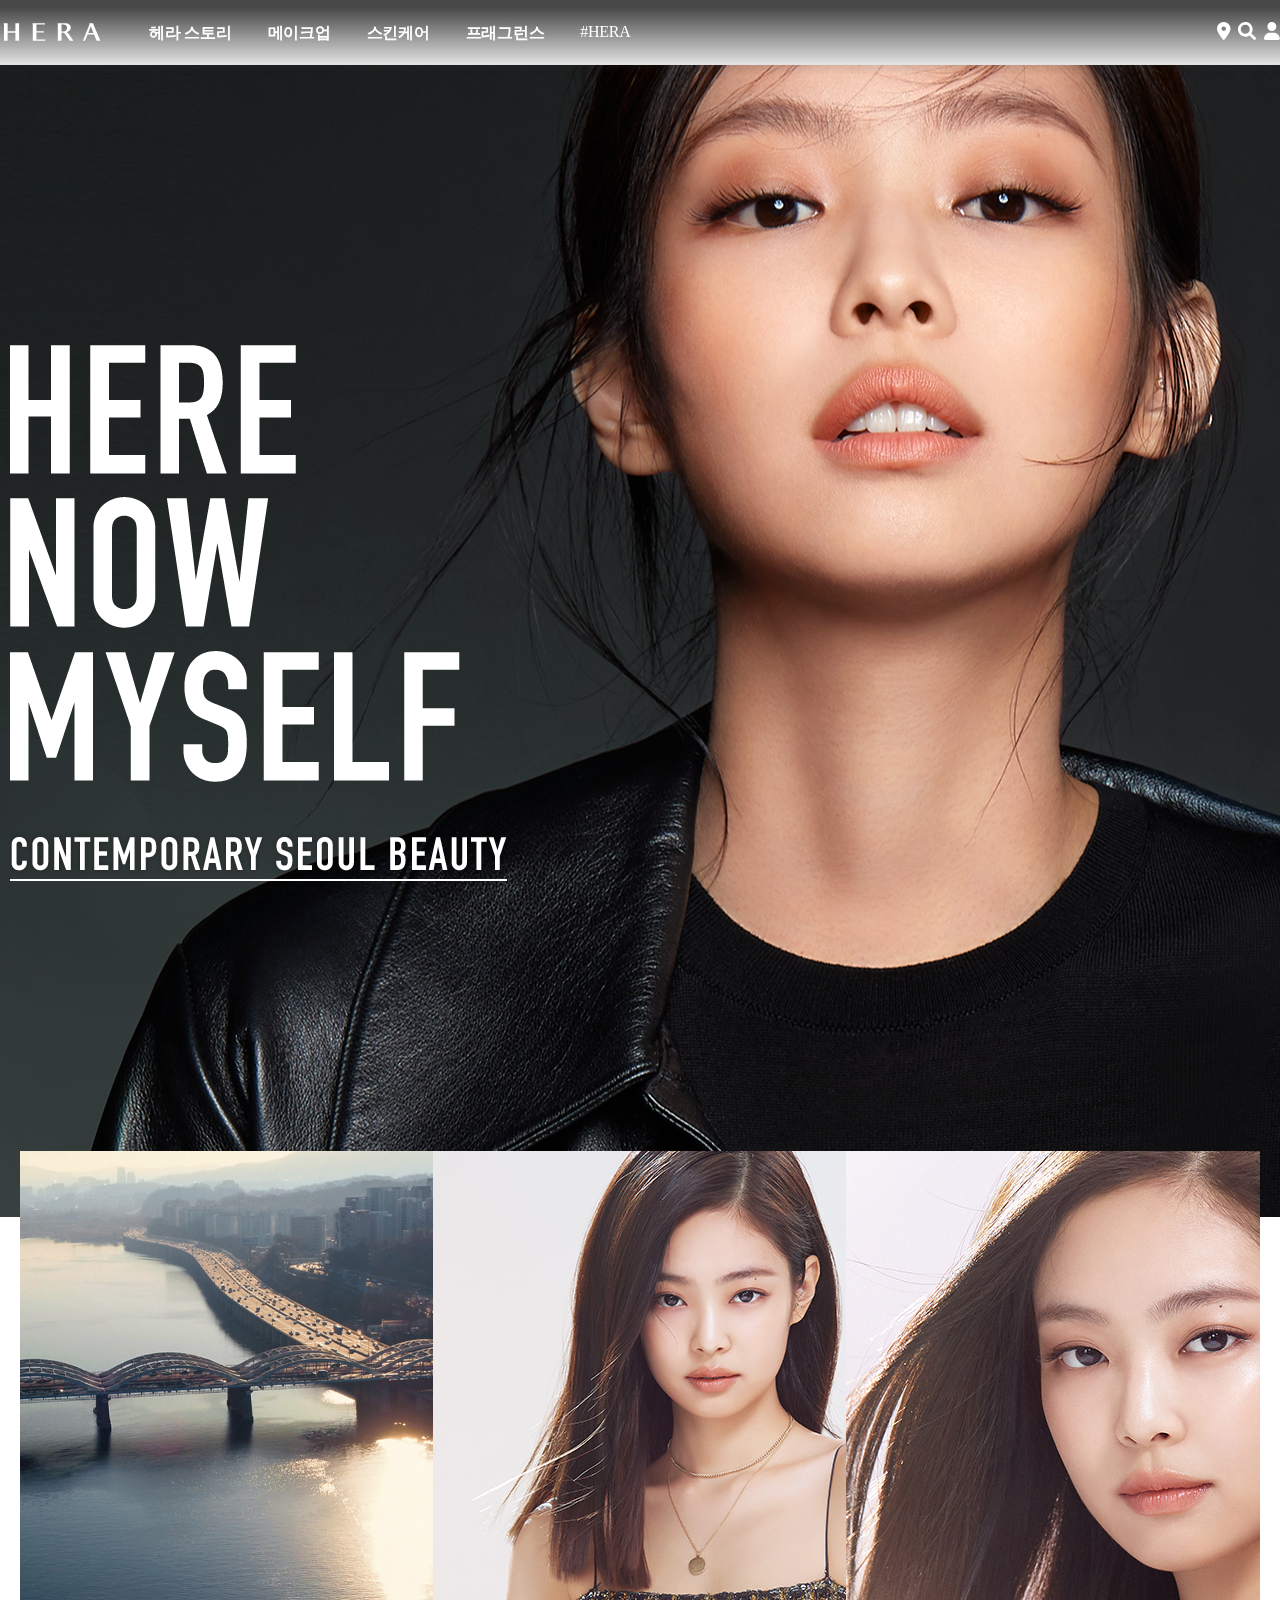
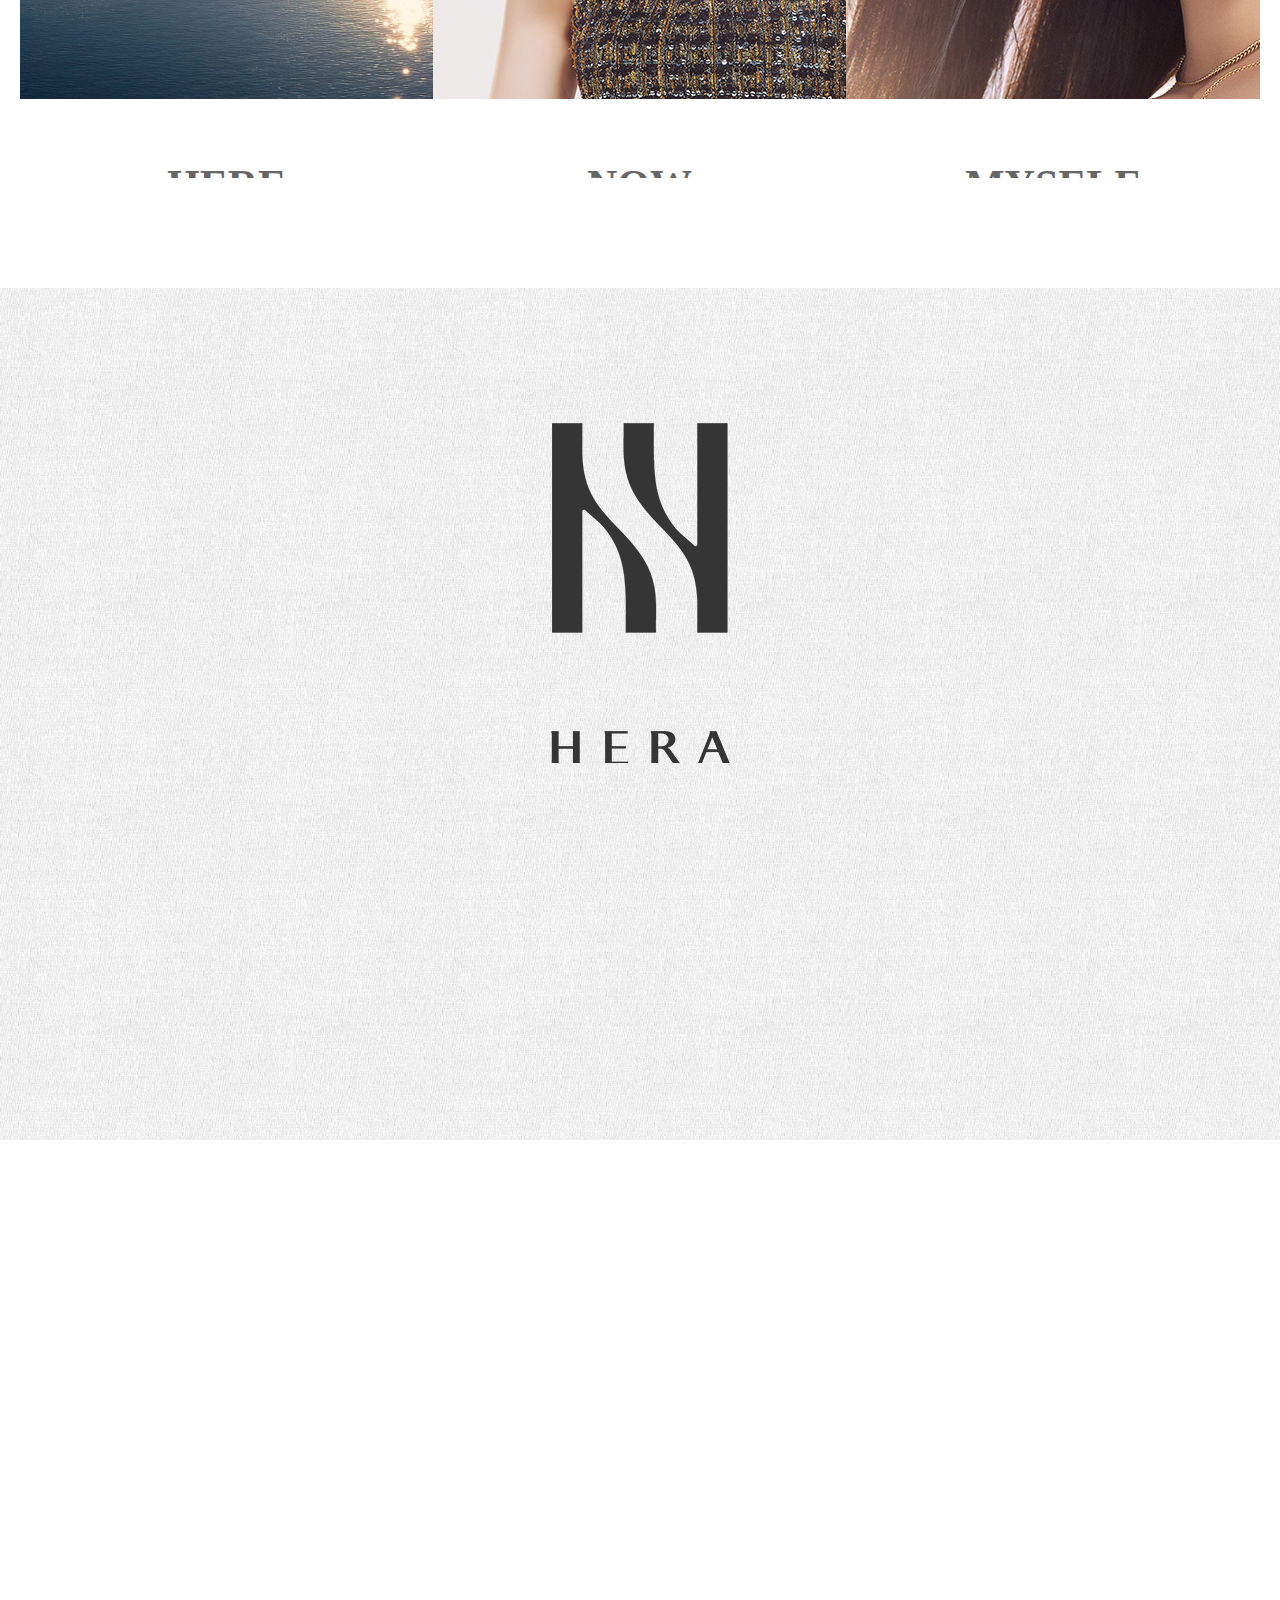
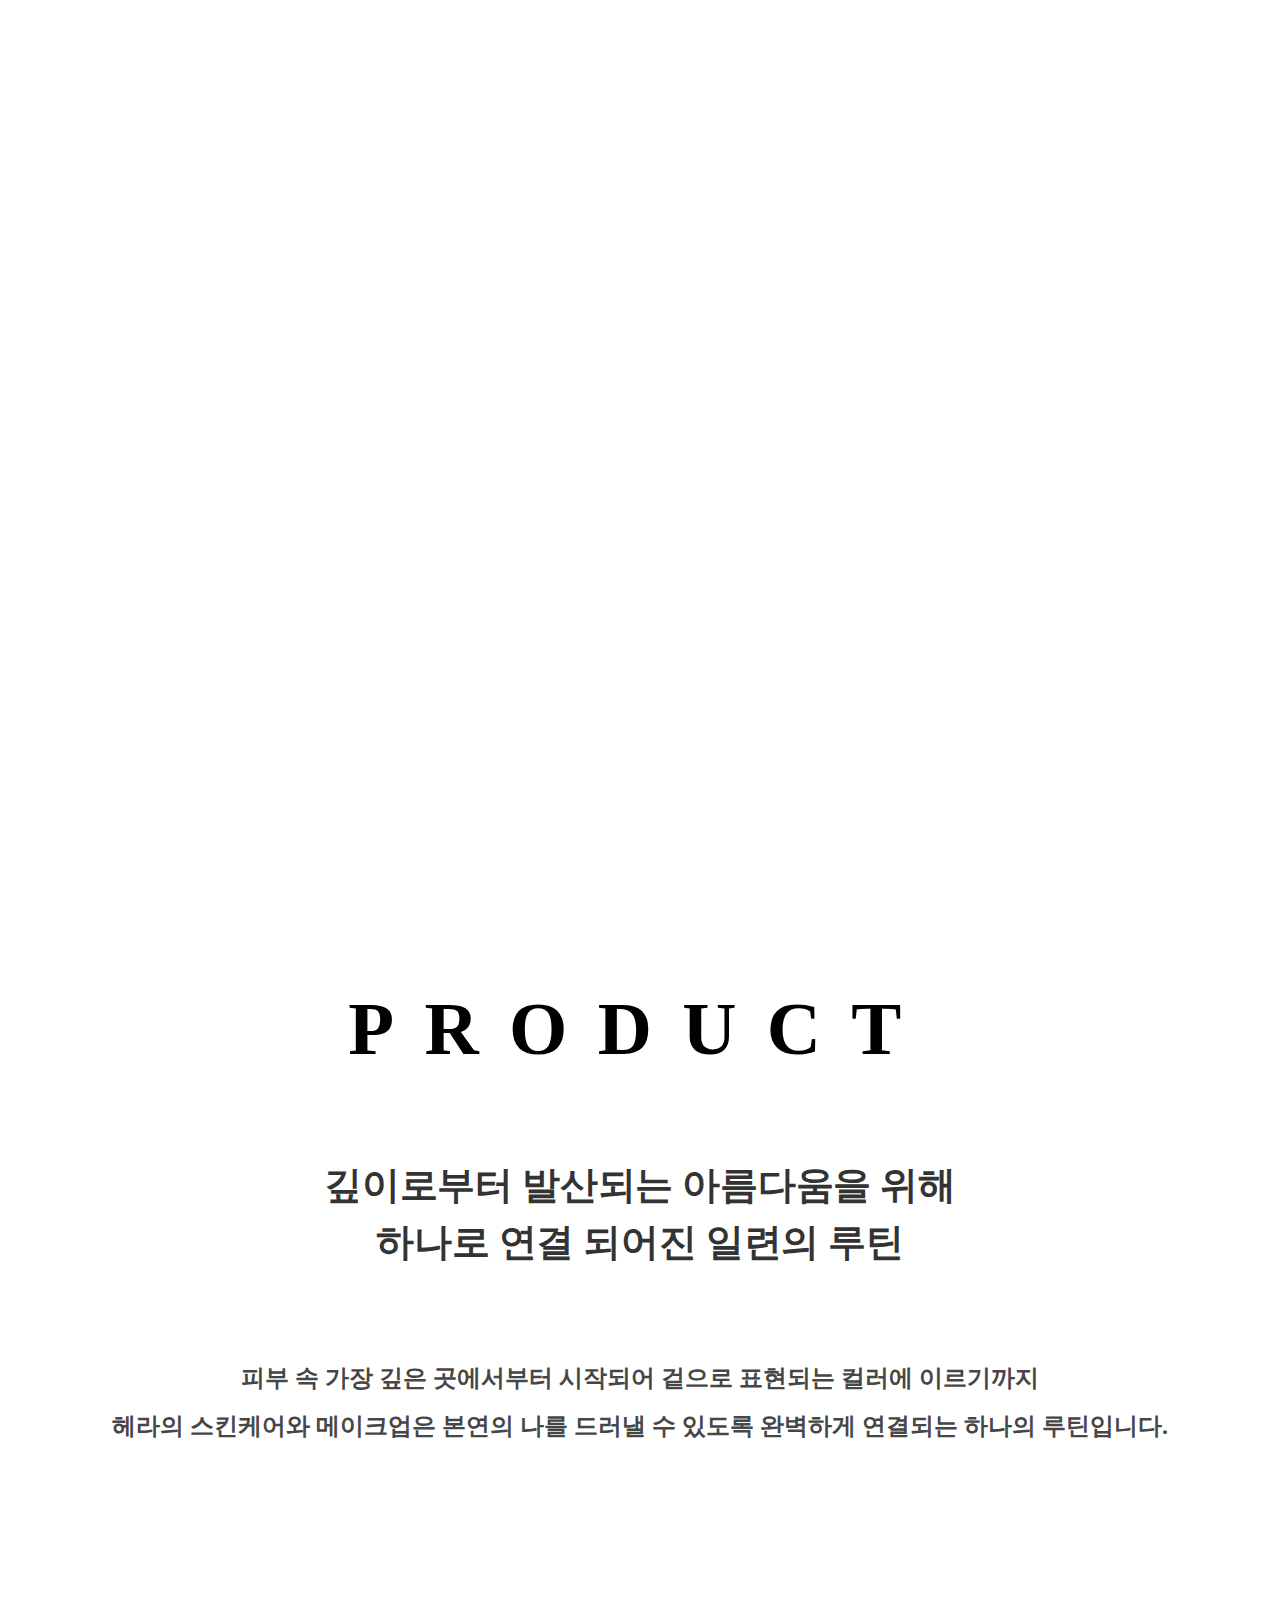
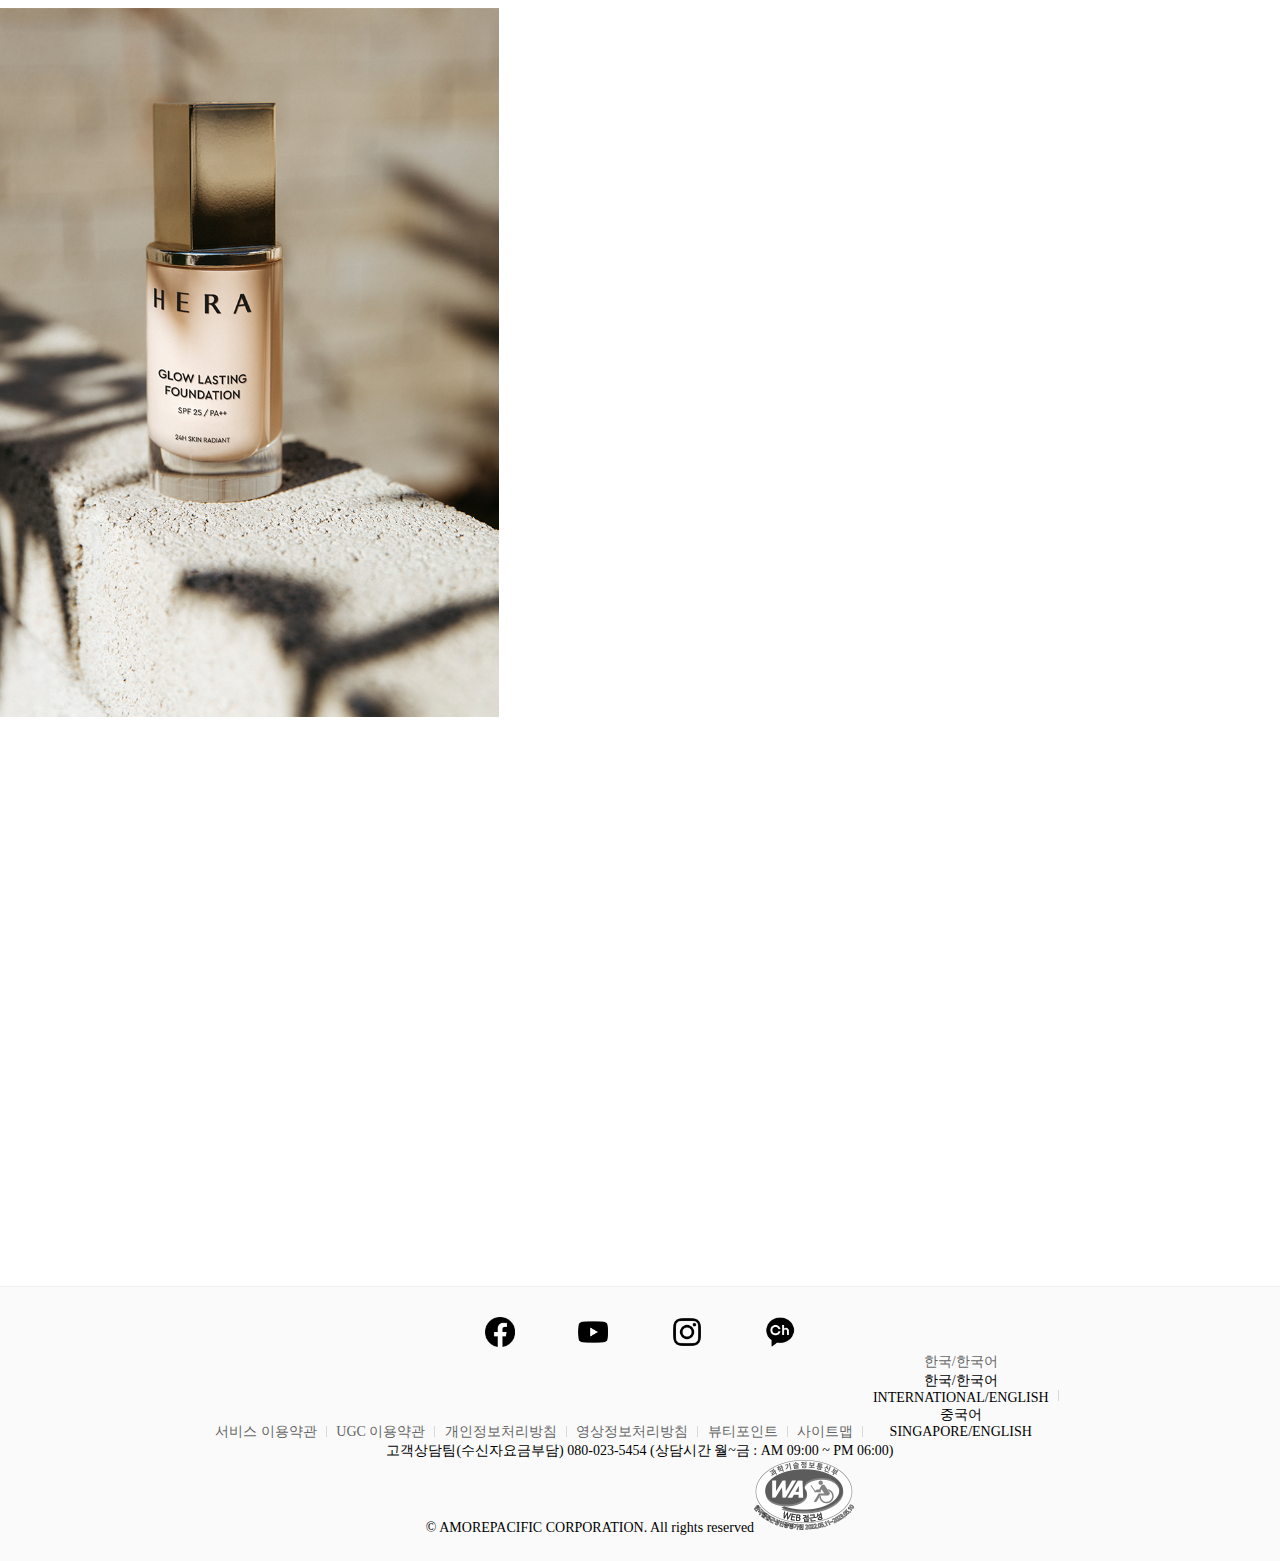
==== commit 4e632439: "move directory" ====
--- a/page/hera-brandstory.html
+++ b/page/hera-brandstory.html
@@ -11,7 +11,6 @@
   <link href="../css/style-pc.css" rel="stylesheet" media="screen and (min-width : 1024px)" />
   <link href="../css/style-m.css" rel="stylesheet" media="screen and (max-width : 1023.9px)" />
   <link rel="stylesheet" href="../fa/css/all.min.css" />
-
 
   <!-- 웹 폰트 -->
   <link href="//db.onlinewebfonts.com/c/f797b34c6bb4fdc383eaf58b6980ce02?family=entypo-fontello" rel="stylesheet"
@@ -288,7 +287,7 @@
           <div class="image-box">
             <div class="img1">Hera Glow Lasting Foundation</div>
             <div class="img2">
-              <video src="../img/sub/bp2.mp4" type="video/mp4"></video>
+              <video src="../img/sub/bp2.mp4"></video>
             </div>
             <div class="img3"></div>
             <div class="img4"></div>
--- a/css/style-pc.css
+++ b/css/style-pc.css
@@ -92,49 +92,46 @@
 #list > li > a {display: block; height: 100%; line-height: 64.5px; font-size: 18px; color: #fff;}
 
 /* footer */
-#footer {padding: 30px 0 25px; border-top: 1px solid #efefef; background-color: #fafafa;}
-#footer > .sns {padding: 0 186px; text-align: center; background-color: red;}
+#footer {padding: 30px 0 25px; border-top: 1px solid #efefef; background-color: #fafafa; font-size: 14px; font-family: 'Montserrat'; font-size: 14px;}
+#footer > .sns {padding: 0 186px; text-align: center;}
 #footer > .sns > div.content-box {}
-#footer > .sns > div.content-box > ul.sns-list {background-color: skyblue;}
+
+/* footer: sns-list */
+#footer > .sns > div.content-box > ul.sns-list {}
 #footer > .sns > div.content-box > ul.sns-list > li {margin: 0 30px; display: inline-block;}
 #footer > .sns > div.content-box > ul.sns-list > li > a {display: block; width: 30px; height: 30px;}
 #footer > .sns > div.content-box > ul.sns-list > li > a > img {width: 100%;}
 
-#footer > .sns  div.service-box {}
-#footer > .sns  div.service-box > ul.service-list {background-color: green;}
-#footer > .sns  div.service-box > ul.service-list > li {display: inline-block; margin-right: 6px; padding-right: 10px; position: relative;}
-#footer > .sns  div.service-box > ul.service-list > li::after {content: ''; position: absolute; top: 0; right: 0; width: 1px; height: 11px; margin: auto; bottom: 0; background-color: #d9d9d9;}
-
-#footer ul.service-list > li > a {color: #666; font-size: 13px;}
-#footer > .sns > div.content-box > div.service-box > ul.service-list > li > a {}
-
-
-#footer > .sns  div.service-box> div.service {background-color: plum;}
-
-
-
-
-#footer > .sns > ul.service-list {margin-top: 25px;}
-#footer > .sns > ul.service-list > li {display: inline-block; margin-right: 6px; padding-right: 10px; position: relative;}
-#footer > .sns > ul.service-list > li::after {content: ''; position: absolute; top: 0; right: 0; width: 1px; height: 11px; margin: auto; bottom: 0; background-color: #d9d9d9;}
-#footer > .sns > ul.service-list > li > a {color: #666; font-size: 13px;}
-#footer > .sns > ul.service-list > li:last-child {width: 286px; line-height: 1.5; position: relative; padding: 0 30px 0 95px; box-sizing: border-box; }
-#footer > .sns > ul.service-list > li:last-child::before {display: inline-block;
-content: 'LANGUAGE'; position: absolute; top: 50%; left: 5px; font-family: "NotoSansKR"; transform: translateY(-50%);}
-#footer > .sns > ul.service-list > li:last-child::after {content:'';     right: 5px; display: block;content: ''; position: absolute; top: 50%;  margin-top: -3px; width: 0; height: 0; border-left: 5px solid transparent;  border-right: 5px solid transparent;  border-top: 5px solid #333;} 
-#footer > .sns > ul.service-list > li > ul.lan-list {position: absolute; left: 0; top: auto; bottom: 0; margin-bottom: 30px; background-color: blue; width: 100%; border: 1px solid #333; box-shadow: 0 2px 2px rgb(0 0 0 / 15%); display: none;}
-#footer > .sns > ul.service-list > li > ul.lan-list > li + li {border-top: 1px solid #333;}
-#footer > .sns > ul.service-list > li > ul.lan-list > li > a {padding: 0 20px; font-size: 15px; display: block; width: 100%;line-height: 3; box-sizing: border-box; background-color: #fff;}
-#footer > .sns > ul.service-list > li > ul.lan-list > li.on > a {background-color: #333; color: #fff;}
-#footer > .sns > ul.service-list > li:last-child > a {}
-
-
-
-
-#footer > .sns > div.service {margin: 7px; font-size: 14px; color: #666;}
-#footer > .sns > p.copyright {font-size: 13px; font-weight: 500; color: #666; position: relative;  display: inline-block; margin-top: 10px;}
-#footer > .sns > p.copyright > a {max-width: 50px; margin-left: 20px; position: absolute; right: -60px; top: 50%; transform: translateY(-50%);}
-#footer > .sns > p.copyright > a > img {width: 100%;}
+/* footer: service-list */
+#footer > .sns  div.service-box {background-color: #fff;  display: inline-block;} 
+#footer ul.service-list {display: inline-block;}
+#footer ul.service-list > li {display: inline-block; margin-right: 6px; padding-right: 10px; position: relative;}
+#footer ul.service-list > li::after {content: ''; position: absolute; top: 0; right: 0; width: 1px; height: 11px; margin: auto; bottom: 0; background-color: #d9d9d9;}
+#footer ul.service-list > li > a {color: #666; line-height: 1.5;}
+
+
+
+#footer .footer-dropdown {display: inline-block; position: relative; margin-top: 25px;}
+#footer .footer-dropdown > button {width: 286px; border: 0 none; text-align: left; line-height: 1.5; position: relative; display: block; padding: 0 30px 0 95px; margin: 0; box-sizing: border-box; font-size: 14px; transition: all 0.2s; background-color: #fafafa;}
+#footer .footer-dropdown > button::before {display: inline-block; content: "LANGUAGE";
+position: absolute; top: 50%; left: 5px;font-family: 'Montserrat', 'NotoSans'; font-weight: 300; transform: translateY(-50%);}
+#footer .footer-dropdown > button::after {content: ''; display: block; position: absolute; right: 5px; top: 50%; margin-top: -3px; width: 0; height: 0; border-left: 5px solid transparent; border-right: 5px solid transparent; border-top: 5px solid #000;}
+
+#footer .footer-dropdown-option {position: absolute; left: 0; bottom: 100%; width: 100%; border: 1px solid #333; box-sizing: border-box; box-shadow: 0 2px 2px rgb(0 0 0 / 15%);  }
+#footer .footer-dropdown-option > li {background-color: #fff;}
+#footer .footer-dropdown-option > li.on {background-color: #333;}
+#footer .footer-dropdown-option > li > a {display: block;  font-weight: 300; padding: 0 20p; line-height: 3;  }
+#footer .footer-dropdown-option > li.on > a {font-weight: 400; color: #fff;}
+
+
+#footer > .sns > div.copyright {font-weight: 300; color: #666; font-size: 12px; position: relative;  margin-top: 10px; background-color: skyblue;}
+#footer > .sns  > div.copyright > div.service {width: 100%; margin: 7px 0; }
+#footer > .sns  > div.copyright > div.service > p {font-weight: 300;box-sizing: border-box; color: #666;}
+
+#footer > .sns  > div.copyright > div.small-box {overflow: hidden; display: inline-block;}
+#footer div.copyright > div.small-box > small {font-size: 12px; float: left;}
+#footer div.copyright > div.small-box  > a {max-width: 50px; margin-left: 20px; margin: 0 0  0 9px; display: inline-block;}
+#footer div.copyright > div.small-box  > a > img {width: 100%; float: left;}
 
 
 
@@ -295,10 +292,6 @@
 body.sub #main > section {}
 
 
-
-
-
-
 /* sub-page */
 #brand-main {background: url(../img/sub/br-img01.png) center center no-repeat;     position: relative; height: 90vw; max-height: 1605px; background-color: blue;}
 #brand-main > div.content-box {height: 1205px; max-width: 1280px; width: calc(100% - 20px); margin: 0 auto; padding: 0 10px;}
--- a/css/style-m.css
+++ b/css/style-m.css
@@ -45,7 +45,7 @@
 #header > div.content-box > #list > li > a.menu > span::before {content:''; width: 100%; height: 1px; background-color: #fff; position: absolute; left: 0; bottom: 8px;}
 
 /* #nav */
-#nav {position: fixed; right:100%; width: 100%; top: 0; height: 100vh; background-color: #fff; z-index: 1000; overflow: auto; font-size: 15px; box-sizing: border-box;  transition: right 0.3s; font-family: 'Monsetrrat'; }
+#nav {position: fixed; right:0; width: 100%; top: 0; height: 100vh; background-color: #fff; z-index: 1000; overflow: auto; font-size: 15px; box-sizing: border-box;  transition: right 0.3s; font-family: 'Monsetrrat'; }
 #nav > div.header {border-bottom: 1px solid #d9d9d9;  padding: 0 20px;}
 #nav > div.header > div.content-box {height: 100%; margin: 0 auto;  position: relative; box-sizing: border-box;}
 #nav > div.header > div.content-box > h1 {height: 100%;}
@@ -53,14 +53,14 @@
 #nav > div.header > div.content-box > h1 > a > svg{width: 115px; height: 16px;}
 
 
-#nav > div.header > div.content-box > #list {position: absolute; right: 0; top: 50%; transform: translateY(-50%); background-color: red;}
-#nav > div.header > div.content-box > #list > li {float: left;}
-#nav > div.header > div.content-box > #list > li + li {margin-left: 14px;}
-#nav > div.header > div.content-box > #list > li > a {display: block; position: relative;}
-#nav > div.header > div.content-box > #list > li > a > span {display: inline-block; width: 17px; height: 22px; background: url(../img/store.png) center center no-repeat; background-size: 17px auto; line-height: 10px; position: relative; top: 1px;}
-#nav > div.header > div.content-box > #list > li > a > i {font-size: 24px;}
-#nav > div.header > div.content-box > #list > li > a.menu {background-color: green;}
-#nav > div.header > div.content-box > #list > li > a.menu
+#nav > div.header > div.content-box > #list-mobile {position: absolute; right: 0; top: 50%; transform: translateY(-50%);}
+#nav > div.header > div.content-box > #list-mobile > li {float: left;}
+#nav > div.header > div.content-box > #list-mobile > li + li {margin-left: 14px;}
+#nav > div.header > div.content-box > #list-mobile > li > a {display: block; position: relative;}
+#nav > div.header > div.content-box > #list-mobile > li > a > span {display: inline-block; width: 17px; height: 22px; background: url(../img/store.png) center center no-repeat; background-size: 17px auto; line-height: 10px; position: relative; top: 1px;}
+#nav > div.header > div.content-box > #list-mobile > li > a > i {font-size: 24px;}
+#nav > div.header > div.content-box > #list-mobile > li > a.menu {background-color: green;}
+#nav > div.header > div.content-box > #list-mobile > li > a.menu
 /* #nav */
 #nav > ul {padding: 12px 0 0;}
 #nav > ul > li {} 
@@ -104,7 +104,7 @@
 #nav > ul > li > div.box > div.nav-box > ul:not(:first-child) {padding: 0 0 15px;}
 #nav > ul > li > div.box > div.nav-box > ul > li {box-sizing: border-box; }
 #nav > ul > li > div.box > div.nav-box > ul > li:not(:last-child) { border-bottom:1px solid #e5e5e5;}
-#nav > ul > li > div.box > div.nav-box > ul > li > a {display: block; padding: 13px 10px; font-size: 16px; color: #333; font-weight: 800; position: relative; border-bottom:1px solid #e5e5e5;}
+#nav > ul > li > div.box > div.nav-box > ul > li > a {display: block; padding: 13px 10px; font-size: 16px; color: #333; font-weight: 600; position: relative; border-bottom:1px solid #e5e5e5; letter-spacing: -0.25px;}
 #nav > ul > li > div.box > div.nav-box > ul > li > a::after {content:''; position: absolute; top: 50%; transform: translateY(-50%) rotate(90deg); right: 0px; width: 14px; grid-template: 0; margin: auto; border: 1px solid#333;}
 #nav > ul > li > div.box > div.nav-box > ul > li > a::before {content: ''; position: absolute; top: 50%; transform: translateY(-50%); right: 0px; width: 14px; height: 0; margin: auto; border: 1px solid #333;}
 #nav > ul > li > div.box > div.nav-box > ul > li > ul.list {padding: 15px 0;}
@@ -123,43 +123,40 @@
 #footer > .sns > div.content-box > ul.sns-list > li > a {display: block; width: 24px; height: 24px;}
 #footer > .sns > div.content-box > ul.sns-list > li > a > img {width: 100%;}
 
-#footer > .sns > p.copyright {font-size: 13px; font-weight: 400;}
-#footer > .sns > p.copyright > strong {background-color: green; font-weight: 700; font-size: 11px;}
-
-
-/* 
-#footer > .sns > p.copyright {font-size: 13px; font-weight: 500; color: #666; position: relative;  display: inline-block; margin-top: 10px;}
-#footer > .sns > p.copyright > a {max-width: 50px; margin-left: 20px; position: absolute; right: -60px; top: 50%; transform: translateY(-50%);}
-#footer > .sns > p.copyright > a > img {width: 100%;} */
-
-#footer > .sns > div.service-box {padding: 15px 23px 20px; background-color: skyblue;}
-
-
-
-
-#footer > .sns  ul.service-list {background-color: red; text-align: left;}
-#footer > .sns  ul.service-list > li {display: inline-block; margin-right: 6px; padding-right: 10px; position: relative;}
-#footer > .sns  ul.service-list > li::after {content: ''; position: absolute; top: 0; right: 0; width: 1px; height: 11px; margin: auto; bottom: 0; background-color: #d9d9d9;}
-#footer > .sns  ul.service-list > li > a {color: #666; font-size: 12px; letter-spacing: -0.25px;}
-#footer > .sns  ul.service-list > li:last-child {width: 286px; line-height: 1.5; position: relative; padding: 0 30px 0 95px; box-sizing: border-box; }
-#footer > .sns  ul.service-list > li:last-child::before {    display: inline-block;
-content: 'LANGUAGE'; position: absolute; top: 50%; left: 5px; font-family: "Montserrat"; transform: translateY(-50%);}
-#footer > .sns  ul.service-list > li:last-child::after {content:'';     right: 5px; display: block;content: ''; position: absolute; top: 50%;  margin-top: -3px; width: 0; height: 0; border-left: 5px solid transparent;  border-right: 5px solid transparent;  border-top: 5px solid #333;} 
-#footer > .sns  ul.service-list > li > ul.lan-list {position: absolute; left: 0; top: auto; bottom: 0; margin-bottom: 30px; background-color: blue; width: 100%; border: 1px solid #333; box-shadow: 0 2px 2px rgb(0 0 0 / 15%); display: none;}
-#footer > .sns  ul.service-list > li > ul.lan-list > li + li {border-top: 1px solid #333;}
-#footer > .sns  ul.service-list > li > ul.lan-list > li > a {padding: 0 20px; font-size: 15px; display: block; width: 100%;line-height: 3; box-sizing: border-box; background-color: #fff;}
-#footer > .sns  ul.service-list > li > ul.lan-list > li.on > a {background-color: #333; color: #fff;}
-#footer > .sns  ul.service-list > li:last-child > a {}
-
-#footer > .sns  div.service {margin-top: 7px; font-size: 12px; color: #666; letter-spacing: -0.25px; background-color: green; text-align: left;}
-#footer > .sns  div.service::after {content:''; display: block; clear: both;}
-#footer > .sns  div.service > p {float: left; line-height: 1.5;}
-#footer > .sns  div.service > a  {float: right; display: block; max-width: 50px; }
-#footer > .sns  div.footer-dropdown {margin-top: 30px;}
-#footer > .sns  div.footer-dropdown > button {    display: flex; align-items: center; position: relative; height: 47px;width: 100%; box-sizing: border-box;
-border: 1px solid #d8d8d8; color: #444; font-weight: 400; font-size: 1.3rem;
-padding: 0 17px;}
-#footer > .sns  div.footer-dropdown > button >span {color: #444; font-size: 13px; font-weight: 400;}
+/* footer: footer-quick-box */
+#footer  div.footer-quick-box {width: 100%;}
+#footer  div.footer-quick-box > div.small-box {display: flex; justify-content: space-between; padding: 0 23px; box-sizing: border-box;}
+#footer  div.footer-quick-box > div.small-box > p {font-family: 'NotoSans'; position: relative;  height: 50px; box-sizing: border-box; font-size: 12px; font-weight: 400; line-height: 50px; color: #1c1c1c;}
+#footer  div.footer-quick-box > div.small-box > button {}
+#footer  div.footer-quick-box > div.small-box > button > span {position: absolute; height: 1px; width: 1px; overflow: hidden; clip: rect(1px, 1px, 1px, 1px);}
+
+/* footer: more-footer */
+#footer .more-footer {padding: 15px 23px 20px; box-sizing: border-box;}
+#footer .more-footer > div.footer-inner {}
+#footer .more-footer .service-list {text-align: left; margin-bottom: 18px;}
+#footer .more-footer .service-list > li {display: inline-block; margin-right: 6px; padding-right: 10px; position: relative;}
+#footer .more-footer .service-list > li > a {font-size: 12px; color: 1c1c1c; letter-spacing: -0.25px;}
+
+#footer .more-footer div.service {position: relative; text-align: left;}
+#footer .more-footer div.service > p {font-size: 12px; line-height: 1.8; letter-spacing: -0.25px;}
+#footer .more-footer div.service > a {position: absolute; right: 0; top: 50%; transform: translateY(-50%); max-width: 50px; margin: 0 0 0 9px;}
+
+#footer .footer-dropdown {position: relative; margin-top: 30px;}
+#footer .footer-dropdown > button {position: relative;  width: 100%; height: 47px; padding: 0 17px; box-sizing: border-box; text-align: left; border: 1px solid #d8d8d8; }
+#footer .footer-dropdown > button::before {content: '';display: block; position: absolute; right: 16px; top: 50%; transform: translateY(-50%); width: 11px; height: 1px; background-color: #707070;}
+#footer .footer-dropdown > button::after {content: ''; display: block;position: absolute; right: 21px; top: 50%; transform: translateY(-50%); height: 11px; width: 1px; background-color: #707070; transition: transform .25s;}
+#footer .footer-dropdown > button.on::after {    transform: rotate(90deg) translateX(-5px);
+}
+#footer .footer-dropdown > button > span {font-size: 13px; font-weight: 700; color: #444;}
+
+#footer .footer-dropdown-option {width: 100%; border: 1px solid #333; box-sizing: border-box; box-shadow: 0 2px 2px rgb(0 0 0 / 15%); overflow: hidden; max-height: 0; transition: max-height 0.3s;}
+#footer .footer-dropdown-option.on {max-height: 500px;}
+#footer .footer-dropdown-option > li {background-color: #fff; text-align: left;}
+#footer .footer-dropdown-option > li + li {    border-top: 1px solid #d9d9d9;}
+#footer .footer-dropdown-option > li.on {background-color: #333;}
+#footer .footer-dropdown-option > li > a {display: block; padding: 0 20px;  font-size: 13px; font-weight: 300; line-height: 3;}
+#footer .footer-dropdown-option > li.on > a {font-weight: 400; color: #fff;}
+
 
 /* main */
 #main {width: 100%;}
@@ -235,7 +232,7 @@
 #main-visual ul.indicator > li.on > a {width: 32px; transition: all 0.5s;}
 
 /* main-visual: controller */
-#main-visual p.control {z-index: 10000; background-color: red;} 
+#main-visual p.control {z-index: 10000;} 
 #main-visual p.control > a { position: absolute; top: 50%; transform: translate(0, -50%); width: 15px; height: 62px; display: block;  text-indent: -999px; overflow: hidden; padding: 10px;}
 #main-visual p.control > a.prev::before,
 #main-visual p.control > a.next::after
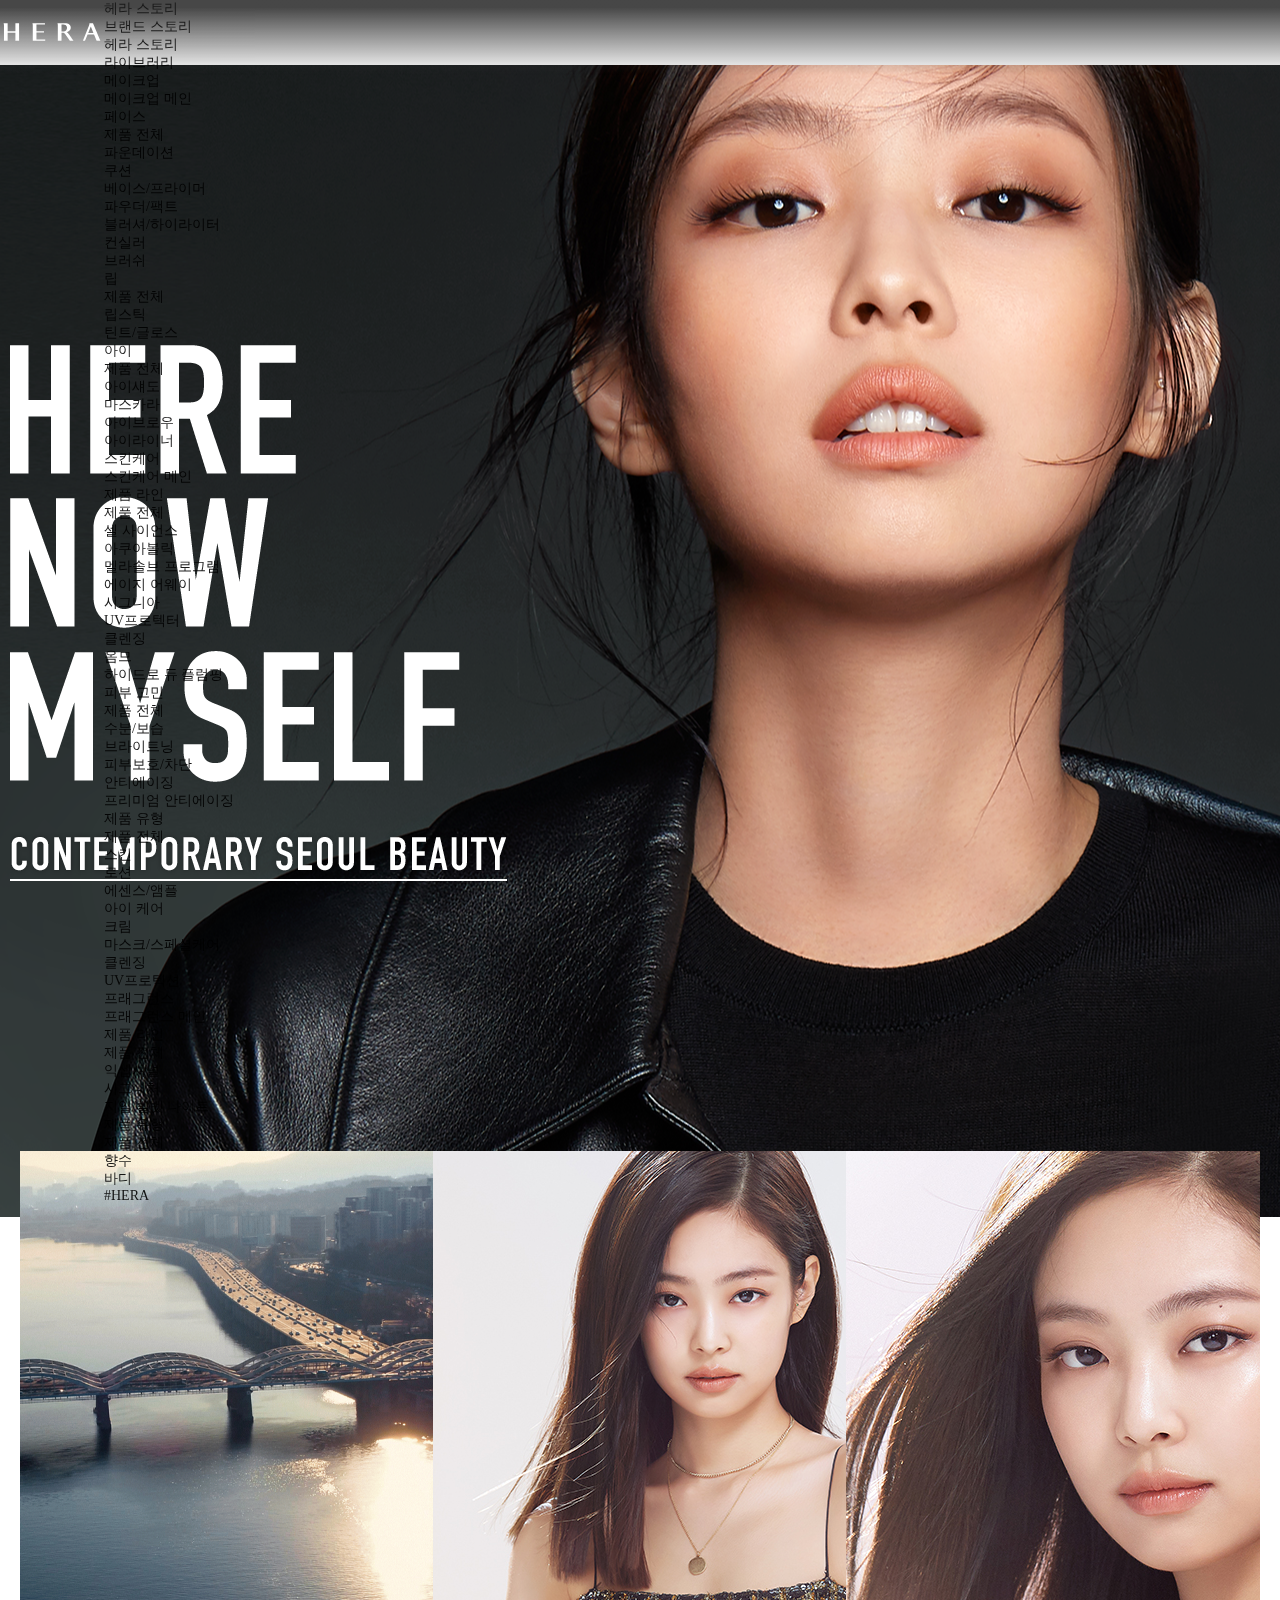
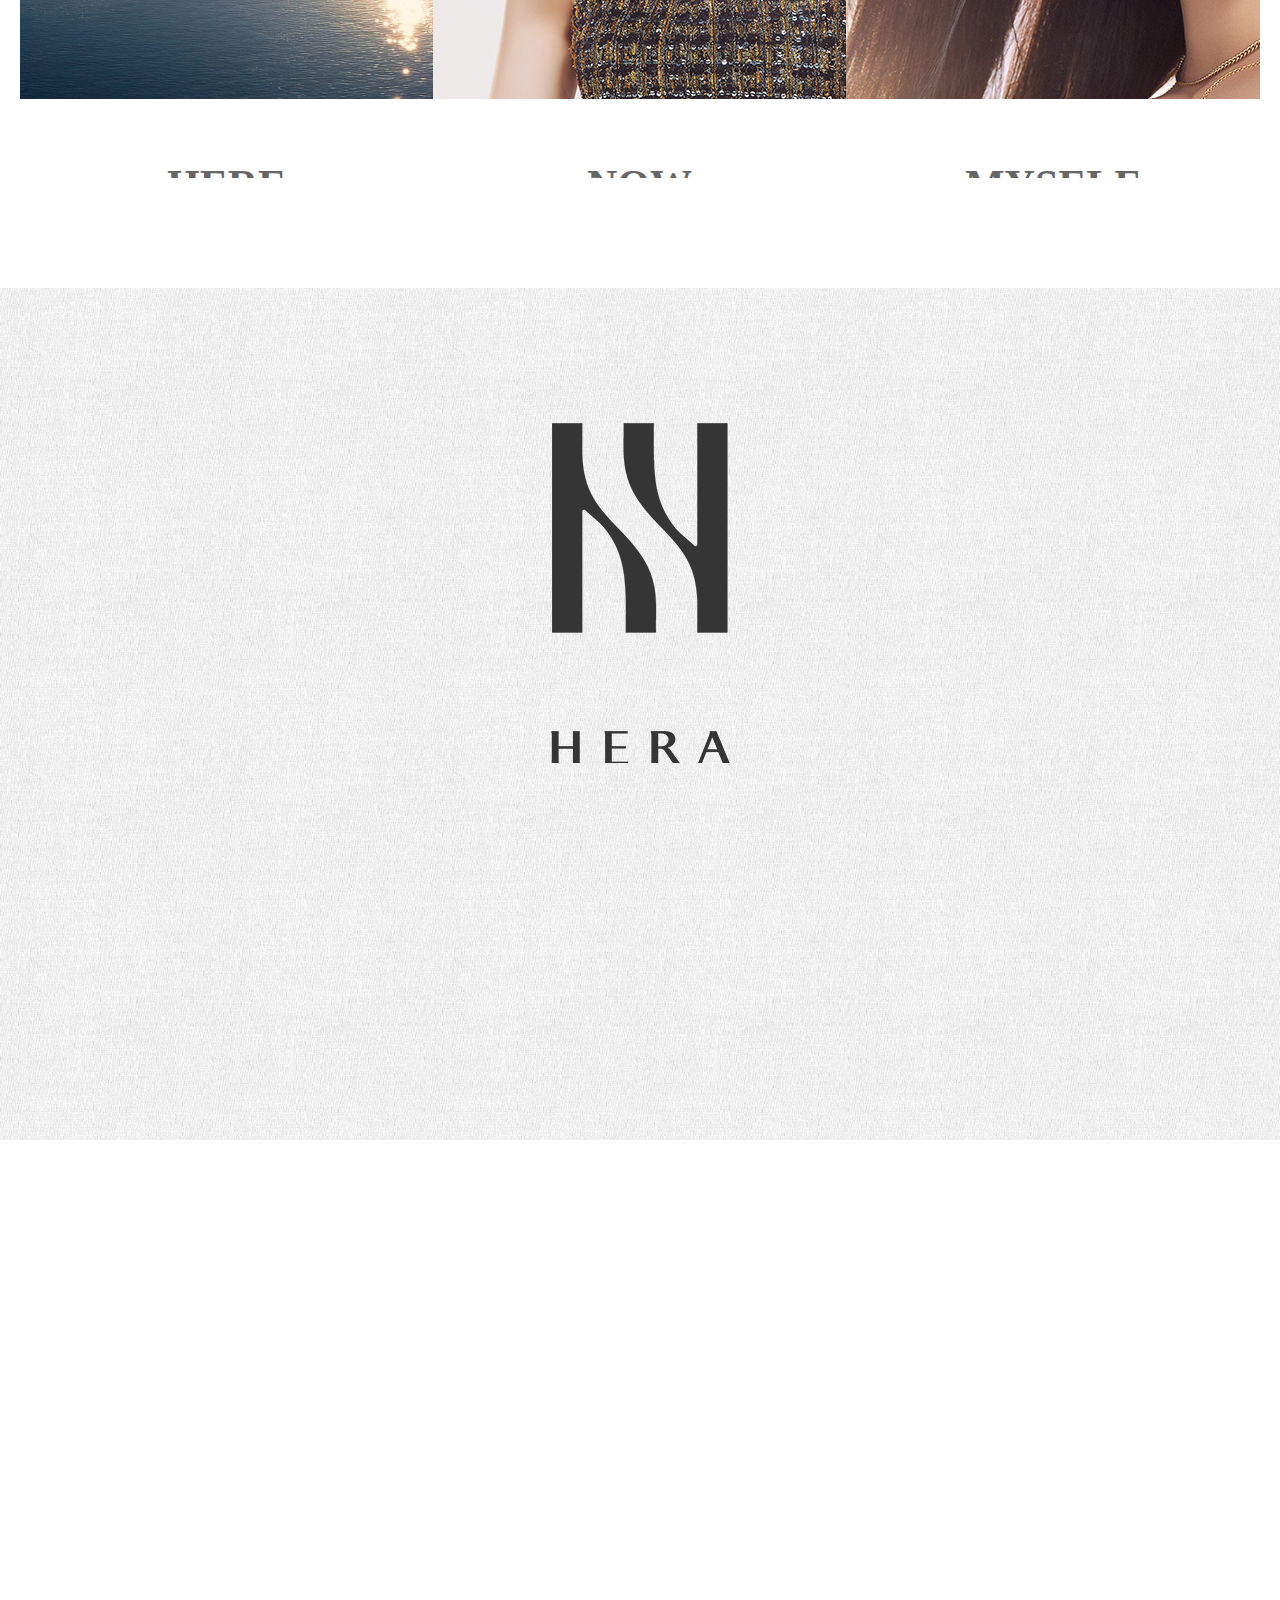
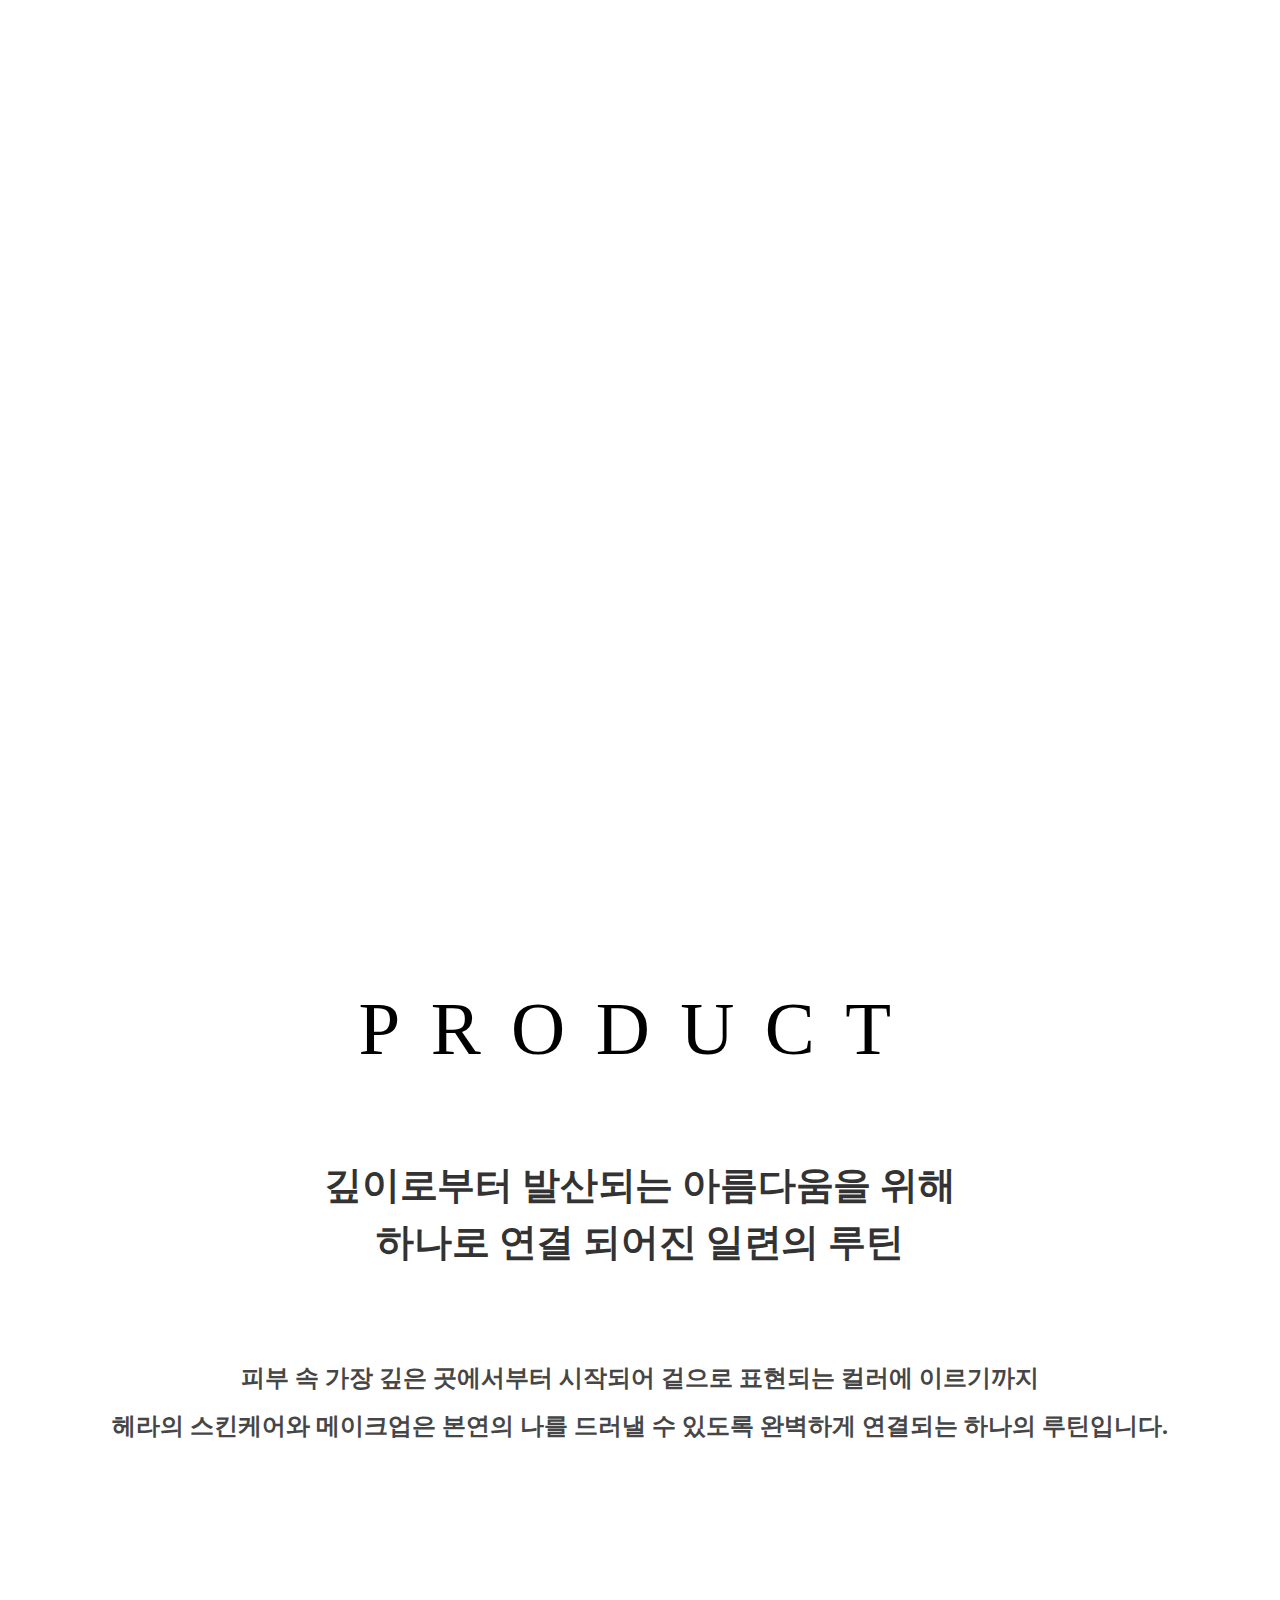
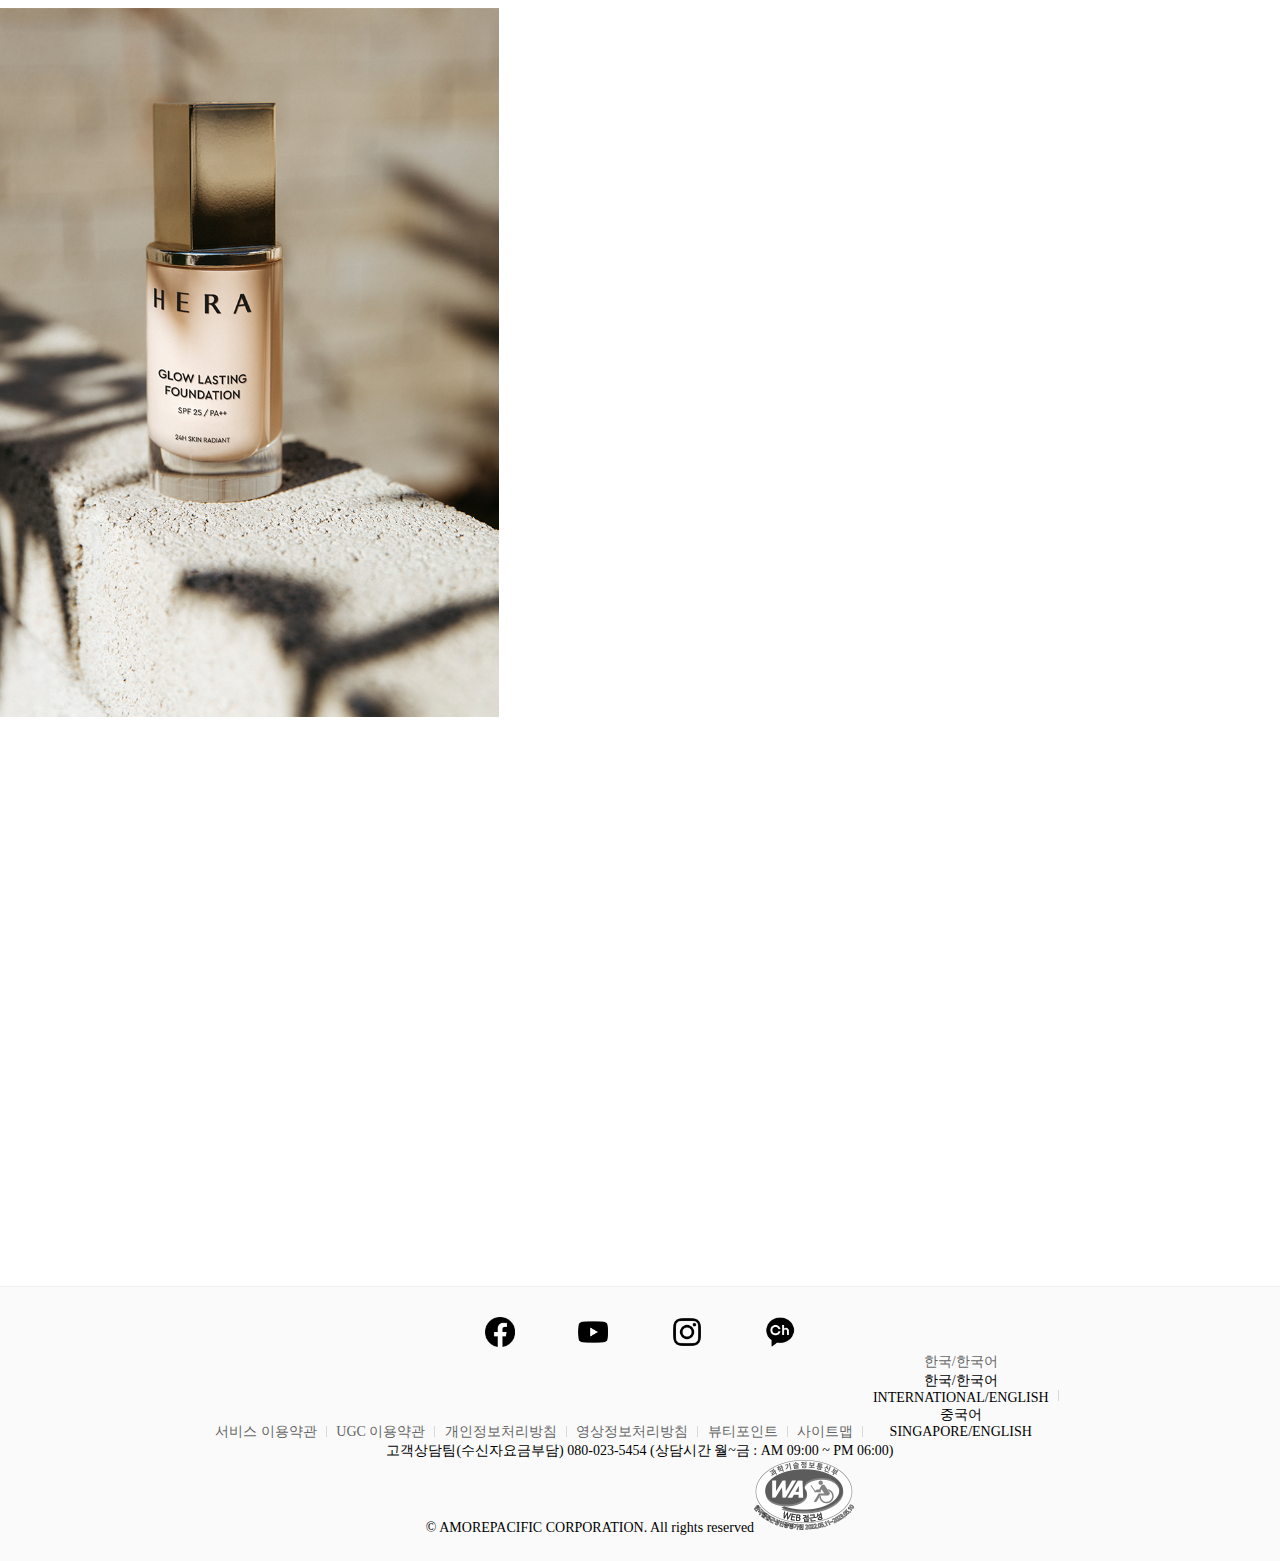
==== commit a9235582: "navigation 최종 수정" ====
--- a/page/hera-brandstory.html
+++ b/page/hera-brandstory.html
@@ -8,20 +8,20 @@
   <meta name="apple-mobile-web-app-title" content="Hera" />
   <title>brandstory | Hera</title>
   <meta name="description" content="Hera brandstory" />
+
+  
   <link href="../css/style-pc.css" rel="stylesheet" media="screen and (min-width : 1024px)" />
   <link href="../css/style-m.css" rel="stylesheet" media="screen and (max-width : 1023.9px)" />
-  <link rel="stylesheet" href="../fa/css/all.min.css" />
+  <link rel="stylesheet" href="./fa/css/all.min.css" />
 
   <!-- 웹 폰트 -->
-  <link href="//db.onlinewebfonts.com/c/f797b34c6bb4fdc383eaf58b6980ce02?family=entypo-fontello" rel="stylesheet"
-    type="text/css" />
+
 
   <!-- js -->
-  <script src="../js/all.min.js"></script>
+  <script src="./js/all.min.js"></script>
   <script src="https://kit.fontawesome.com/882832d0ff.js" crossorigin="anonymous"></script>
-  <script src="../js/jquery-3.6.0.min.js"></script>
-  <script src="../js/hera-common.js"></script>
-  <script src="../js/hera-brand.js"></script>
+  <script src="./js/jquery-3.6.0.min.js"></script>
+
 </head>
 
 <body class="sub brand-story">
--- a/css/style-pc.css
+++ b/css/style-pc.css
@@ -11,8 +11,10 @@
 address, em, i, cite {font-style: normal;}
 table {border-collapse: collapse;}
 table caption {overflow: hidden; width: 0; height: 0;}
-i[class^="fa"] {position: relative; display: inline-block; vertical-align: middle;}
-i[class^="fa"] span {position: absolute; left: -9999px;}
+i[class^="fa"] ,
+i[class^="xi"] {position: relative; display: inline-block; vertical-align: middle;}
+i[class^="fa"] span ,
+i[class^="xi"] span {position: absolute; left: -9999px;}
 .ir-hidden {position: absolute; left: -9999px;}
 .tablet,
 .mobile-tablet,
@@ -27,7 +29,7 @@
 #skip-nav:focus {top: 0;}
 
 /* header */
-#header {width: 100%; height: 150px; position: fixed; left: 0; top: 0; background:linear-gradient(#333 5%, rgba(51,51,51,0) 50%); border-bottom:0;opacity: 0.9; z-index: 100000; } 
+#header {width: 100%; height: 150px; position: fixed; left: 0; top: 0; background:linear-gradient(#333 5%, rgba(51,51,51,0) 50%); border-bottom:0;opacity: 0.9;  z-index: 100000;} 
 #header.open {background: #333; opacity: 1; height: 64.5px;}
 #header > div.content-box {width: 1280px; height: 100%; margin: 0 auto;  position: relative; box-sizing: border-box;}
 #header > div.content-box::after {display: block; clear: both; content: '';}
@@ -36,60 +38,65 @@
 #header > div.content-box > h1 > a {width: 100%; display: block;}
 #header > div.content-box > h1 > a > svg{width: 104px; height: 18px; filter: invert(100%) sepia(71%) saturate(0%) hue-rotate(123deg) brightness(116%) contrast(100%);}
 
-#nav { z-index: 100000; height: 100%;}
-#nav > ul {overflow: hidden; margin-left: 36px;}
-#nav > ul > li {float: left;}
-#nav > ul > li + li {margin-left: 18px;}
-#nav > ul > li > a {display: block; font-size: 16px; letter-spacing: -0.25px; text-align: center; padding: 23px 9px 19px 9px; z-index: 30; height: 100%; font-weight: 600; width: 100%; color: #fff; box-sizing: border-box;}
-#nav > ul > li:last-child > a {font-weight: 400;}
-#nav > ul > li > div.box {display: none; box-sizing: border-box;  width: 100%; padding: 40px 86px 50px; min-height: 300px; background:#fafafa; position: absolute; left: 0; top: 100%;}
-#nav > ul > li.on > div.box {display: block;}
-#nav > ul > li > div.box::after,
-#nav > ul > li > div.box::before {content:''; content:""; position:absolute; top:0px; left:100%; width:calc( 100vw - 100% ); height:100%; background:#fafafa; }
-#nav > ul > li > div.box::after {left:auto; right:100%;}
-
-#nav > ul > li > div.box > div.nav-box  {float: left; width: 76.35379%;}
-#nav > ul > li > div.box > div.figure {float: right; width: 23.64621%;}
-
-
-#nav > ul > li > div.box > div.nav-box > p {margin-bottom: 27px;}
-#nav > ul > li > div.box > div.nav-box > p > a {font-size: 16px; line-height: 2; display: block; position: relative; display: inline-block; font-weight: 700; color: #333; letter-spacing: -0.25px;  }
-#nav > ul > li > div.box > div.nav-box > p > a::before {content: ''; width: 100%;height: 1px; position: absolute;left: 0;bottom: 0; background-color: transparent;-webkit-transition: all .4s cubic-bezier(0.39, 0.575, 0.565, 1);
+/* #gnb */
+#gnb { z-index: 100000;}
+#gnb > ul {margin-left: 36px;}
+#gnb > ul > li {float: left;}
+#gnb > ul > li + li {margin-left: 18px;}
+#gnb > ul > li > a {display: block; font-size: 15px; letter-spacing: -0.25px; text-align: center; padding: 23px 9px 19px 9px; z-index: 30; height: 100%; font-weight: 600; width: 100%; color: #fff; box-sizing: border-box; position: relative;}
+#gnb > ul > li.open > a{}
+#gnb > ul > li > a:hover::after { display: block;content:''; width: 100%; height: 2px; position: absolute; left: 0; bottom: 0; background-color: #333;}
+#gnb > ul > li.on > a {color: #669900; font-weight: 700;}
+
+/* #gnb > div.box */
+#gnb div.box { display: none; position: absolute; left: 0; top: 64.5px; width: 100%;  color: #ffffff; color: #999999; font-size: 13px; overflow: hidden; background-color: #fff; min-height: 300px;    padding: 40px 86px 50px 86px;}
+#gnb > ul > li.open div.box{display: block;}
+#gnb div.box::after,
+#gnb div.box::before {content:''; content:""; position:absolute; top:0px; left:100%; width:calc( 100vw - 100% ); height:100%; background:#fafafa;}
+#gnb div.box::after {left:auto; right:100%;}
+
+#gnb div.box > div.nav-box  {float: left; width: 76.35379%;}
+#gnb div.box > div.figure {float: right; width: 23.64621%;}
+
+/* #gnb > div.nav-box */
+#gnb div.nav-box > p {margin-bottom: 27px;}
+#gnb div.nav-box > p > a {font-size: 16px; line-height: 2; display: block; position: relative; display: inline-block; font-weight: 700; color: #333; letter-spacing: -0.25px;}
+#gnb div.nav-box > p > a::before {content: ''; width: 100%;height: 1px; position: absolute;left: 0;bottom: 0; background-color: transparent;-webkit-transition: all .4s cubic-bezier(0.39, 0.575, 0.565, 1);
 -moz-transition: all .4s cubic-bezier(0.39, 0.575, 0.565, 1);
 -ms-transition: all .4s cubic-bezier(0.39, 0.575, 0.565, 1);
 -o-transition: all .4s cubic-bezier(0.39, 0.575, 0.565, 1); 
 transition: all .4s cubic-bezier(0.39, 0.575, 0.565, 1);}
 
-#nav > ul > li > div.box > div.nav-box > p:hover > a::before {width: 100%; background-color: #666;}
-#nav > ul > li > div.box > div.nav-box > p > a::after {content: "\f054";font-style: normal;font-weight: normal; font-family: "Font Awesome 5 Free";margin-left: 8px;color: #333;font-weight: bold;font-size: 1rem}
-#nav > ul > li > div.box > div.nav-box > ul {margin-top: -6px;
-}
-#nav > ul > li > div.box > div.nav-box >  ul::after {content:''; display: block; clear: both;}
-
-
-#nav > ul > li > div.box > div.nav-box > ul > li {float: left; width: 33.33%;}
-#nav > ul > li > div.box > div.nav-box > ul > li > a {display: block; max-width: calc((850px/3) - 95px - 20px); padding-bottom: 8px; color: #333; font-weight: 700; font-size: 16px; position: relative; letter-spacing: -0.25px;}
-#nav > ul > li > div.box > div.nav-box > ul > li > a::before {content:''; width: 100%; height: 1px; position: absolute; left: 0; bottom: -1px; background-color: #e5e5e5; }
-#nav > ul > li > div.box > div.nav-box > ul > li > a::after {content:''; width: 0%; height: 1px; position: absolute; left: 0; bottom: -1px; background: transparent; -webkit-transform: translateZ(0%);transform: translateZ(0%);-webkit-transition: all .4s cubic-bezier(0.39, 0.575, 0.565, 1);}
-#nav > ul > li > div.box > div.nav-box > ul > li:hover > a::after {width: 100%; background-color: #666;} 
-
-#nav > ul > li > div.box > div.nav-box > ul > li > ul.list {}
-#nav > ul > li > div.box > div.nav-box > ul > li > ul.list > li {}
-#nav > ul > li > div.box > div.nav-box > ul > li > ul.list > li:first-child {margin-top: 8px;}
-#nav > ul > li > div.box > div.nav-box > ul > li > ul.list > li > a {line-height: 2; color: #666; font-size: 14px; font-weight: 600; letter-spacing: -0.25px; transition: all 0.5s;} 
-#nav > ul > li > div.box > div.nav-box >ul > li > ul.list > li:hover > a {color: #000;}
-
-#nav div.figure > div.thumb > a > div.thumb-box > div.image-box > img {width: 100%; height: auto;}
-#nav div.figure > div.thumb  + div {margin-top: 38px;}
-#nav div.figure > div.thumb > a > div.thumb-box > p {padding: 10px 0 0; font-size: 14px; color: #666; font-family: 'Montserrat'; font-weight: 300;}
-
-
-
-
-#list {overflow: hidden; position: absolute; right: 0; top: 0; height: 100%;}
+#gnb div.nav-box > p:hover > a::before {width: 100%; background-color: #666;}
+#gnb div.nav-box > p > a::after {content: "\f054";font-style: normal;font-weight: normal; font-family: "Font Awesome 5 Free";margin-left: 8px;color: #333;font-weight: bold;font-size: 1rem}
+#gnb div.nav-box > ul {margin-top: -6px;
+}
+#gnb div.nav-box >  ul::after {content:''; display: block; clear: both;}
+
+
+#gnb div.nav-box > ul > li {float: left; width: 33.33%;}
+#gnb div.nav-box > ul > li > a {display: block; max-width: calc((850px/3) - 95px - 20px); padding-bottom: 8px; color: #333; font-weight: 700; font-size: 16px; position: relative; letter-spacing: -0.25px;}
+#gnb div.nav-box > ul > li > a::before {content:''; width: 100%; height: 1px; position: absolute; left: 0; bottom: -1px; background-color: #e5e5e5; }
+#gnb div.nav-box > ul > li > a::after {content:''; width: 0%; height: 1px; position: absolute; left: 0; bottom: -1px; background: transparent; -webkit-transform: translateZ(0%);transform: translateZ(0%);-webkit-transition: all .4s cubic-bezier(0.39, 0.575, 0.565, 1);}
+#gnb div.nav-box > ul > li:hover > a::after {width: 100%; background-color: #666;} 
+
+
+#gnb  div.nav-box > ul > li > ul.list > li:first-child {margin-top: 8px;}
+#gnb div.nav-box > ul > li > ul.list > li > a {line-height: 2; color: #666; font-size: 14px; font-weight: 600; letter-spacing: -0.25px; transition: all 0.5s;} 
+#gnb  div.nav-box >ul > li > ul.list > li:hover > a {color: #000;}
+
+#gnb div.figure > div.thumb > a > div.thumb-box > div.image-box > img {width: 100%; height: auto;}
+#gnb div.figure > div.thumb  + div {margin-top: 38px;}
+#gnb div.figure > div.thumb > a > div.thumb-box > p {padding: 10px 0 0; font-size: 14px; color: #666; font-family: 'Montserrat'; font-weight: 300;}
+
+
+
+
+#list {overflow: hidden; position: absolute; right: 0; top: 0; height: 70px;}
 #list > li {float: left; height: 100%; position: relative;}
 #list > li + li {margin-left: 8px;}
 #list > li > a {display: block; height: 100%; line-height: 64.5px; font-size: 18px; color: #fff;}
+#list > li:nth-child(2) > a > i {position: relative; top: -2px; font-size: 20px;}
 
 /* footer */
 #footer {padding: 30px 0 25px; border-top: 1px solid #efefef; background-color: #fafafa; font-size: 14px; font-family: 'Montserrat'; font-size: 14px;}
@@ -103,28 +110,31 @@
 #footer > .sns > div.content-box > ul.sns-list > li > a > img {width: 100%;}
 
 /* footer: service-list */
-#footer > .sns  div.service-box {background-color: #fff;  display: inline-block;} 
+#footer > .sns  div.service-box { display: inline-block;} 
 #footer ul.service-list {display: inline-block;}
 #footer ul.service-list > li {display: inline-block; margin-right: 6px; padding-right: 10px; position: relative;}
 #footer ul.service-list > li::after {content: ''; position: absolute; top: 0; right: 0; width: 1px; height: 11px; margin: auto; bottom: 0; background-color: #d9d9d9;}
 #footer ul.service-list > li > a {color: #666; line-height: 1.5;}
 
 
-
+/* footer: more-footer */
 #footer .footer-dropdown {display: inline-block; position: relative; margin-top: 25px;}
 #footer .footer-dropdown > button {width: 286px; border: 0 none; text-align: left; line-height: 1.5; position: relative; display: block; padding: 0 30px 0 95px; margin: 0; box-sizing: border-box; font-size: 14px; transition: all 0.2s; background-color: #fafafa;}
 #footer .footer-dropdown > button::before {display: inline-block; content: "LANGUAGE";
 position: absolute; top: 50%; left: 5px;font-family: 'Montserrat', 'NotoSans'; font-weight: 300; transform: translateY(-50%);}
-#footer .footer-dropdown > button::after {content: ''; display: block; position: absolute; right: 5px; top: 50%; margin-top: -3px; width: 0; height: 0; border-left: 5px solid transparent; border-right: 5px solid transparent; border-top: 5px solid #000;}
-
-#footer .footer-dropdown-option {position: absolute; left: 0; bottom: 100%; width: 100%; border: 1px solid #333; box-sizing: border-box; box-shadow: 0 2px 2px rgb(0 0 0 / 15%);  }
+#footer .footer-dropdown > button::after {content: ''; display: block; position: absolute; right: 5px; top: 50%; margin-top: -3px; width: 0; height: 0; border-left: 5px solid transparent; border-right: 5px solid transparent; border-top: 5px solid #000}
+
+#footer .footer-dropdown > button.on::after {content: ''; display: block; position: absolute; right: 5px; top: 50%; margin-top: -3px; width: 0; height: 0; border-left: 5px solid transparent; border-right: 5px solid transparent; border-bottom: 5px solid #000; border-top: transparent;}
+
+#footer .footer-dropdown-option {position: absolute; left: 0; bottom: 100%; width: 100%; border: 1px solid #333; box-sizing: border-box; box-shadow: 0 2px 2px rgb(0 0 0 / 15%); display: none;}
+#footer .footer-dropdown-option.on {display: block;}
 #footer .footer-dropdown-option > li {background-color: #fff;}
 #footer .footer-dropdown-option > li.on {background-color: #333;}
 #footer .footer-dropdown-option > li > a {display: block;  font-weight: 300; padding: 0 20p; line-height: 3;  }
 #footer .footer-dropdown-option > li.on > a {font-weight: 400; color: #fff;}
 
 
-#footer > .sns > div.copyright {font-weight: 300; color: #666; font-size: 12px; position: relative;  margin-top: 10px; background-color: skyblue;}
+#footer > .sns > div.copyright {font-weight: 300; color: #666; font-size: 12px; position: relative;  margin-top: 10px;}
 #footer > .sns  > div.copyright > div.service {width: 100%; margin: 7px 0; }
 #footer > .sns  > div.copyright > div.service > p {font-weight: 300;box-sizing: border-box; color: #666;}
 
@@ -157,15 +167,15 @@
 #main-visual > div.content-box ul.image-slide > li:nth-child(5) > div.text {}
 #main-visual > div.content-box ul.image-slide > li > div.text > div.box {width: 680px;}
 #main-visual > div.content-box ul.image-slide > li:nth-child(5) > div.text > div.box {float: right;}
-#main-visual > div.content-box ul.image-slide > li > div.text > div.box > p.first {font-size: 32px; font-weight: 900; position: relative; top: -30px;}
+#main-visual > div.content-box ul.image-slide > li > div.text > div.box > p.first {font-size: 32px; font-weight: 500; position: relative; top: -30px;}
 #main-visual > div.content-box ul.image-slide > li > div.text > div.box > p.second {position: relative; bottom: -30px; opacity: 0;} 
 #main-visual > div.content-box ul.image-slide > li > div.text > div.box {display: none;}
 #main-visual > div.content-box ul.image-slide > li > div.text > div.box.on {display: block;}
 #main-visual > div.content-box ul.image-slide > li > div.text > div.box.on > p.first {top: 0; animation: text-slide1 1s ease 0s 1 normal forwards;}
 #main-visual > div.content-box ul.image-slide > li > div.text > div.box.on > p.second {bottom: 0; animation: text-slide2 1s ease 0.5s 1 normal forwards;}
 
-#main-visual > div.content-box ul.image-slide > li > div.text > div.box > p.second > span {display: block; margin-top: 11px; font-size: 16px; font-weight: 600; color: #333;}
-#main-visual > div.content-box ul.image-slide > li > div.text > div.box > p.second > a {display: inline-block; padding: 9px 16px 13px; height: 36px; box-sizing: border-box; background-color: #000; color: #fff; font-size: 13px; margin-top: 13px; transition: all 0.5s; border: 1px solid #000;}
+#main-visual > div.content-box ul.image-slide > li > div.text > div.box > p.second > span {display: block; margin-top: 11px; font-size: 16px; font-weight: 700; color: #333;}
+#main-visual > div.content-box ul.image-slide > li > div.text > div.box > p.second > a {display: inline-block; padding: 9px 16px 13px; height: 36px;  box-sizing: border-box; background-color: #000; color: #fff; font-size: 14px; font-weight: 700; margin-top: 13px; transition: all 0.5s; border: 1px solid #000; line-height: 13px;}
 #main-visual > div.content-box ul.image-slide > li > div.text > div.box > p.second > a:hover { border: 1px solid #000; color: #000; background-color: #fff;}
 
 /* Animation: image-slide */
@@ -226,7 +236,7 @@
 section:not(:first-child) > div.content-box div.image-box {}
 section:not(:first-child) > div.content-box div.image-box > img {width: 1044px;}
 
-section:not(:first-child) > div.content-box > h3 {font-family: 'Montserrat'; font-size: 32px; font-weight: 900; color: #000; text-align: center; margin-bottom: 20px;}
+section:not(:first-child) > div.content-box > h3 {font-family: 'Montserrat'; font-size: 32px; font-weight: 500; color: #000; text-align: center; margin-bottom: 20px;}
 section:not(:first-child) > div.content-box  p {padding: 20px 0 18px; color: #666; font-size: 18px; font-weight: 600;}
 
 
@@ -246,7 +256,7 @@
 #hera-product > div.content-box > div.box {float: left; width: 50%; box-sizing: border-box;}
 #hera-product > div.content-box > div.box:first-child {padding-right: 30px;}
 #hera-product > div.content-box > div.box:last-child {padding-left: 30px; border-left: 1px solid #eee;}
-#hera-product > div.content-box > div.box > h3 {font-family: 'Montserrat'; font-size: 32px; margin-bottom: 30px; font-weight: 400; text-align: left;}
+#hera-product > div.content-box > div.box > h3 {font-family: 'Montserrat'; font-size: 32px; margin-bottom: 30px; font-weight: 500; text-align: left;}
 #hera-product > div.content-box > div.box > ul.list {overflow: hidden;}
 #hera-product > div.content-box > div.box > ul.list > li {float: left; width: calc(50% - 30px); margin-right: 30px;}
 #hera-product > div.content-box > div.box > ul.list > li > a {}
@@ -258,8 +268,10 @@
 
 /* section: hera-sns */
 #hera-sns {padding: 65px 0 124px;}
+#hera-sns > div.content-box > h3 {font-weight: 400; letter-spacing: 0.5px;}
 #hera-sns > div.content-box > p.content {margin-bottom: 12px; font-size: 14px; font-weight: 700; color: #4d5866; padding:0;}
-#hera-sns > div.content-box > p.icon {padding: 0 0 10px 0;}
+#hera-sns > div.content-box > p.icon {padding: 0 0 10px 15px; font-weight: 400; font-size: 12px; color: #000; position: relative; display: inline-block;} 
+#hera-sns > div.content-box > p.icon::before {    content:''; width: 12px; height: 12px; background: url('../img/window.png') center center no-repeat; position: absolute; left: 0; top: 3px;;}
 #hera-sns div.banner-slide {position: relative;}
 #hera-sns div.banner-slide > div.box {overflow: hidden;}
 #hera-sns div.banner-slide > div.box > ul {overflow: hidden; position: relative;}
@@ -362,8 +374,8 @@
 #brand-magazine > div.content-box > div.box.right {float: right; width: 42.1477%;
 max-width: 628px; padding-right: 20px; color: #333;}
 #brand-magazine > div.content-box > div.box.right > div > p {font-size: 30px; margin: 65px 0 30px; font-weight: 400; position: relative; bottom: -100px;  opacity: 0;}
-#brand-magazine > div.content-box > div.box.right > div > p > em {font-weight: 600; opacity: 0;}
-#brand-magazine > div.content-box > div.box.right > div > p.sub {font-size: 20px; line-height: 2; margin: 23px 0; font-weight: 600; letter-spacing: -1px; opacity: 0;}
+#brand-magazine > div.content-box > div.box.right > div > p > em {font-weight: 700; opacity: 0;}
+#brand-magazine > div.content-box > div.box.right > div > p.sub {font-size: 20px; line-height: 2; margin: 23px 0; font-weight: 700; letter-spacing: -1px; opacity: 0;}
 
 #brand-magazine > div.content-box > div.box > img,
 #brand-magazine > div.content-box > div.box.right > div > p,
@@ -382,7 +394,7 @@
 text-align: center; margin: 0 auto; color: #333;}
 #brand-product > div.content-box > h3 {font-family: 'Montserrat'; font-size: 75px; margin-top: 13vw; letter-spacing: 1.9rem; font-style: medium;}
 #brand-product > div.content-box > p {}
-#brand-product > div.content-box > p.text1 {font-size: 38px; margin: 65px 0 45px; font-weight: bold; line-height: 1.5; font-weight: 600; color: #333; letter-spacing: -0.25px;}
+#brand-product > div.content-box > p.text1 {font-size: 38px; margin: 65px 0 45px; font-weight: bold; line-height: 1.5; font-weight: 700; color: #333; letter-spacing: -0.25px;}
 #brand-product > div.content-box > p.text2 {font-size: 24px; color: #464646; font-weight: 700; line-height: 2;}
 #brand-product > div.content-box > div.image-box {width: 100%; margin-top: 140px; overflow: hidden;}
 #brand-product > div.content-box > div.image-box > div {text-indent: -999px; overflow: hidden; float: left; position: relative;}
--- a/css/style-m.css
+++ b/css/style-m.css
@@ -28,14 +28,14 @@
 #skip-nav:focus {top: 0;}
 
 /* header */
-#header {width: 100%; height: 60px; position: fixed; left: 0; top: 0; background:linear-gradient(#333 10%, rgba(51,51,51,0) 100%); border-bottom:0;opacity: 1; z-index: 100000; box-sizing: border-box ;   padding: 0 20px;} 
+#header {width: 100%; height: 60px; position: fixed; left: 0; top: 0; background:linear-gradient(#333 10%, rgba(51,51,51,0) 100%); border-bottom:0;opacity: 1; z-index: 100000; box-sizing: border-box ;} 
 #header.open {background: #333; opacity: 1; height: 60px;}
-#header > div.content-box {height: 100%; margin: 0 auto;  position: relative; box-sizing: border-box;}
+#header > div.content-box {height: 100%; width: 100%; margin: 0 auto;  position: relative; box-sizing: border-box;  padding: 0 20px;}
 #header > div.content-box::after {display: block; clear: both; content: '';}
 #header > div.content-box > h1 {display: inline-block; height: 100%; line-height: 62px; width: 115px;}
 #header > div.content-box > h1 > a {display: block; width: 100%; height: 100%;} 
-#header > div.content-box > h1 > a > svg{height: 16px; filter: invert(100%) sepia(71%) saturate(0%) hue-rotate(123deg) brightness(116%) contrast(100%); position: absolute; left: 0; top: 50%; transform: translateY(-50%);}
-#header > div.content-box > #list {position: absolute; right: 0; top: 50%; transform: translateY(-50%);}
+#header > div.content-box > h1 > a > svg{height: 16px; filter: invert(100%) sepia(71%) saturate(0%) hue-rotate(123deg) brightness(116%) contrast(100%); }
+#header > div.content-box > #list {position: absolute; right: 20px; top: 50%; transform: translateY(-50%);}
 #header > div.content-box > #list > li {float: left;}
 #header > div.content-box > #list > li + li {margin-left: 20px;}
 #header > div.content-box > #list > li > a > i {font-size: 22px; color: #fff; position: relative; top: -2px;}
@@ -45,38 +45,35 @@
 #header > div.content-box > #list > li > a.menu > span::before {content:''; width: 100%; height: 1px; background-color: #fff; position: absolute; left: 0; bottom: 8px;}
 
 /* #nav */
-#nav {position: fixed; right:0; width: 100%; top: 0; height: 100vh; background-color: #fff; z-index: 1000; overflow: auto; font-size: 15px; box-sizing: border-box;  transition: right 0.3s; font-family: 'Monsetrrat'; }
-#nav > div.header {border-bottom: 1px solid #d9d9d9;  padding: 0 20px;}
-#nav > div.header > div.content-box {height: 100%; margin: 0 auto;  position: relative; box-sizing: border-box;}
-#nav > div.header > div.content-box > h1 {height: 100%;}
-#nav > div.header > div.content-box > h1 > a {width: 100%; display: block; position: relative;  height: 100%; color: #333; width: 130px; line-height: 60px; box-sizing: border-box; } 
-#nav > div.header > div.content-box > h1 > a > svg{width: 115px; height: 16px;}
-
-
-#nav > div.header > div.content-box > #list-mobile {position: absolute; right: 0; top: 50%; transform: translateY(-50%);}
-#nav > div.header > div.content-box > #list-mobile > li {float: left;}
-#nav > div.header > div.content-box > #list-mobile > li + li {margin-left: 14px;}
-#nav > div.header > div.content-box > #list-mobile > li > a {display: block; position: relative;}
-#nav > div.header > div.content-box > #list-mobile > li > a > span {display: inline-block; width: 17px; height: 22px; background: url(../img/store.png) center center no-repeat; background-size: 17px auto; line-height: 10px; position: relative; top: 1px;}
-#nav > div.header > div.content-box > #list-mobile > li > a > i {font-size: 24px;}
-#nav > div.header > div.content-box > #list-mobile > li > a.menu {background-color: green;}
-#nav > div.header > div.content-box > #list-mobile > li > a.menu
-/* #nav */
-#nav > ul {padding: 12px 0 0;}
-#nav > ul > li {} 
-#nav > ul > li + li {margin-top: 10px;}
-
-
-
-
-#nav > ul > li > a {font-size: 18px; color: #333; font-family: 'Monsetrrat'; font-weight: 900; display: block; padding: 10.5px 30px; position: relative;  border-bottom:1px solid #e5e5e5; box-sizing: border-box;}
-#nav > ul > li.on > a::after,
-#nav > ul > li.on > a::before {animation: moreButton3 1s ease 0s 1 normal forwards;}
-#nav > ul > li.on > a {background-color: rgba(0, 0, 0, 0.098);}
-#nav > ul > li > a::after {content:''; position: absolute; top: 50%; transform: translateY(-50%) rotate(90deg); right: 30px; width: 14px; grid-template: 0; margin: auto; border: 1px solid#333;}
-#nav > ul > li > a::before {content: ''; position: absolute; top: 50%; transform: translateY(-50%); right: 30px; width: 14px; height: 0; margin: auto; border: 1px solid #333;}
-#nav > ul > li > a::after {animation: moreButton2 1s ease 0s 1 normal forwards;}
-#nav > ul > li > a::before {animation: moreButton1 1s ease 0s 1 normal forwards;}
+#gnb {position: absolute; right:-100%; width: 100%; top: 0; height: 100vh; background-color: #fff; z-index: 1000; overflow: auto; font-size: 15px; box-sizing: border-box;  transition: right 0.3s; font-family: 'Monsetrrat'; }
+#gnb.open {right: 0;}
+
+/* #gnb > div.header */
+#gnb > div.header {border-bottom: 1px solid #d9d9d9;  padding: 0 20px;}
+#gnb > div.header > div.content-box {height: 100%; margin: 0 auto;  position: relative; box-sizing: border-box;}
+#gnb > div.header > div.content-box > h1 {height: 100%;}
+#gnb > div.header > div.content-box > h1 > a {width: 100%; display: block; position: relative;  height: 100%; color: #333; width: 130px; line-height: 60px; box-sizing: border-box; } 
+#gnb > div.header > div.content-box > h1 > a > svg{width: 115px; height: 16px;}
+
+
+#gnb > div.header > div.content-box > #list-mobile {position: absolute; right: 0; top: 50%; transform: translateY(-50%);}
+#gnb > div.header > div.content-box > #list-mobile > li {float: left;}
+#gnb > div.header > div.content-box > #list-mobile > li + li {margin-left: 14px;}
+#gnb > div.header > div.content-box > #list-mobile > li > a {display: block; position: relative;}
+#gnb > div.header > div.content-box > #list-mobile > li > a > span {display: inline-block; width: 17px; height: 22px; background: url(../img/store.png) center center no-repeat; background-size: 17px auto; line-height: 10px; position: relative; top: 1px;}
+#gnb > div.header > div.content-box > #list-mobile > li > a > i {font-size: 24px;}
+#gnb > div.header > div.content-box > #list-mobile > li > a.menu {}
+#gnb > div.header > div.content-box > #list-mobile > li > a.menu
+/* #gnb */
+#gnb > ul {padding: 12px 0 0;}
+#gnb > ul > li > a {font-size: 18px; color: #333; font-family: 'Monsetrrat'; font-weight: 900; display: block; padding: 10.5px 30px; position: relative;  border-bottom:1px solid #e5e5e5; box-sizing: border-box;}
+#gnb > ul > li.open > a::after,
+#gnb > ul > li.open > a::before {animation: moreButton3 1s ease 0s 1 normal forwards;} 
+#gnb > ul > li.open > a {background-color: rgba(0, 0, 0, 0.098);}
+#gnb > ul > li > a::after {content:''; position: absolute; top: 50%; transform: translateY(-50%) rotate(90deg); right: 30px; width: 14px; grid-template: 0; margin: auto; border: 1px solid#333;}
+#gnb > ul > li > a::before {content: ''; position: absolute; top: 50%; transform: translateY(-50%); right: 30px; width: 14px; height: 0; margin: auto; border: 1px solid #333;}
+#gnb > ul > li > a::after {animation: moreButton2 1s ease 0s 1 normal forwards;}
+#gnb > ul > li > a::before {animation: moreButton1 1s ease 0s 1 normal forwards;}
 
 
 @keyframes moreButton1 {
@@ -96,23 +93,28 @@
 
 
 
-#nav > ul > li > div.box { background-color: #fafafa;}
-#nav > ul > li:not(:first-child) > div.box {padding: 0 30px;}
-#nav > ul > li > div.box > div.nav-box > p {font-family: 'Monsetrrat'; border-bottom:1px solid #e5e5e5;}
-#nav > ul > li > div.box > div.nav-box > p > a {padding: 13px 10px; font-weight: 800; color: #000; display: block; font-size: 16px;}
-#nav > ul > li > div.box > div.nav-box > ul {padding: 0 30px;}
-#nav > ul > li > div.box > div.nav-box > ul:not(:first-child) {padding: 0 0 15px;}
-#nav > ul > li > div.box > div.nav-box > ul > li {box-sizing: border-box; }
-#nav > ul > li > div.box > div.nav-box > ul > li:not(:last-child) { border-bottom:1px solid #e5e5e5;}
-#nav > ul > li > div.box > div.nav-box > ul > li > a {display: block; padding: 13px 10px; font-size: 16px; color: #333; font-weight: 600; position: relative; border-bottom:1px solid #e5e5e5; letter-spacing: -0.25px;}
-#nav > ul > li > div.box > div.nav-box > ul > li > a::after {content:''; position: absolute; top: 50%; transform: translateY(-50%) rotate(90deg); right: 0px; width: 14px; grid-template: 0; margin: auto; border: 1px solid#333;}
-#nav > ul > li > div.box > div.nav-box > ul > li > a::before {content: ''; position: absolute; top: 50%; transform: translateY(-50%); right: 0px; width: 14px; height: 0; margin: auto; border: 1px solid #333;}
-#nav > ul > li > div.box > div.nav-box > ul > li > ul.list {padding: 15px 0;}
-#nav > ul > li > div.box > div.nav-box > ul > li > ul.list > li {}
-#nav > ul > li > div.box > div.nav-box > ul > li > ul.list > li > a {display: block; padding: 6.5px 30px; font-size: 15px; color: #666; font-weight: 800;}
-#nav > ul > li > div.box > div.figure {}
-#nav > ul > li > div.box > div.figure > div.thumb > a > div.thumb-box > .image-box > img {width: 100%; height: auto;  display: block;}
-#nav > ul > li > div.box > div.figure > div.thumb > a > div.thumb-box > p {font-size: 14px; font-weight: 500; color: #666; margin: 14px 0;}
+#gnb > ul > li > div.box { background-color: #fafafa; height: 0; overflow: hidden;}
+#gnb > ul > li:not(:first-child) > div.box {padding: 0 30px;}
+#gnb > ul > li > div.box > div.nav-box > p {font-family: 'Monsetrrat'; border-bottom:1px solid #e5e5e5;}
+#gnb > ul > li > div.box > div.nav-box > p > a {padding: 13px 10px; font-weight: 800; color: #000; display: block; font-size: 16px;}
+#gnb > ul > li > div.box > div.nav-box > ul {padding: 0 30px;}
+#gnb > ul > li > div.box > div.nav-box > ul:not(:first-child) {padding: 0 0 15px;}
+#gnb > ul > li > div.box > div.nav-box > ul > li {box-sizing: border-box; }
+#gnb > ul > li > div.box > div.nav-box > ul > li:not(:last-child) { border-bottom:1px solid #e5e5e5;}
+#gnb > ul > li > div.box > div.nav-box > ul > li > a {display: block; padding: 13px 10px; font-size: 16px; color: #333; font-weight: 600; position: relative; border-bottom:1px solid #e5e5e5; letter-spacing: -0.25px;}
+#gnb > ul > li > div.box > div.nav-box > ul > li > a::after {content:''; position: absolute; top: 50%; transform: translateY(-50%) rotate(90deg); right: 0px; width: 14px; grid-template: 0; margin: auto; border: 1px solid#333;}
+#gnb > ul > li > div.box > div.nav-box > ul > li > a::before {content: ''; position: absolute; top: 50%; transform: translateY(-50%); right: 0px; width: 14px; height: 0; margin: auto; border: 1px solid #333;}
+#gnb > ul > li > div.box > div.nav-box > ul > li.open > a::before,
+#gnb > ul > li > div.box > div.nav-box > ul > li.open > a::after
+{animation: moreButton3 1s ease 0s 1 normal forwards;} 
+#gnb > ul > li > div.box > div.nav-box > ul > li > ul.list {height: 0; overflow: hidden;}
+#gnb > ul > li > div.box > div.nav-box > ul > li > ul.list > li:first-child > a {padding-top: 30px; box-sizing: border-box;}
+#gnb > ul > li > div.box > div.nav-box > ul > li > ul.list > li:last-child > a {padding-bottom: 30px; box-sizing: border-box;}
+#gnb > ul > li > div.box > div.nav-box > ul > li > ul.list > li > a {display: block; padding: 6.5px 30px; font-size: 15px; color: #666; font-weight: 800;}
+#gnb > ul > li > div.box > div.figure {}
+#gnb > ul > li > div.box > div.figure > div.thumb {padding-bottom: 10px;}
+#gnb > ul > li > div.box > div.figure > div.thumb > a > div.thumb-box > .image-box > img {width: 100%; height: auto;  display: block;}
+#gnb > ul > li > div.box > div.figure > div.thumb > a > div.thumb-box > p {font-size: 14px; font-weight: 500; color: #666; margin: 14px 0;}
 
 /* footer */
 #footer {border-top: 1px solid #efefef; background-color: #fafafa;}
@@ -127,13 +129,17 @@
 #footer  div.footer-quick-box {width: 100%;}
 #footer  div.footer-quick-box > div.small-box {display: flex; justify-content: space-between; padding: 0 23px; box-sizing: border-box;}
 #footer  div.footer-quick-box > div.small-box > p {font-family: 'NotoSans'; position: relative;  height: 50px; box-sizing: border-box; font-size: 12px; font-weight: 400; line-height: 50px; color: #1c1c1c;}
-#footer  div.footer-quick-box > div.small-box > button {}
-#footer  div.footer-quick-box > div.small-box > button > span {position: absolute; height: 1px; width: 1px; overflow: hidden; clip: rect(1px, 1px, 1px, 1px);}
+#footer  div.footer-quick-box > div.small-box > button > span {position: absolute; height: 1px; width: 1px; overflow: hidden;}
+#footer .footer-quick-box  button {border: 0px; position: relative; background-color: transparent;}
+#footer .footer-quick-box  button::after {content:''; display: block; width: 7px; height: 7px; 
+  margin-top: -5px;
+border-right: 1px solid #222; border-bottom: 1px solid #222; box-sizing: border-box; transform: rotate(45deg); transition: transform .25s;}
+#footer .footer-quick-box  button.on::after {transform: rotate(225deg); margin-top: 0;}
 
 /* footer: more-footer */
-#footer .more-footer {padding: 15px 23px 20px; box-sizing: border-box;}
-#footer .more-footer > div.footer-inner {}
-#footer .more-footer .service-list {text-align: left; margin-bottom: 18px;}
+#footer .more-footer {transition: height .5s; height: 0;}
+#footer .more-footer > div.footer-inner {padding: 15px 23px 20px; box-sizing: border-box;}
+#footer .more-footer .service-list {text-align: left; margin-bottom: 18px; height: 36px;}
 #footer .more-footer .service-list > li {display: inline-block; margin-right: 6px; padding-right: 10px; position: relative;}
 #footer .more-footer .service-list > li > a {font-size: 12px; color: 1c1c1c; letter-spacing: -0.25px;}
 
@@ -149,13 +155,17 @@
 }
 #footer .footer-dropdown > button > span {font-size: 13px; font-weight: 700; color: #444;}
 
-#footer .footer-dropdown-option {width: 100%; border: 1px solid #333; box-sizing: border-box; box-shadow: 0 2px 2px rgb(0 0 0 / 15%); overflow: hidden; max-height: 0; transition: max-height 0.3s;}
+#footer .footer-dropdown-option {width: 100%;  box-sizing: border-box; box-shadow: 0 2px 2px rgb(0 0 0 / 15%); overflow: hidden; max-height: 0; transition: max-height 0.3s;}
 #footer .footer-dropdown-option.on {max-height: 500px;}
-#footer .footer-dropdown-option > li {background-color: #fff; text-align: left;}
+#footer .footer-dropdown-option > li {background-color: #fff; text-align: left; border-right:1px solid #333; border-left: 1px solid #333; box-sizing: border-box;}
+#footer .footer-dropdown-option > li:first-child {border-top: 1px solid #333;}
+#footer .footer-dropdown-option > li:last-child {border-bottom: 1px solid #333;}
 #footer .footer-dropdown-option > li + li {    border-top: 1px solid #d9d9d9;}
 #footer .footer-dropdown-option > li.on {background-color: #333;}
 #footer .footer-dropdown-option > li > a {display: block; padding: 0 20px;  font-size: 13px; font-weight: 300; line-height: 3;}
 #footer .footer-dropdown-option > li.on > a {font-weight: 400; color: #fff;}
+
+
 
 
 /* main */
